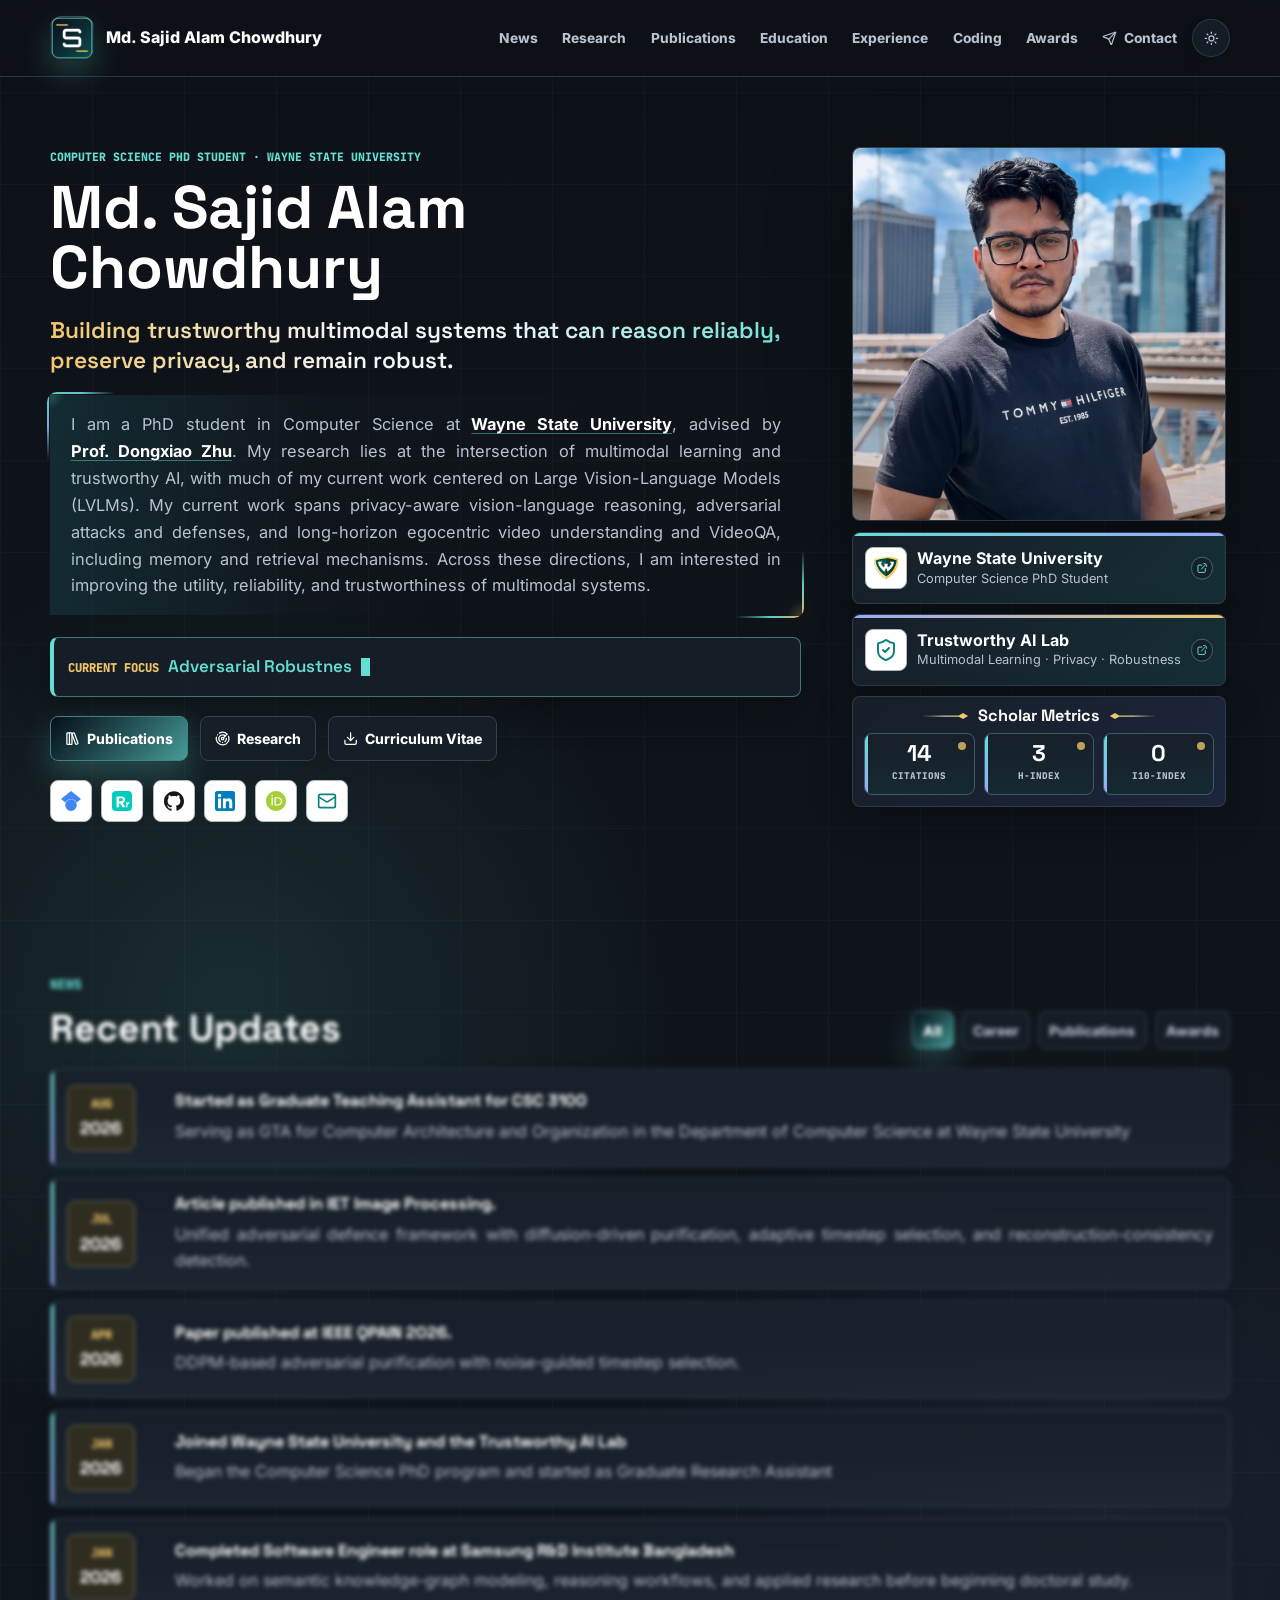
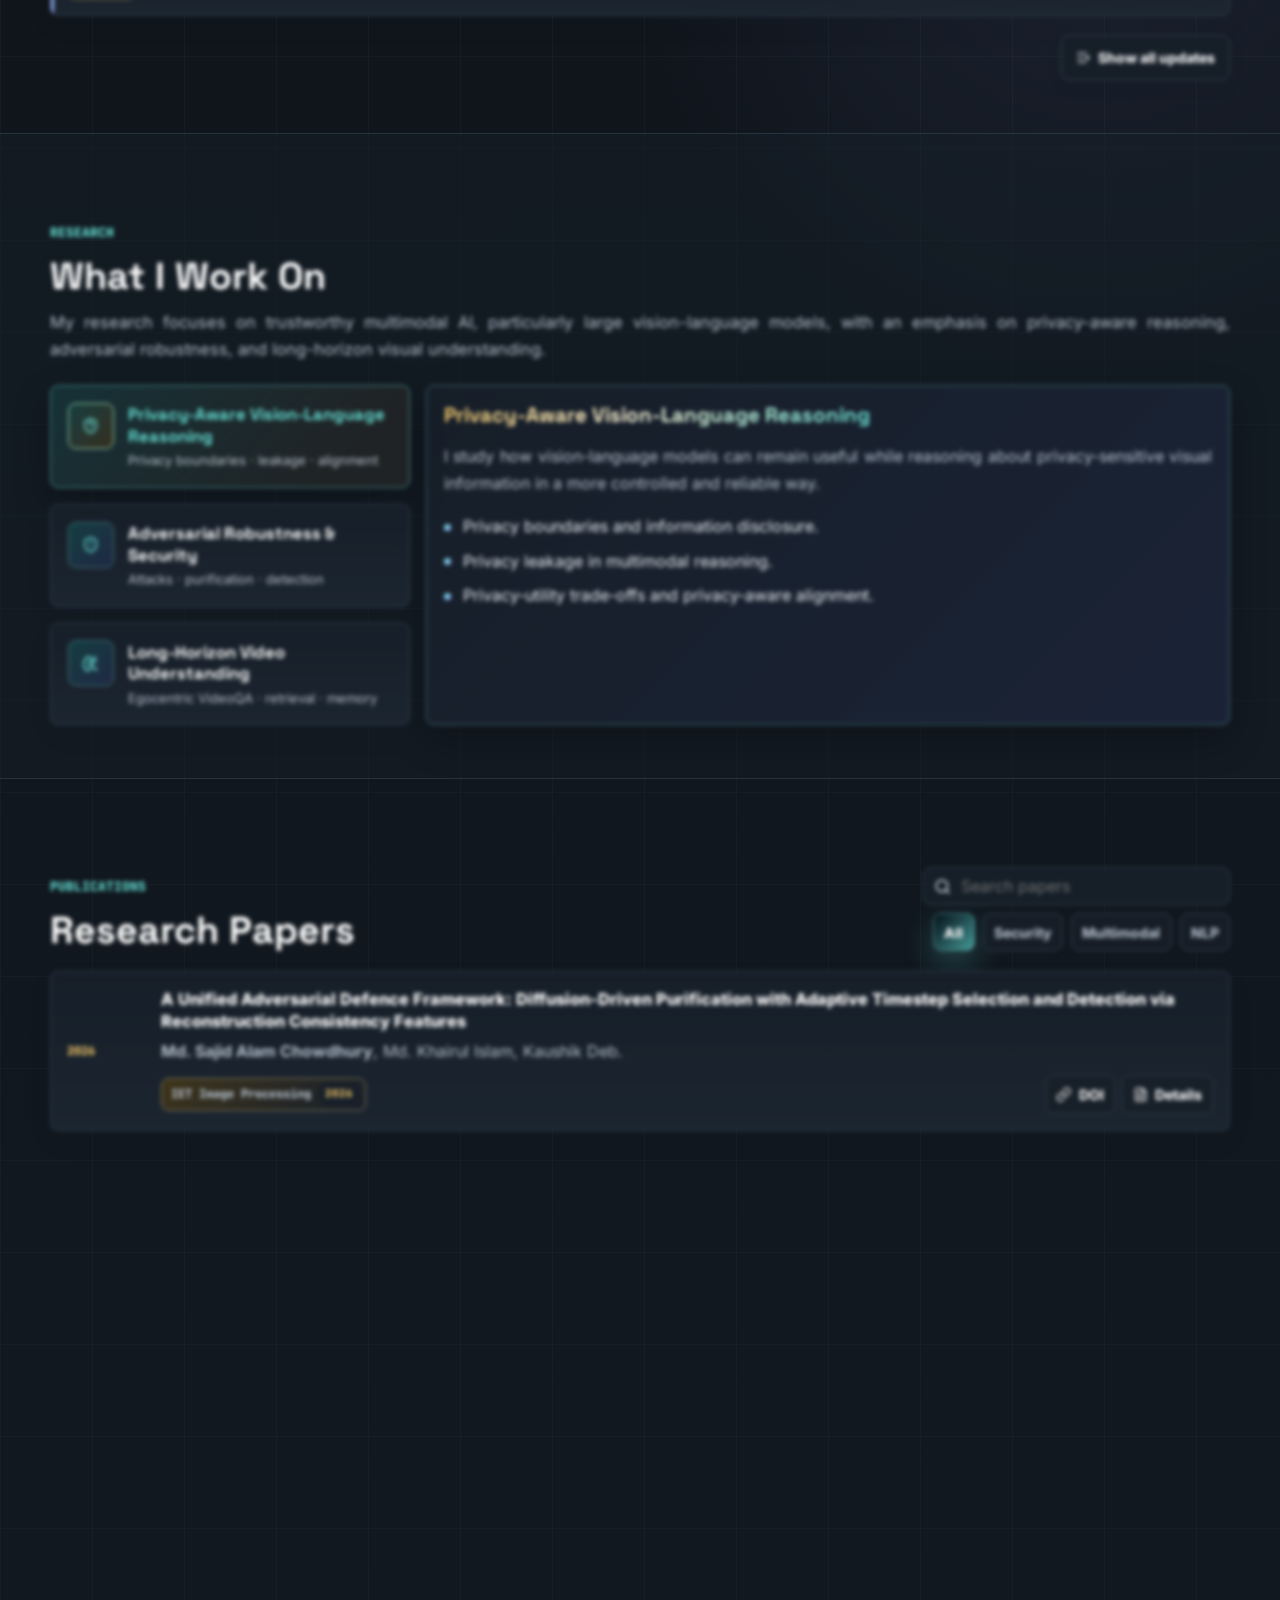
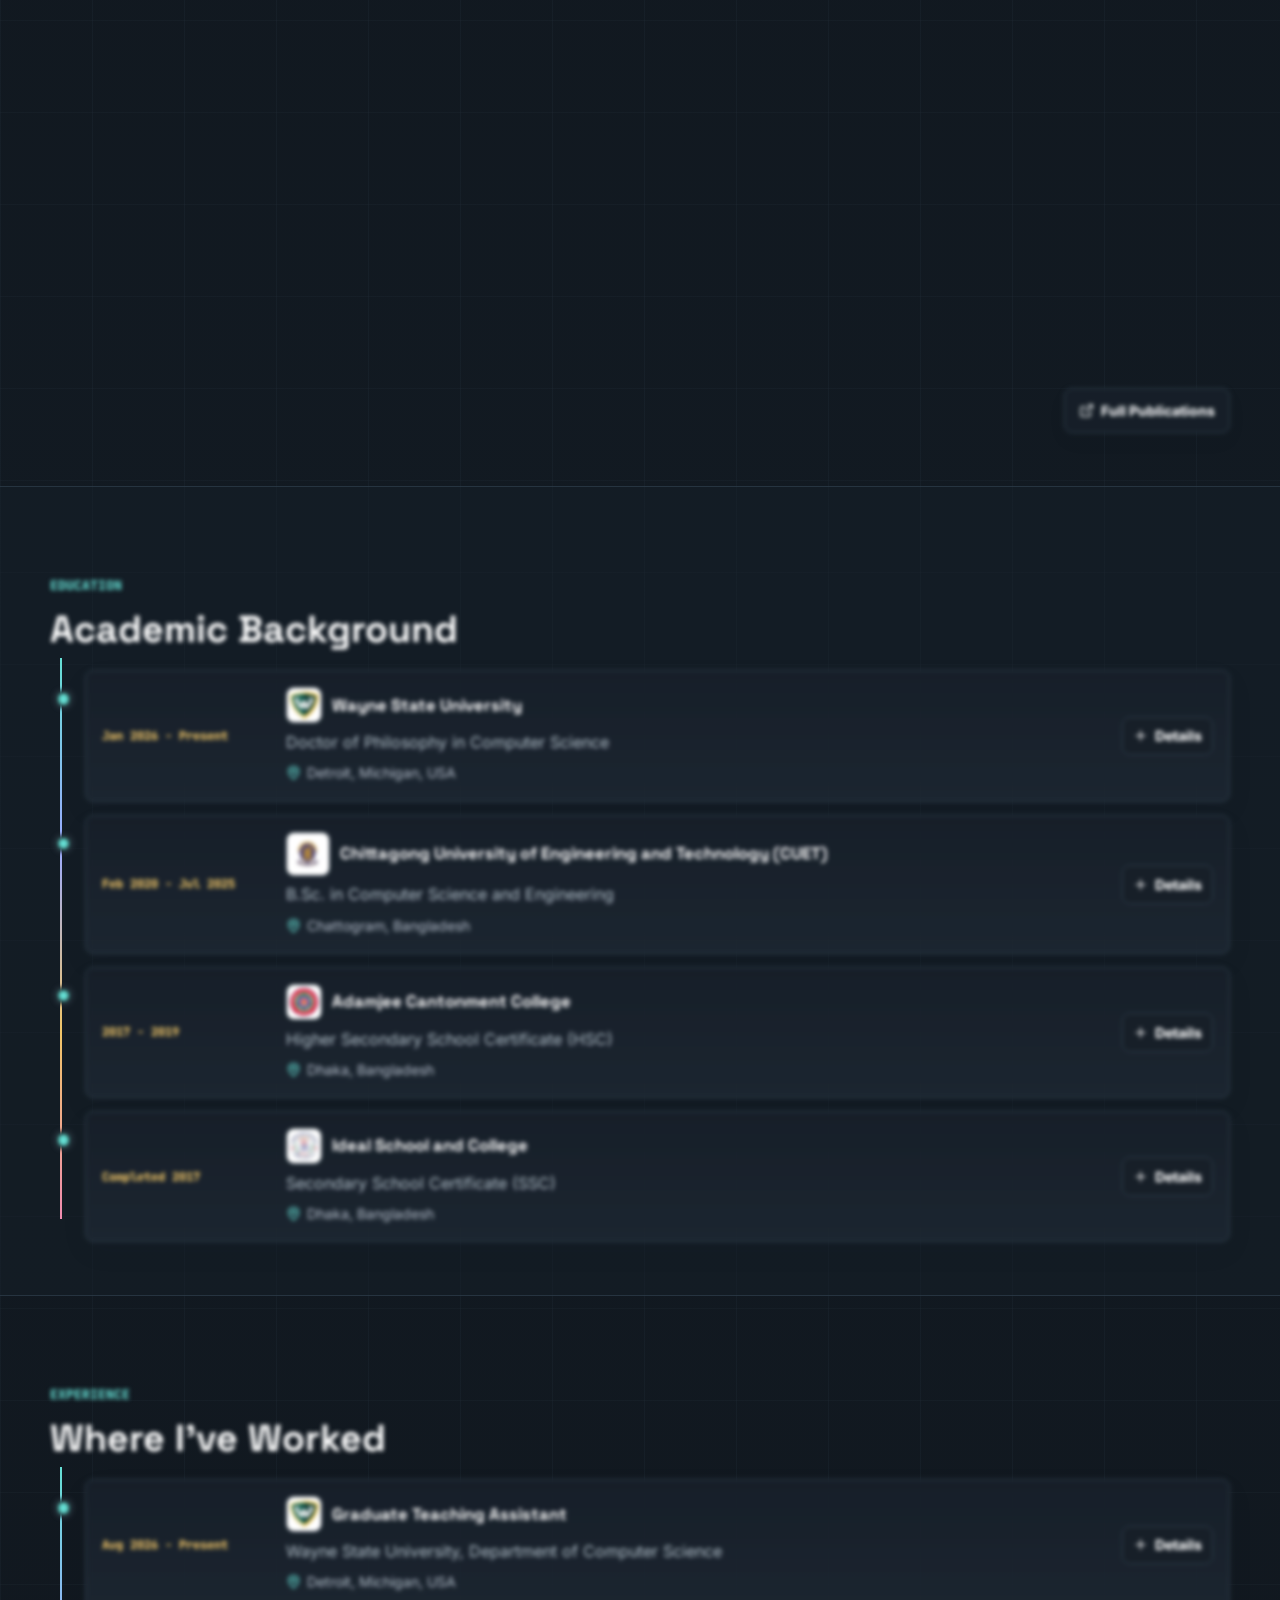
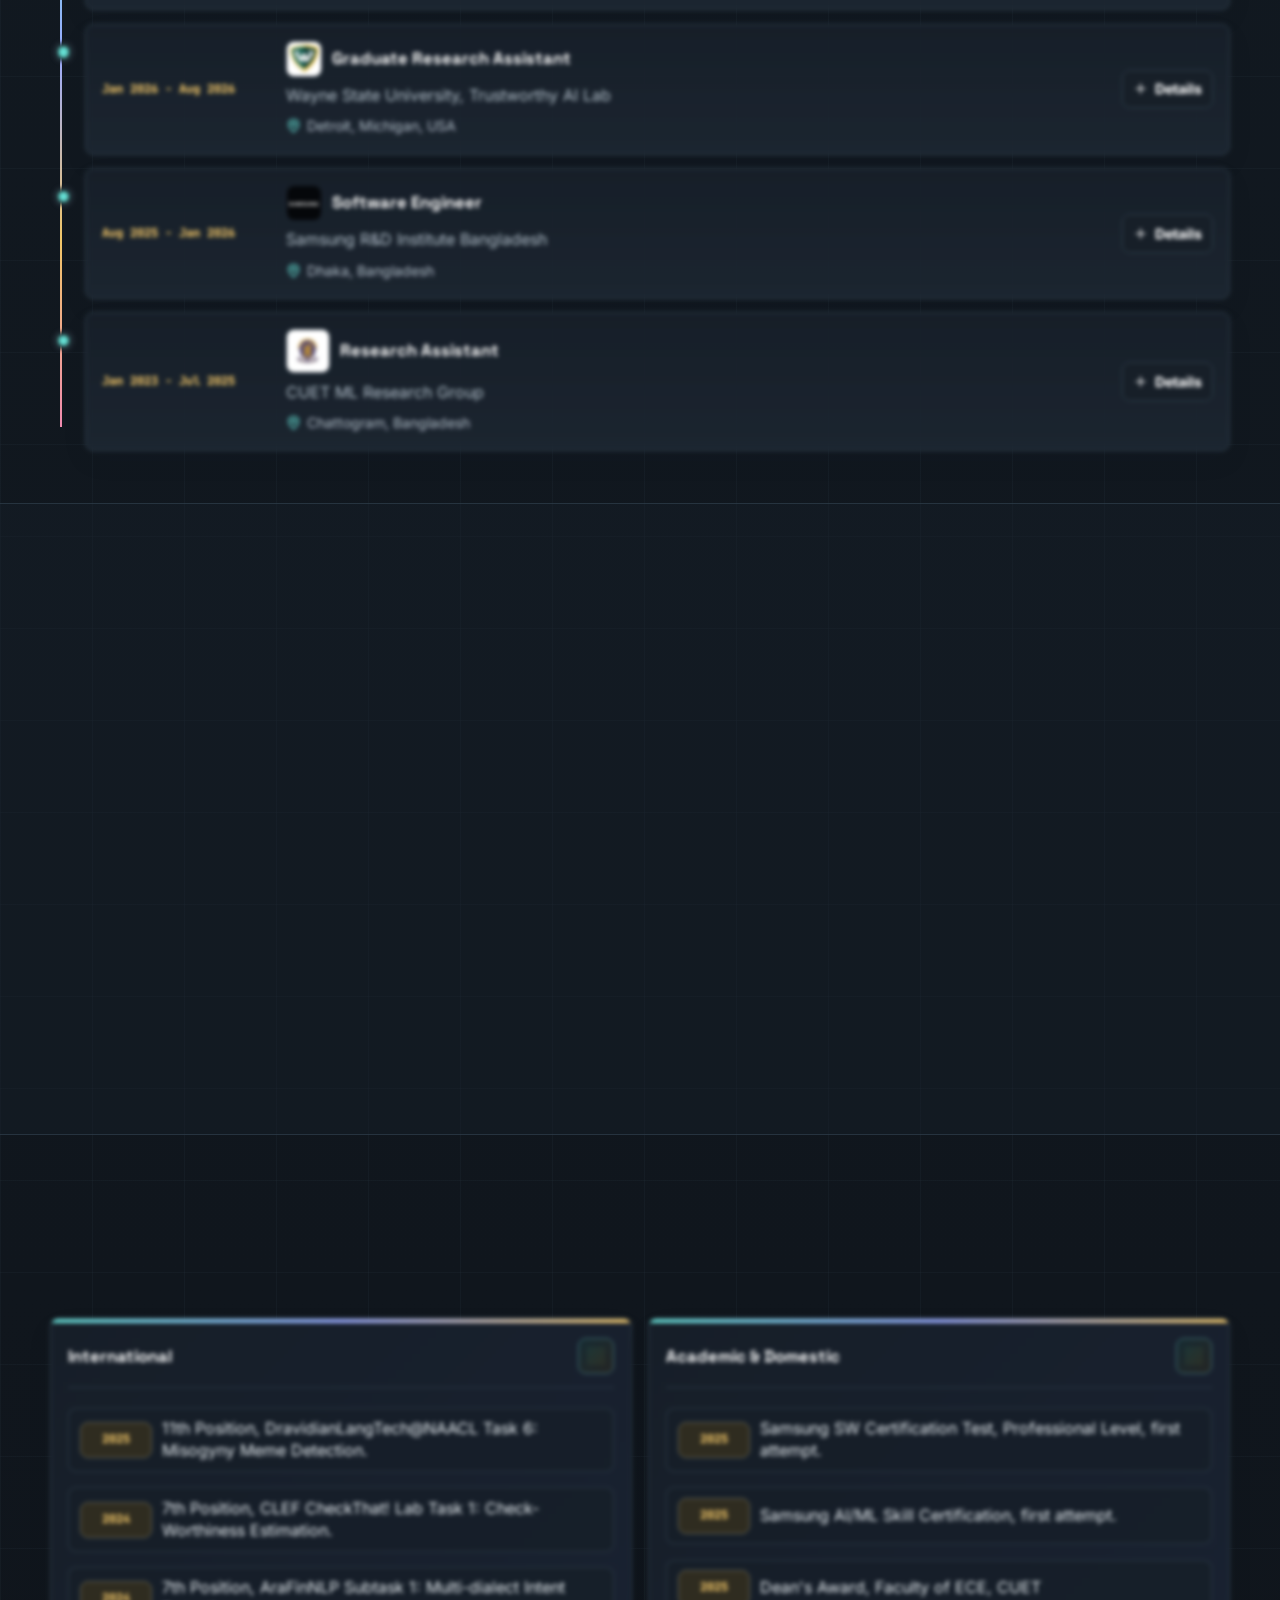
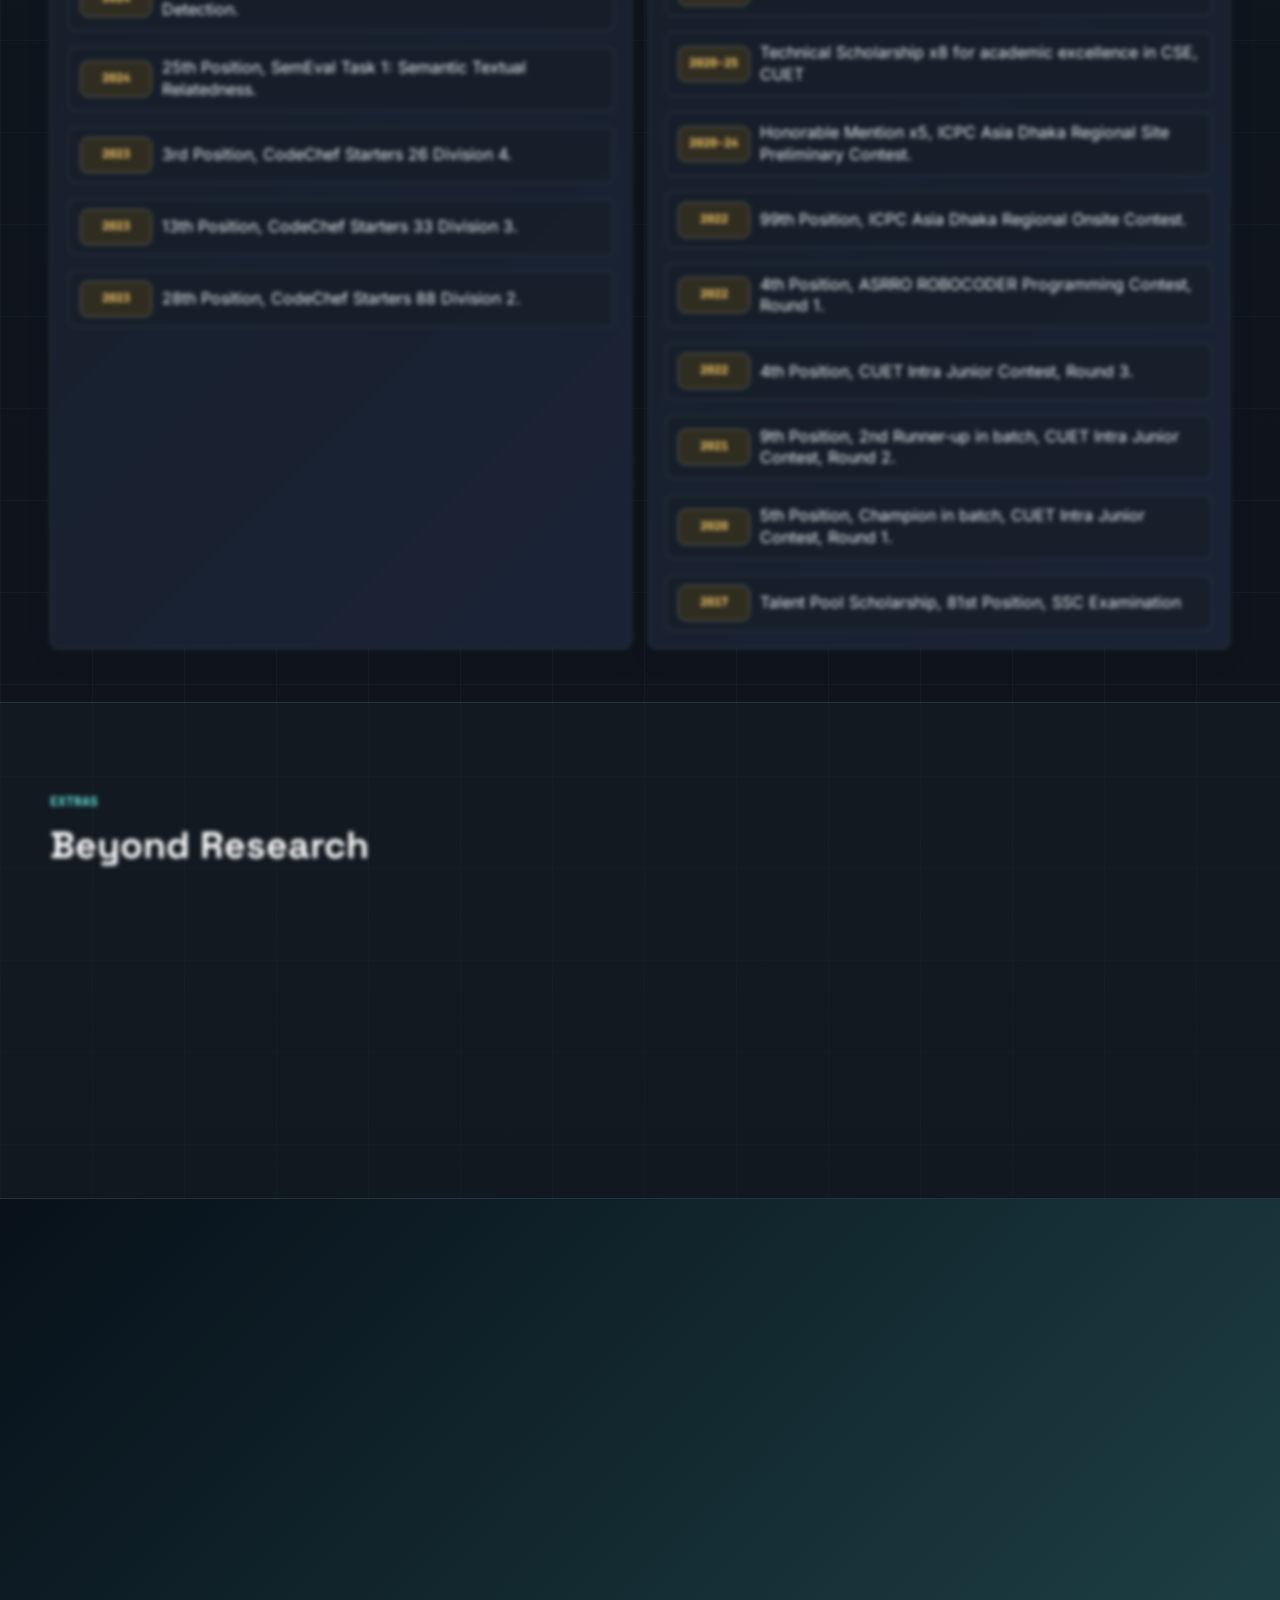
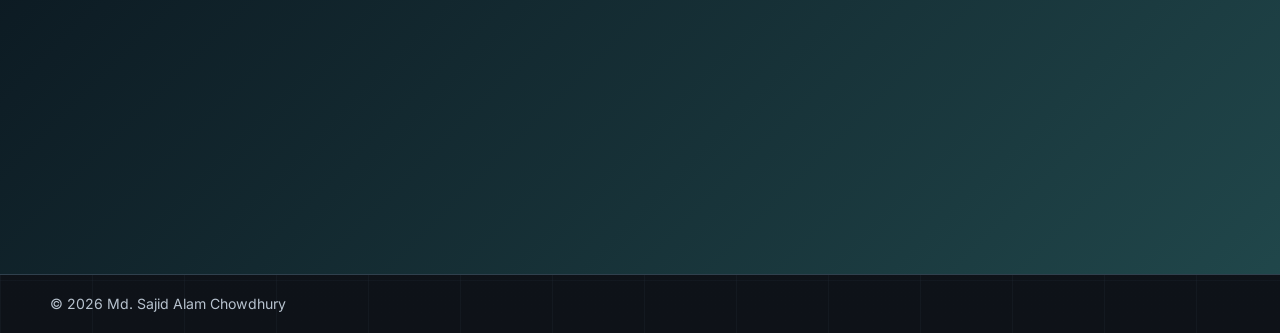
==== index.html @ b627d575 "Revert "Smooth typography across responsive widths" This reverts commit 6a3a3a2cae180ee21452a5c44faa" ====
<!doctype html>
<html lang="en">
<head>
  <meta charset="utf-8">
  <meta name="viewport" content="width=device-width, initial-scale=1">
  <script>(() => { const entry = performance.getEntriesByType?.("navigation")[0]; const reload = entry ? entry.type === "reload" : performance.navigation?.type === 1; if (reload) { if ("scrollRestoration" in history) history.scrollRestoration = "manual"; if (location.hash) history.replaceState(null, "", location.pathname + location.search); const reset = () => window.scrollTo(0, 0); reset(); document.addEventListener("DOMContentLoaded", reset, { once: true }); window.addEventListener("pageshow", () => requestAnimationFrame(reset), { once: true }); } })(); document.documentElement.dataset.theme = localStorage.getItem("sajid-site-theme-v2") || "dark";</script>
  <link rel="preload" href="/assets/fonts/inter-latin.woff2" as="font" type="font/woff2" crossorigin>
  <link rel="preload" href="/assets/fonts/space-grotesk-latin.woff2" as="font" type="font/woff2" crossorigin>
  <link rel="preload" href="/assets/fonts/jetbrains-mono-latin.woff2" as="font" type="font/woff2" crossorigin>
  <link rel="preload" as="image" href="assets/img/mypic_cropped.jpg" fetchpriority="high">
  <link rel="icon" href="/favicon.ico?v=20260928-current2" sizes="16x16 32x32 64x64">
  <link rel="shortcut icon" href="/favicon.ico?v=20260928-current2">
  <link rel="icon" type="image/svg+xml" href="/assets/favicon.svg?v=20260928-current2" sizes="any">
  <link rel="icon" type="image/png" sizes="32x32" href="/assets/favicon-32.png?v=20260928-current2">
  <link rel="icon" type="image/png" sizes="16x16" href="/assets/favicon-16.png?v=20260928-current2">
  <link rel="icon" type="image/png" sizes="192x192" href="/favicon.png?v=20260928-current2">
  <link rel="apple-touch-icon" sizes="180x180" href="/assets/apple-touch-icon.png?v=20260928-current2">
  <title>Md. Sajid Alam Chowdhury | PhD Researcher | Wayne State University</title>
  <meta name="description" content="Md. Sajid Alam Chowdhury is a PhD researcher and Computer Science doctoral student at Wayne State University working on trustworthy multimodal AI, privacy-aware reasoning, and adversarial robustness.">
  <link rel="canonical" href="https://sajid-alam-chowdhury.github.io/">
  <meta property="og:type" content="website">
  <meta property="og:url" content="https://sajid-alam-chowdhury.github.io/">
  <meta property="og:title" content="Md. Sajid Alam Chowdhury | PhD Researcher | Wayne State University">
  <meta property="og:description" content="PhD researcher and Computer Science doctoral student at Wayne State University working on trustworthy multimodal AI.">
  <meta property="og:image" content="https://sajid-alam-chowdhury.github.io/assets/img/mypic_cropped.jpg">
  <meta name="twitter:card" content="summary">
  <meta name="twitter:title" content="Md. Sajid Alam Chowdhury | PhD Researcher | Wayne State University">
  <meta name="twitter:description" content="PhD researcher and Computer Science doctoral student at Wayne State University working on trustworthy multimodal AI.">
  <script type="application/ld+json">
    {
      "@context": "https://schema.org",
      "@graph": [
        {
          "@type": "WebSite",
          "@id": "https://sajid-alam-chowdhury.github.io/#website",
          "url": "https://sajid-alam-chowdhury.github.io/",
          "name": "Md. Sajid Alam Chowdhury",
          "alternateName": "Sajid Alam Chowdhury"
        },
        {
          "@type": "Person",
          "@id": "https://sajid-alam-chowdhury.github.io/#person",
          "name": "Md. Sajid Alam Chowdhury",
          "url": "https://sajid-alam-chowdhury.github.io/",
          "image": "https://sajid-alam-chowdhury.github.io/assets/img/mypic_cropped.jpg",
          "jobTitle": "PhD Researcher",
          "affiliation": {
            "@type": "CollegeOrUniversity",
            "name": "Wayne State University"
          },
          "sameAs": [
            "https://scholar.google.com/citations?hl=en&user=HwhiMM8AAAAJ",
            "https://www.researchgate.net/profile/Md-Sajid-Alam-Chowdhury",
            "https://github.com/sajid-alam-chowdhury",
            "https://www.linkedin.com/in/md-sajid-alam-chowdhury/",
            "https://orcid.org/0009-0003-1631-5859"
          ]
        }
      ]
    }
  </script>
  <link rel="stylesheet" href="assets/site.css?v=20260928-responsive-final18">
  <script src="assets/lucide.min.js?v=20260913-polish70" defer></script>
  <script src="assets/site.js?v=20260928-tagline3" defer></script>
</head>
<body>
  <div class="scroll-progress" aria-hidden="true"></div>
  <a class="skip-link" href="#main">Skip to content</a>

  <header class="site-header">
    <div class="site-shell nav">
      <a class="brand" href="#top" aria-label="Home">
        <span class="brand-logo" aria-hidden="true"></span>
        <span class="brand-name">Md. Sajid Alam Chowdhury</span>
      </a>
      <button class="icon-button menu-toggle" type="button" aria-label="Open navigation" aria-expanded="false" data-menu-toggle>
        <i data-lucide="menu"></i>
      </button>
      <nav class="nav-links" aria-label="Primary navigation" data-nav-links>
        <a href="#news">News</a>
        <a href="#research">Research</a>
        <a href="#publications">Publications</a>
        <a href="#education">Education</a>
        <a href="#experience">Experience</a>
        <a href="#coding">Coding</a>
        <a href="#achievements">Awards</a>
        <a class="nav-cta" href="#contact"><i data-lucide="send"></i> Contact</a>
        <button class="icon-button" type="button" aria-label="Toggle color theme" data-theme-toggle>
          <i data-lucide="sun"></i>
        </button>
      </nav>
    </div>
  </header>

  <main id="main">
    <section class="hero" id="top">
      <div class="site-shell hero-grid">
        <div class="hero-copy">
          <p class="eyebrow">Computer Science PhD Student &middot; Wayne State University</p>
          <h1>Md. Sajid Alam Chowdhury</h1>
          <p class="hero-line"><span>Building trustworthy multimodal systems that can</span> <span>reason reliably, preserve privacy, and remain robust.</span></p>
          <p class="hero-bio">
            I am a PhD student in Computer Science at <a href="https://engineering.wayne.edu/" target="_blank" rel="noreferrer">Wayne State University</a>, advised by <a class="keep-together" href="https://dongxiaozhu.github.io/" target="_blank" rel="noreferrer">Prof. Dongxiao Zhu</a>. My research lies at the intersection of multimodal learning and trustworthy AI, with much of my current work centered on Large Vision-Language Models (LVLMs). My current work spans privacy-aware vision-language reasoning, adversarial attacks and defenses, and long-horizon egocentric video understanding and VideoQA, including memory and retrieval mechanisms. Across these directions, I am interested in improving the utility, reliability, and trustworthiness of multimodal systems.
          </p>

          <div class="focus-console" aria-label="Current research focus">
            <span>Current focus</span>
            <strong data-typewriter data-phrases="Privacy-Aware Reasoning|Adversarial Robustness &amp; Security|Long-Horizon Egocentric Video Understanding">Privacy-Aware Reasoning</strong>
            <span class="cursor" aria-hidden="true"></span>
          </div>

          <div class="hero-actions">
            <a class="button primary" href="#publications"><i data-lucide="library-big"></i> Publications</a>
            <a class="button" href="#research"><i data-lucide="radar"></i> Research</a>
            <a class="button" href="assets/Md-Sajid-Alam-Chowdhury-CV.pdf" target="_blank" rel="noreferrer"><i data-lucide="download"></i> Curriculum Vitae</a>
          </div>

          <div class="social-dock" aria-label="Profile links">
            <a href="https://scholar.google.com/citations?hl=en&amp;user=HwhiMM8AAAAJ" target="_blank" rel="noreferrer" aria-label="Google Scholar"><img src="assets/logos/google-scholar.svg" alt=""></a>
            <a href="https://www.researchgate.net/profile/Md-Sajid-Alam-Chowdhury" target="_blank" rel="noreferrer" aria-label="ResearchGate"><img src="assets/logos/researchgate.svg" alt=""></a>
            <a href="https://github.com/sajid-alam-chowdhury" target="_blank" rel="noreferrer" aria-label="GitHub"><img src="assets/logos/github.svg" alt=""></a>
            <a href="https://www.linkedin.com/in/md-sajid-alam-chowdhury/" target="_blank" rel="noreferrer" aria-label="LinkedIn"><img src="assets/logos/linkedin.svg" alt=""></a>
            <a href="https://orcid.org/0009-0003-1631-5859" target="_blank" rel="noreferrer" aria-label="ORCID"><img src="assets/logos/orcid.svg" alt=""></a>
            <a href="mailto:sajidalam@wayne.edu" aria-label="Email"><i data-lucide="mail"></i></a>
          </div>
        </div>

        <aside class="hero-visual" aria-label="Profile image and research profile">
          <figure class="portrait-panel">
            <img src="assets/img/mypic_cropped.jpg" width="960" height="911" fetchpriority="high" alt="Portrait of Md. Sajid Alam Chowdhury">
          </figure>
          <div class="affiliation-grid">
            <a class="affiliation-card" href="https://engineering.wayne.edu/" target="_blank" rel="noreferrer">
              <span class="affiliation-icon"><img src="assets/logos/wayne-favicon.ico" alt=""></span>
              <span><strong>Wayne State University</strong><small>Computer Science PhD Student</small></span>
              <i data-lucide="external-link"></i>
            </a>
            <a class="affiliation-card lab" href="https://sites.google.com/view/mlpa/mainpage?authuser=0" target="_blank" rel="noreferrer">
              <span class="affiliation-icon"><i data-lucide="shield-check"></i></span>
              <span><strong>Trustworthy AI Lab</strong><small>Multimodal Learning &middot; Privacy &middot; Robustness</small></span>
              <i data-lucide="external-link"></i>
            </a>
          </div>
          <a class="scholar-card" href="https://scholar.google.com/citations?hl=en&amp;user=HwhiMM8AAAAJ" target="_blank" rel="noreferrer">
            <span class="scholar-label"><strong>Scholar Metrics</strong></span>
            <span class="scholar-stat-grid">
              <span class="scholar-stat"><strong>14</strong><small>Citations</small></span>
              <span class="scholar-stat"><strong>3</strong><small>h-index</small></span>
              <span class="scholar-stat"><strong>0</strong><small>i10-index</small></span>
            </span>
          </a>
        </aside>
      </div>
    </section>

    <section class="section" id="news">
      <div class="site-shell">
        <div class="section-head reveal">
          <div>
            <p class="section-kicker">News</p>
            <h2>Recent Updates</h2>
          </div>
          <div class="filter-group" aria-label="Recent update filters">
            <button class="filter-button active" type="button" data-news-filter="all">All</button>
            <button class="filter-button" type="button" data-news-filter="career">Career</button>
            <button class="filter-button" type="button" data-news-filter="publication">Publications</button>
            <button class="filter-button" type="button" data-news-filter="award">Awards</button>
          </div>
        </div>

        <ol class="news-timeline">
          <li class="news-entry reveal" data-news-kind="career teaching"><time datetime="2026-08"><span>Aug</span><strong>2026</strong></time><div><p class="news-kind">Teaching</p><h3>Started as Graduate Teaching Assistant for CSC 3100</h3><p>Serving as GTA for Computer Architecture and Organization in the Department of Computer Science at Wayne State University</p></div></li>
          <li class="news-entry reveal" data-news-kind="publication"><time datetime="2026-07"><span>Jul</span><strong>2026</strong></time><div><p class="news-kind">Publication</p><h3>Article published in IET Image Processing.</h3><p>Unified adversarial defence framework with diffusion-driven purification, adaptive timestep selection, and reconstruction-consistency detection.</p></div></li>
          <li class="news-entry reveal" data-news-kind="publication"><time datetime="2026-04"><span>Apr</span><strong>2026</strong></time><div><p class="news-kind">Publication</p><h3>Paper published at IEEE QPAIN 2026.</h3><p>DDPM-based adversarial purification with noise-guided timestep selection.</p></div></li>
          <li class="news-entry reveal" data-news-kind="career"><time datetime="2026-01"><span>Jan</span><strong>2026</strong></time><div><p class="news-kind">Doctoral Study</p><h3>Joined Wayne State University and the Trustworthy AI Lab</h3><p>Began the Computer Science PhD program and started as Graduate Research Assistant</p></div></li>
          <li class="news-entry reveal" data-news-kind="career"><time datetime="2026-01"><span>Jan</span><strong>2026</strong></time><div><p class="news-kind">Industry</p><h3>Completed Software Engineer role at Samsung R&amp;D Institute Bangladesh</h3><p>Worked on semantic knowledge-graph modeling, reasoning workflows, and applied research before beginning doctoral study.</p></div></li>
        </ol>

        <div class="button-row reveal">
          <a class="button" href="updates.html"><i data-lucide="list-plus"></i> Show all updates</a>
        </div>
      </div>
    </section>

    <section class="section alt" id="research">
      <div class="site-shell">
        <div class="section-head research-head reveal">
          <div><p class="section-kicker">Research</p><h2>What I Work On</h2></div>
          <p>My research focuses on trustworthy multimodal AI, particularly large vision-language models, with an emphasis on privacy-aware reasoning, adversarial robustness, and long-horizon visual understanding.</p>
        </div>

        <div class="research-switcher reveal">
          <div class="research-grid" role="tablist" aria-label="Research directions">
          <article class="research-card active" role="tab" tabindex="0" aria-selected="true" data-research-card="privacy">
            <div class="research-icon"><i data-lucide="shield-question"></i></div>
            <h3>Privacy-Aware Vision-Language Reasoning</h3>
            <small>Privacy boundaries · leakage · alignment</small>
          </article>
          <article class="research-card" role="tab" tabindex="0" aria-selected="false" data-research-card="security">
            <div class="research-icon"><i data-lucide="shield-alert"></i></div>
            <h3>Adversarial Robustness &amp; Security</h3>
            <small>Attacks · purification · detection</small>
          </article>
          <article class="research-card" role="tab" tabindex="0" aria-selected="false" data-research-card="video">
            <div class="research-icon"><i data-lucide="brain-circuit"></i></div>
            <h3>Long-Horizon Video Understanding</h3>
            <small>Egocentric VideoQA · retrieval · memory</small>
          </article>
          </div>

          <div class="research-detail-panel">
            <article class="research-detail active" data-research-detail="privacy">
              <div><h3>Privacy-Aware Vision-Language Reasoning</h3></div>
              <p>I study how vision-language models can remain useful while reasoning about privacy-sensitive visual information in a more controlled and reliable way.</p>
              <ul class="check-list"><li>Privacy boundaries and information disclosure.</li><li>Privacy leakage in multimodal reasoning.</li><li>Privacy-utility trade-offs and privacy-aware alignment.</li></ul>
            </article>
            <article class="research-detail" data-research-detail="security">
              <div><h3>Adversarial Robustness &amp; Security</h3></div>
              <p>I study both adversarial attacks and defenses for vision and vision-language models, with a focus on understanding model vulnerabilities and improving robustness.</p>
              <ul class="check-list"><li>Transferable attacks across models and vision encoders.</li><li>Adversarial purification and detection.</li><li>Robustness and generalization under adversarial perturbations.</li></ul>
            </article>
            <article class="research-detail" data-research-detail="video">
              <div><h3>Long-Horizon Video Understanding</h3></div>
              <p>I study how multimodal systems can understand and reason over extended egocentric video histories while maintaining useful and privacy-aware behavior.</p>
              <ul class="check-list"><li>Long-horizon and egocentric VideoQA.</li><li>Retrieval and reasoning over extended visual context.</li><li>Utility and privacy in long-form visual understanding.</li></ul>
            </article>
          </div>
        </div>
      </div>
    </section>

    <section class="section" id="publications">
      <div class="site-shell">
        <div class="section-head reveal">
          <div><p class="section-kicker">Publications</p><h2>Research Papers</h2></div>
          <div class="pub-controls">
            <label class="search-box"><i data-lucide="search"></i><input data-pub-search type="search" placeholder="Search papers"></label>
            <div class="filter-group" aria-label="Publication filters"><button class="filter-button active" type="button" data-filter="all">All</button><button class="filter-button" type="button" data-filter="security">Security</button><button class="filter-button" type="button" data-filter="multimodal">Multimodal</button><button class="filter-button" type="button" data-filter="nlp">NLP</button></div>
          </div>
        </div>

        <div class="publication-stack">
          <article class="pub-card reveal" data-pub-type="security"><time>2026</time><div><a class="paper-title" href="publications/unified-adversarial-defence-2026.html">A Unified Adversarial Defence Framework: Diffusion-Driven Purification with Adaptive Timestep Selection and Detection via Reconstruction Consistency Features</a><p><strong>Md. Sajid Alam Chowdhury</strong>, Md. Khairul Islam, Kaushik Deb.</p><div class="paper-venue-row"><p class="paper-venue"><span>IET Image Processing</span><time>2026</time></p><div class="paper-links"><a class="mini-link" href="https://doi.org/10.1049/ipr2.70432" target="_blank" rel="noreferrer"><i data-lucide="link"></i> DOI</a><a class="mini-link" href="publications/unified-adversarial-defence-2026.html"><i data-lucide="file-text"></i> Details</a></div></div></div></article>
          <article class="pub-card reveal" data-pub-type="security"><time>2026</time><div><a class="paper-title" href="publications/ddpm-adversarial-purification-2026.html">Towards Developing a DDPM-Based Adversarial Purification Method with Noise-Guided Timestep Selection</a><p><strong>Md. Sajid Alam Chowdhury</strong>, Md. Khairul Islam, Kaushik Deb.</p><div class="paper-venue-row"><p class="paper-venue"><span>IEEE QPAIN</span><time>2026</time></p><div class="paper-links"><a class="mini-link" href="https://doi.org/10.1109/QPAIN69676.2026.11545720" target="_blank" rel="noreferrer"><i data-lucide="link"></i> DOI</a><a class="mini-link" href="publications/ddpm-adversarial-purification-2026.html"><i data-lucide="file-text"></i> Details</a></div></div></div></article>
          <article class="pub-card reveal" data-pub-type="multimodal nlp"><time>2025</time><div><a class="paper-title" href="publications/dravidianlangtech-2025.html">Fired_from_NLP@DravidianLangTech 2025: A Multimodal Approach for Detecting Misogynistic Content in Tamil and Malayalam Memes</a><p><strong>Md. Sajid Alam Chowdhury</strong>, Mostak Mahmud Chowdhury, Anik Mahmud Shanto, Jidan Al Abrar, Hasan Murad.</p><div class="paper-venue-row"><p class="paper-venue"><span>DravidianLangTech 2025 · NAACL Workshop</span></p><div class="paper-links"><a class="mini-link" href="https://doi.org/10.18653/v1/2025.dravidianlangtech-1.81" target="_blank" rel="noreferrer"><i data-lucide="link"></i> DOI</a><a class="mini-link" href="publications/dravidianlangtech-2025.html"><i data-lucide="file-text"></i> Details</a></div></div></div></article>
          <article class="pub-card reveal" data-pub-type="nlp"><time>2024</time><div><a class="paper-title" href="publications/arafinnlp-2024.html">Fired_from_NLP at AraFinNLP 2024: Dual-Phase-BERT - A Fine-Tuned Transformer-Based Model for Multi-Dialect Intent Detection in the Financial Domain for the Arabic Language</a><p><strong>Md. Sajid Alam Chowdhury</strong>, Mostak Mahmud Chowdhury, Anik Mahmud Shanto, Hasan Murad, Udoy Das.</p><div class="paper-venue-row"><p class="paper-venue"><span>ArabicNLP 2024 · Co-located with ACL</span></p><div class="paper-links"><a class="mini-link" href="https://doi.org/10.18653/v1/2024.arabicnlp-1.36" target="_blank" rel="noreferrer"><i data-lucide="link"></i> DOI</a><a class="mini-link" href="publications/arafinnlp-2024.html"><i data-lucide="file-text"></i> Details</a></div></div></div></article>
          <article class="pub-card reveal" data-pub-type="nlp"><time>2024</time><div><a class="paper-title" href="publications/checkthat-2024.html">Fired_from_NLP at CheckThat! 2024: Estimating the Check-Worthiness of Tweets Using a Fine-tuned Transformer-based Approach</a><p><strong>Md. Sajid Alam Chowdhury</strong>, Anik Mahmud Shanto, Mostak Mahmud Chowdhury, Hasan Murad, Udoy Das.</p><div class="paper-venue-row"><p class="paper-venue"><span>CheckThat! 2024 · CLEF Lab</span></p><div class="paper-links"><span class="mini-link disabled" aria-disabled="true"><i data-lucide="link"></i> DOI unavailable</span><a class="mini-link" href="publications/checkthat-2024.html"><i data-lucide="file-text"></i> Details</a></div></div></div></article>
          <article class="pub-card reveal" data-pub-type="nlp"><time>2024</time><div><a class="paper-title" href="publications/semeval-2024.html">Fired_from_NLP at SemEval-2024 Task 1: Towards Developing Semantic Textual Relatedness Predictor - A Transformer-based Approach</a><p>Anik Mahmud Shanto, <strong>Md. Sajid Alam Chowdhury</strong>, Mostak Mahmud Chowdhury, Udoy Das, Hasan Murad.</p><div class="paper-venue-row"><p class="paper-venue"><span>SemEval 2024 · NAACL Workshop</span></p><div class="paper-links"><a class="mini-link" href="https://doi.org/10.18653/v1/2024.semeval-1.123" target="_blank" rel="noreferrer"><i data-lucide="link"></i> DOI</a><a class="mini-link" href="publications/semeval-2024.html"><i data-lucide="file-text"></i> Details</a></div></div></div></article>
        </div>
        <div class="button-row reveal"><a class="button" href="publications.html"><i data-lucide="external-link"></i> Full Publications</a></div>
      </div>
    </section>

    <section class="section alt" id="education">
      <div class="site-shell">
        <div class="section-head reveal"><div><p class="section-kicker">Education</p><h2>Academic Background</h2></div></div>
        <div class="timeline">
          <article class="timeline-item reveal"><time>Jan 2026 - Present</time><div><h3 class="title-with-logo"><img class="logo" src="assets/logos/wayne-favicon.ico" alt=""> Wayne State University</h3><p>Doctor of Philosophy in Computer Science</p><p class="timeline-location"><i data-lucide="map-pin"></i> Detroit, Michigan, USA</p></div><button class="mini-link" type="button" aria-expanded="false" data-expand><i data-lucide="plus"></i> Details</button><div class="timeline-detail"><ul><li>Advisor: Prof. Dongxiao Zhu</li><li>Member of the Trustworthy AI Lab</li></ul></div></article>
          <article class="timeline-item reveal"><time>Feb 2020 - Jul 2025</time><div><h3 class="title-with-logo"><img class="logo logo-cuet" src="assets/logos/cuet-logo.png" alt=""> Chittagong University of Engineering and Technology (CUET)</h3><p>B.Sc. in Computer Science and Engineering</p><p class="timeline-location"><i data-lucide="map-pin"></i> Chattogram, Bangladesh</p></div><button class="mini-link" type="button" aria-expanded="false" data-expand><i data-lucide="plus"></i> Details</button><div class="timeline-detail"><ul><li>CGPA: 3.92 / 4.00.</li><li>Merit Position: 4th out of 127 students, Top 3%.</li><li>Dean's Award, Faculty of Electrical and Computer Engineering.</li><li>Advisor: Dr. Kaushik Deb</li></ul></div></article>
          <article class="timeline-item reveal"><time>2017 - 2019</time><div><h3 class="title-with-logo"><img class="logo" src="assets/logos/adamjee-logo.svg" alt=""> Adamjee Cantonment College</h3><p>Higher Secondary School Certificate (HSC)</p><p class="timeline-location"><i data-lucide="map-pin"></i> Dhaka, Bangladesh</p></div><button class="mini-link" type="button" aria-expanded="false" data-expand><i data-lucide="plus"></i> Details</button><div class="timeline-detail"><ul><li>GPA: 5.00 / 5.00.</li><li>Served as a Prefect from 2017 to 2019.</li></ul></div></article>
          <article class="timeline-item reveal"><time>Completed 2017</time><div><h3 class="title-with-logo"><img class="logo" src="assets/logos/ideal-logo.jpg" alt=""> Ideal School and College</h3><p>Secondary School Certificate (SSC)</p><p class="timeline-location"><i data-lucide="map-pin"></i> Dhaka, Bangladesh</p></div><button class="mini-link" type="button" aria-expanded="false" data-expand><i data-lucide="plus"></i> Details</button><div class="timeline-detail"><ul><li>GPA: 5.00 / 5.00.</li><li>Talent Pool Scholarship, 81st position in the SSC examination.</li></ul></div></article>
        </div>
      </div>
    </section>

    <section class="section" id="experience">
      <div class="site-shell">
        <div class="section-head reveal"><div><p class="section-kicker">Experience</p><h2>Where I've Worked</h2></div></div>
        <div class="timeline">
          <article class="timeline-item reveal"><time>Aug 2026 - Present</time><div><h3 class="title-with-logo"><img class="logo" src="assets/logos/wayne-favicon.ico" alt=""> Graduate Teaching Assistant</h3><p>Wayne State University, Department of Computer Science</p><p class="timeline-location"><i data-lucide="map-pin"></i> Detroit, Michigan, USA</p></div><button class="mini-link" type="button" aria-expanded="false" data-expand><i data-lucide="plus"></i> Details</button><div class="timeline-detail"><ul><li>Graduate Teaching Assistant for Computer Architecture and Organization (CSC 3100)</li><li>Supporting instruction, course logistics, student questions, and assessment workflows.</li></ul></div></article>
          <article class="timeline-item reveal"><time>Jan 2026 - Aug 2026</time><div><h3 class="title-with-logo"><img class="logo" src="assets/logos/wayne-favicon.ico" alt=""> Graduate Research Assistant</h3><p>Wayne State University, Trustworthy AI Lab</p><p class="timeline-location"><i data-lucide="map-pin"></i> Detroit, Michigan, USA</p></div><button class="mini-link" type="button" aria-expanded="false" data-expand><i data-lucide="plus"></i> Details</button><div class="timeline-detail"><ul><li>Conducted research in trustworthy multimodal AI and large vision-language models.</li><li>Worked under the supervision of Prof. Dongxiao Zhu</li></ul></div></article>
          <article class="timeline-item reveal"><time>Aug 2025 - Jan 2026</time><div><h3 class="title-with-logo"><img class="logo" src="assets/logos/samsung-square.svg" alt=""> Software Engineer</h3><p>Samsung R&amp;D Institute Bangladesh</p><p class="timeline-location"><i data-lucide="map-pin"></i> Dhaka, Bangladesh</p></div><button class="mini-link" type="button" aria-expanded="false" data-expand><i data-lucide="plus"></i> Details</button><div class="timeline-detail"><ul><li>Contributed to Mantix, a Semantic Knowledge Graph Modeling Tool developed in collaboration with Oxford Semantic Technologies.</li><li>Built a real-time persistent graph canvas with drag-and-drop support for ontology modeling.</li><li>Developed a rule-authoring interface for advanced reasoning workflows.</li><li>Introduced KCP Explorer, a query builder for Samsung's Enterprise Knowledge Cognitive Platform (E-KCP).</li><li>Contributed to research on real-time adaptive vision correction for VR/AR headsets.</li></ul></div></article>
          <article class="timeline-item reveal"><time>Jan 2023 - Jul 2025</time><div><h3 class="title-with-logo"><img class="logo logo-cuet" src="assets/logos/cuet-logo.png" alt=""> Research Assistant</h3><p>CUET ML Research Group</p><p class="timeline-location"><i data-lucide="map-pin"></i> Chattogram, Bangladesh</p></div><button class="mini-link" type="button" aria-expanded="false" data-expand><i data-lucide="plus"></i> Details</button><div class="timeline-detail"><ul><li>Conducted research on semantic textual relatedness, multi-dialect Arabic banking intent detection, check-worthiness estimation, multimodal misogynistic meme classification, and offensive language classification.</li><li>Collaborated with faculty and lab members to design, implement, evaluate, and write machine learning and deep learning research submissions.</li></ul></div></article>
        </div>
      </div>
    </section>

    <section class="section alt" id="coding">
      <div class="site-shell">
        <div class="section-head copy-under reveal"><div><p class="section-kicker">Coding</p><h2>Programming Profile</h2></div><p>Solved more than 2000 problems across online judges, with strong competitive programming and software engineering foundations.</p></div>
        <div class="code-grid">
          <a class="code-card reveal" href="https://codeforces.com/profile/Sajid064" target="_blank" rel="noreferrer">
            <span class="code-card-head"><span class="judge-logo"><img src="assets/logos/codeforces.svg" alt="Codeforces logo"></span><i data-lucide="arrow-up-right"></i></span>
            <span class="judge-name">Codeforces</span><strong>1607</strong><small>Expert &middot; 1000+ solves &middot; Sajid064</small>
          </a>
          <a class="code-card reveal" href="https://www.codechef.com/users/sajid_064" target="_blank" rel="noreferrer">
            <span class="code-card-head"><span class="judge-logo"><img src="assets/logos/codechef.svg" alt="CodeChef logo"></span><i data-lucide="arrow-up-right"></i></span>
            <span class="judge-name">CodeChef</span><strong>2039</strong><small>5-Star &middot; 100+ solves &middot; sajid_064</small>
          </a>
          <a class="code-card reveal" href="https://atcoder.jp/users/Sajid064" target="_blank" rel="noreferrer">
            <span class="code-card-head"><span class="judge-logo"><img src="assets/logos/atcoder.ico" alt="AtCoder logo"></span><i data-lucide="arrow-up-right"></i></span>
            <span class="judge-name">AtCoder</span><strong>926</strong><small>6-Kyu &middot; 300+ solves &middot; Sajid064</small>
          </a>
          <a class="code-card reveal" href="https://lightoj.com/user/sajid064" target="_blank" rel="noreferrer">
            <span class="code-card-head"><span class="judge-logo"><img src="assets/logos/lightoj.svg" alt="LightOJ logo"></span><i data-lucide="arrow-up-right"></i></span>
            <span class="judge-name">LightOJ</span><strong>50+</strong><small>Accepted solves &middot; sajid064</small>
          </a>
        </div>
        <div class="skill-matrix">
          <article class="skill-block reveal"><div class="skill-title"><i data-lucide="braces"></i><h3>Programming</h3></div><div class="skill-tags"><span>C</span><span>C++</span><span>Java</span><span>Python</span><span>HTML</span><span>CSS</span><span>SQL</span><span>JavaScript</span><span>Spring Boot</span><span>React</span><span>Node.js</span><span>Next.js</span><span>Zustand</span><span>SPARQL</span><span>Flutter</span></div></article>
          <article class="skill-block reveal"><div class="skill-title"><i data-lucide="cpu"></i><h3>ML &amp; Tools</h3></div><div class="skill-tags"><span>PyTorch</span><span>TensorFlow</span><span>Keras</span><span>scikit-learn</span><span>OpenCV</span><span>Jupyter</span><span>Git</span><span>LaTeX</span><span>VS Code</span><span>RDFox</span></div></article>
        </div>
      </div>
    </section>

    <section class="section" id="achievements">
      <div class="site-shell">
        <div class="section-head reveal"><div><p class="section-kicker">Awards</p><h2>Honors &amp; Achievements</h2></div></div>
        <div class="achievement-grid">
          <article class="achievement-card reveal"><h3>International</h3><div class="achievement-list"><p><time>2025</time><span>11th Position, DravidianLangTech@NAACL Task 6: Misogyny Meme Detection.</span></p><p><time>2024</time><span>7th Position, CLEF CheckThat! Lab Task 1: Check-Worthiness Estimation.</span></p><p><time>2024</time><span>7th Position, AraFinNLP Subtask 1: Multi-dialect Intent Detection.</span></p><p><time>2024</time><span>25th Position, SemEval Task 1: Semantic Textual Relatedness.</span></p><p><time>2023</time><span>3rd Position, CodeChef Starters 26 Division 4.</span></p><p><time>2023</time><span>13th Position, CodeChef Starters 33 Division 3.</span></p><p><time>2023</time><span>28th Position, CodeChef Starters 88 Division 2.</span></p></div></article>
          <article class="achievement-card reveal"><h3>Academic &amp; Domestic</h3><div class="achievement-list"><p><time>2025</time><span>Samsung SW Certification Test, Professional Level, first attempt.</span></p><p><time>2025</time><span>Samsung AI/ML Skill Certification, first attempt.</span></p><p><time>2025</time><span>Dean's Award, Faculty of ECE, CUET</span></p><p><time>2020-25</time><span>Technical Scholarship x8 for academic excellence in CSE, CUET</span></p><p><time>2020-24</time><span>Honorable Mention x5, ICPC Asia Dhaka Regional Site Preliminary Contest.</span></p><p><time>2022</time><span>99th Position, ICPC Asia Dhaka Regional Onsite Contest.</span></p><p><time>2022</time><span>4th Position, ASRRO ROBOCODER Programming Contest, Round 1.</span></p><p><time>2022</time><span>4th Position, CUET Intra Junior Contest, Round 3.</span></p><p><time>2021</time><span>9th Position, 2nd Runner-up in batch, CUET Intra Junior Contest, Round 2.</span></p><p><time>2020</time><span>5th Position, Champion in batch, CUET Intra Junior Contest, Round 1.</span></p><p><time>2017</time><span>Talent Pool Scholarship, 81st Position, SSC Examination</span></p></div></article>
        </div>
      </div>
    </section>

    <section class="section alt" id="beyond">
      <div class="site-shell">
        <div class="section-head reveal"><div><p class="section-kicker">Extras</p><h2>Beyond Research</h2></div></div>
        <div class="beyond-grid">
          <article class="card reveal"><div class="card-icon"><i data-lucide="users-round"></i></div><h3>Executive Member, CUET Computer Club</h3><ul class="card-bullets"><li>Gained competitive programming experience through regular practice and contests.</li><li>Participated in onsite programming competitions.</li><li>Helped organize university-level programming contests and club activities.</li></ul></article>
          <article class="card reveal"><div class="card-icon"><i data-lucide="school"></i></div><h3>Prefect, Adamjee Cantonment College</h3><ul class="card-bullets"><li>Served as a bridge between students and administration.</li><li>Coordinated assemblies, ceremonies, and institutional events.</li><li>Supported discipline, communication, and student-facing responsibilities.</li></ul></article>
        </div>
      </div>
    </section>

    <section class="section contact-section" id="contact">
      <div class="site-shell contact-layout">
        <div class="contact-copy reveal">
          <p class="section-kicker">Contact</p>
          <h2>Get in touch</h2>
          <p>For research collaboration, academic questions, or teaching-related communication, email is the best way to reach me.</p>
        </div>
        <div class="contact-list reveal">
          <a class="contact-line" href="mailto:sajidalam@wayne.edu"><i data-lucide="mail"></i><span><strong>sajidalam@wayne.edu</strong><small>Primary academic email</small></span></a>
          <a class="contact-line" href="mailto:sajid.chowdhury009@gmail.com"><i data-lucide="mail-plus"></i><span><strong>sajid.chowdhury009@gmail.com</strong><small>Secondary email</small></span></a>
          <a class="contact-line" href="https://x.com/SajidDijaS" target="_blank" rel="noreferrer"><img src="assets/logos/x-twitter.svg" alt=""><span><strong>@SajidDijaS</strong><small>Twitter / X</small></span></a>
          <a class="contact-line" href="https://github.com/sajid-alam-chowdhury" target="_blank" rel="noreferrer"><img src="assets/logos/github.svg" alt=""><span><strong>GitHub</strong><small>@sajid-alam-chowdhury</small></span></a>
          <a class="contact-line" href="https://www.linkedin.com/in/md-sajid-alam-chowdhury/" target="_blank" rel="noreferrer"><img src="assets/logos/linkedin.svg" alt=""><span><strong>LinkedIn</strong><small>Professional profile</small></span></a>
        </div>
        <form class="contact-form reveal" action="mailto:sajidalam@wayne.edu" method="post" enctype="text/plain" data-contact-form>
          <div class="field-grid"><label>Name<input name="name" autocomplete="name" placeholder="Your name"></label><label>Email<input name="email" type="email" autocomplete="email" placeholder="your@email.com"></label></div>
          <label>Subject<input name="subject" placeholder="Research collaboration, question, meeting request..."></label>
          <label>Message<textarea name="message" placeholder="Write your message here."></textarea></label>
          <button class="button primary" type="submit"><i data-lucide="send"></i> Compose Email</button>
        </form>
      </div>
    </section>
  </main>

  <footer class="footer">
    <div class="site-shell">
      <span>© 2026 Md. Sajid Alam Chowdhury</span>
    </div>
  </footer>
</body>
</html>
---- assets/site.css ----
@font-face {
  font-family: "Inter";
  src: url("fonts/inter-latin.woff2") format("woff2");
  font-style: normal;
  font-weight: 100 900;
  font-display: swap;
}

@font-face {
  font-family: "Space Grotesk";
  src: url("fonts/space-grotesk-latin.woff2") format("woff2");
  font-style: normal;
  font-weight: 300 700;
  font-display: swap;
}

@font-face {
  font-family: "JetBrains Mono";
  src: url("fonts/jetbrains-mono-latin.woff2") format("woff2");
  font-style: normal;
  font-weight: 400 800;
  font-display: swap;
}

:root {
  color-scheme: light;
  --bg: #f5f7fb;
  --bg-2: #edf3f4;
  --surface: #ffffff;
  --surface-2: #f9fbfc;
  --ink: #121722;
  --ink-strong: #050914;
  --muted: #5a6678;
  --muted-2: #7d8999;
  --line: #d8e2ea;
  --line-strong: #b7c6d2;
  --teal: #0a7c76;
  --cyan: #2db7c4;
  --blue: #3757d6;
  --amber: #9b6508;
  --rose: #c04372;
  --teal-soft: #e2f6f4;
  --blue-soft: #e7ebff;
  --amber-soft: #fff1d3;
  --shadow: 0 26px 70px rgba(7, 15, 28, 0.14);
  --shadow-soft: 0 14px 34px rgba(7, 15, 28, 0.08);
  --max: 1180px;
  --radius: 8px;
  --ease-interactive: cubic-bezier(0.25, 0.1, 0.25, 1);
  --motion-control: 340ms;
  --motion-card: 440ms;
}

[data-theme="dark"] {
  color-scheme: dark;
  --bg: #0e1218;
  --bg-2: #121a22;
  --surface: #171f29;
  --surface-2: #1d2732;
  --ink: #edf3f7;
  --ink-strong: #ffffff;
  --muted: #b7c2ce;
  --muted-2: #94a2b0;
  --line: #30404d;
  --line-strong: #465866;
  --teal: #65dfd4;
  --cyan: #70d7e4;
  --blue: #9aaaff;
  --amber: #f1c668;
  --rose: #f08bb0;
  --teal-soft: #133d40;
  --blue-soft: #25305d;
  --amber-soft: #463817;
  --shadow: 0 28px 80px rgba(0, 0, 0, 0.42);
  --shadow-soft: 0 14px 36px rgba(0, 0, 0, 0.26);
}

* {
  box-sizing: border-box;
}

html {
  scroll-behavior: auto;
  scroll-padding-top: 92px;
}

html.page-ready {
  scroll-behavior: smooth;
}

main > section[id]:not(#top) {
  scroll-margin-top: -4rem;
}

body {
  min-height: 100vh;
  margin: 0;
  color: var(--ink);
  background:
    radial-gradient(circle at 18% 12%, color-mix(in srgb, var(--teal) 12%, transparent), transparent 28rem),
    radial-gradient(circle at 86% 18%, color-mix(in srgb, var(--blue) 9%, transparent), transparent 30rem),
    linear-gradient(90deg, color-mix(in srgb, var(--line) 16%, transparent) 1px, transparent 1px),
    linear-gradient(color-mix(in srgb, var(--line) 14%, transparent) 1px, transparent 1px),
    linear-gradient(180deg, var(--bg), var(--bg-2) 46%, var(--bg));
  background-size: auto, auto, 92px 92px, 92px 92px, auto;
  font-family: Inter, ui-sans-serif, system-ui, -apple-system, BlinkMacSystemFont, "Segoe UI", sans-serif;
  font-size: 16px;
  line-height: 1.65;
  text-rendering: optimizeLegibility;
  -webkit-font-smoothing: antialiased;
}

a {
  color: inherit;
  text-decoration: none;
}

a:hover {
  color: var(--teal);
}

img {
  display: block;
  max-width: 100%;
}

button,
input,
textarea {
  font: inherit;
}

button {
  color: inherit;
}

svg {
  width: 1.08em;
  height: 1.08em;
}

::selection {
  background: var(--teal-soft);
  color: var(--ink-strong);
}

.scroll-progress {
  position: fixed;
  top: 0;
  left: 0;
  z-index: 120;
  width: var(--scroll-progress, 0%);
  height: 3px;
  background: linear-gradient(90deg, var(--teal), var(--blue), var(--amber), var(--rose));
}

.skip-link {
  position: absolute;
  top: -4rem;
  left: 1rem;
  z-index: 1000;
  border-radius: var(--radius);
  background: var(--ink-strong);
  color: var(--surface);
  padding: 0.65rem 0.85rem;
  font-weight: 800;
}

.skip-link:focus {
  top: 1rem;
}

.site-shell,
.container,
.wrap {
  width: min(var(--max), calc(100% - 48px));
  margin-inline: auto;
}

.site-header {
  position: sticky;
  top: 0;
  z-index: 95;
  border-bottom: 1px solid color-mix(in srgb, var(--line) 78%, transparent);
  background: color-mix(in srgb, var(--surface) 88%, transparent);
  backdrop-filter: blur(18px);
  box-shadow: 0 10px 32px rgba(7, 15, 28, 0.06);
}

[data-theme="dark"] .site-header {
  background: color-mix(in srgb, var(--bg) 82%, transparent);
}

.nav-open body::before {
  content: "";
  position: fixed;
  inset: 0;
  z-index: 90;
  background: color-mix(in srgb, var(--bg) 56%, transparent);
  backdrop-filter: blur(8px);
}

.nav {
  min-height: 76px;
  display: flex;
  align-items: center;
  justify-content: space-between;
  gap: 1rem;
}

.brand {
  min-width: 0;
  display: inline-flex;
  align-items: center;
  gap: 0.72rem;
}

.brand-logo {
  position: relative;
  isolation: isolate;
  overflow: hidden;
  width: 44px;
  height: 44px;
  display: grid;
  place-items: center;
  flex: 0 0 auto;
  border: 0;
  border-radius: 12px;
  background: url("favicon-192.png?v=20260928-current2") center / contain no-repeat;
  box-shadow:
    inset 0 0 0 1px rgba(255, 255, 255, 0.08),
    inset 0 1px 0 rgba(255, 255, 255, 0.18),
    inset 0 -1px 0 rgba(0, 0, 0, 0.36),
    0 14px 28px color-mix(in srgb, var(--teal) 20%, transparent);
  font-size: 0;
  font-family: "Space Grotesk", Inter, ui-sans-serif, sans-serif;
  font-weight: 700;
  letter-spacing: 0;
  transition: transform var(--motion-control) var(--ease-interactive), filter var(--motion-control) ease, box-shadow var(--motion-control) var(--ease-interactive);
}

.brand-logo::before {
  content: none;
}

[data-theme="dark"] .brand-logo {
  filter: saturate(1.05) brightness(1.04);
}

.brand-logo::after {
  content: none;
}

.brand:hover .brand-logo {
  transform: translateY(-1px) scale(1.025);
  filter: saturate(1.1) brightness(1.09);
  box-shadow:
    inset 0 0 0 1px rgba(255, 255, 255, 0.1),
    inset 0 1px 0 rgba(255, 255, 255, 0.2),
    0 16px 30px color-mix(in srgb, var(--teal) 28%, transparent);
}

.brand:active .brand-logo {
  transform: translateY(0) scale(0.99);
}

.brand-name {
  overflow: hidden;
  color: var(--ink-strong);
  font-weight: 800;
  line-height: 1.1;
  text-overflow: ellipsis;
  white-space: nowrap;
}

.nav-links {
  display: flex;
  align-items: center;
  gap: 0.32rem;
}

.nav-links a,
.nav-links button,
.button,
.mini-link,
.filter-button,
.icon-button {
  min-height: 38px;
  display: inline-flex;
  align-items: center;
  justify-content: center;
  gap: 0.44rem;
  border: 1px solid transparent;
  border-radius: var(--radius);
  background: transparent;
  color: var(--muted);
  cursor: pointer;
  font-size: 0.88rem;
  font-weight: 750;
  transition: transform var(--motion-control) var(--ease-interactive), border-color var(--motion-control) ease, background var(--motion-control) ease, box-shadow var(--motion-control) var(--ease-interactive), color var(--motion-control) ease;
}

.nav-links a,
.nav-links button {
  padding: 0 0.54rem;
  font-size: 0.86rem;
}

.nav-links .icon-button,
.icon-button {
  width: 38px;
  padding: 0;
}

.nav-links a:not(.nav-cta) {
  position: relative;
  overflow: hidden;
}

.nav-links a:not(.nav-cta)::after {
  content: "";
  position: absolute;
  right: 0.58rem;
  bottom: 0.34rem;
  left: 0.58rem;
  height: 2px;
  border-radius: 999px;
  background: linear-gradient(90deg, var(--teal), var(--amber), var(--cyan), var(--amber), var(--teal));
  background-size: 220% 100%;
  transform: scaleX(0);
  transform-origin: left;
  transition: transform var(--motion-control) var(--ease-interactive);
}

.nav-links a:not(.nav-cta):hover::after,
.nav-links a:not(.nav-cta).active::after,
.nav-links a:not(.nav-cta)[aria-current="page"]::after {
  transform: scaleX(1);
}

.nav-links a:not(.nav-cta):hover::after {
  animation: navLoad 900ms linear infinite;
}

.nav-links a:not(.nav-cta):hover {
  border-color: transparent;
  background: transparent;
  color: var(--ink-strong);
}

.nav-links button:hover,
.icon-button:hover,
.button:hover,
.mini-link:hover,
.filter-button:hover {
  transform: translateY(-1px) scale(1.012);
  border-color: color-mix(in srgb, var(--teal) 30%, var(--line));
  background: color-mix(in srgb, var(--teal-soft) 78%, transparent);
  color: var(--ink-strong);
}

.nav-links a:not(.nav-cta).active,
.nav-links a:not(.nav-cta)[aria-current="page"] {
  border-color: color-mix(in srgb, var(--teal) 46%, #06111a);
  background: linear-gradient(135deg, #06111a, color-mix(in srgb, var(--teal) 68%, #06111a));
  color: #ffffff;
  box-shadow: 0 10px 24px color-mix(in srgb, var(--teal) 20%, transparent);
}

.nav-links a:not(.nav-cta).active::after,
.nav-links a:not(.nav-cta)[aria-current="page"]::after {
  right: 0.72rem;
  left: 0.72rem;
  background: rgba(255, 255, 255, 0.82);
  animation: none;
}

.nav-links a:not(.nav-cta).active:hover,
.nav-links a:not(.nav-cta)[aria-current="page"]:hover {
  color: #ffffff;
}

.button.primary,
.filter-button.active {
  border-color: color-mix(in srgb, var(--teal) 40%, var(--line));
  background: linear-gradient(135deg, #06111a, color-mix(in srgb, var(--teal) 68%, #06111a));
  color: #ffffff;
  box-shadow: 0 14px 32px color-mix(in srgb, var(--teal) 24%, transparent);
}

.nav-cta {
  border-color: color-mix(in srgb, var(--line) 88%, transparent);
  background: color-mix(in srgb, var(--surface) 84%, transparent);
  color: var(--muted);
  box-shadow: 0 7px 18px rgba(7, 15, 28, 0.055);
  transition: transform var(--motion-control) var(--ease-interactive), border-color var(--motion-control) ease, background var(--motion-control) ease, box-shadow var(--motion-control) var(--ease-interactive), color var(--motion-control) ease;
}

.nav-cta svg {
  transition: color var(--motion-control) ease, transform var(--motion-control) var(--ease-interactive);
}

.nav-links .nav-cta.active,
.nav-links .nav-cta[aria-current="page"] {
  border-color: color-mix(in srgb, var(--teal) 46%, #06111a);
  background: linear-gradient(135deg, #06111a, color-mix(in srgb, var(--teal) 68%, #06111a)) !important;
  color: #ffffff !important;
  box-shadow: 0 10px 24px color-mix(in srgb, var(--teal) 20%, transparent);
}

.button.primary:hover,
.filter-button.active:hover {
  background: linear-gradient(135deg, #06111a, color-mix(in srgb, var(--teal) 68%, #06111a));
  color: #ffffff;
}

.nav-cta:not(.active):not([aria-current="page"]):hover {
  transform: translateY(-1px) scale(1.01);
  border-color: color-mix(in srgb, var(--amber) 28%, var(--teal));
  background: linear-gradient(135deg, color-mix(in srgb, var(--surface) 96%, transparent), color-mix(in srgb, var(--teal-soft) 52%, var(--surface)));
  color: var(--ink-strong);
  box-shadow: 0 11px 24px color-mix(in srgb, var(--teal) 14%, transparent);
}

.nav-cta:not(.active):not([aria-current="page"]):hover svg {
  color: var(--amber);
  transform: translateX(1px) rotate(-5deg);
}

.nav-links .nav-cta.active:hover,
.nav-links .nav-cta[aria-current="page"]:hover {
  transform: translateY(-1px) scale(1.006);
  color: #ffffff;
  box-shadow: 0 12px 27px color-mix(in srgb, var(--teal) 24%, transparent);
}

.nav-cta:active {
  transform: translateY(0) scale(0.985);
}

.nav-cta:focus-visible {
  outline: 2px solid color-mix(in srgb, var(--amber) 62%, var(--teal));
  outline-offset: 3px;
}

.nav-links [data-theme-toggle] {
  width: 38px;
  height: 38px;
  min-height: 38px;
  padding: 0;
  border: 1px solid color-mix(in srgb, var(--line) 88%, transparent);
  border-radius: 50%;
  background: color-mix(in srgb, var(--surface) 84%, transparent);
  color: var(--muted);
  box-shadow: 0 7px 18px rgba(7, 15, 28, 0.055);
  transition: transform var(--motion-control) var(--ease-interactive), border-color var(--motion-control) ease, background var(--motion-control) ease, box-shadow var(--motion-control) var(--ease-interactive), color var(--motion-control) ease;
}

.nav-links [data-theme-toggle]:hover {
  transform: translateY(-1px) scale(1.015);
  border-color: color-mix(in srgb, var(--amber) 38%, var(--teal));
  border-radius: 50%;
  background: linear-gradient(135deg, color-mix(in srgb, var(--surface) 96%, transparent), color-mix(in srgb, var(--teal-soft) 52%, var(--surface)));
  color: var(--amber);
  box-shadow: 0 11px 24px color-mix(in srgb, var(--teal) 14%, transparent);
}

.nav-links [data-theme-toggle]:active {
  transform: translateY(0) scale(0.975);
}

.nav-links [data-theme-toggle]:focus-visible {
  outline: 2px solid color-mix(in srgb, var(--amber) 62%, var(--teal));
  outline-offset: 3px;
}

.button:active,
.mini-link:active,
.filter-button:active,
.social-dock a:active,
.code-card:active,
.research-card:active,
.pub-card:active,
.paper-card:active,
.timeline-item:active,
.achievement-card:active,
.card:active,
.skill-block:active,
.contact-line:active,
.news-entry:active {
  transform: translateY(-1px) scale(0.996);
}

.menu-toggle {
  display: none;
}

.hero {
  padding: 4.4rem 0 4rem;
}

.hero-grid {
  display: grid;
  grid-template-columns: minmax(0, 1fr) minmax(330px, 382px);
  gap: clamp(1.55rem, 3.7vw, 3.5rem);
  align-items: start;
}

.hero-copy {
  max-width: 780px;
}

.eyebrow,
.section-kicker,
.kicker,
.news-kind,
.panel-label {
  margin: 0 0 0.72rem;
  color: var(--teal);
  font-family: "JetBrains Mono", ui-monospace, monospace;
  font-size: 0.72rem;
  font-weight: 800;
  letter-spacing: 0;
  text-transform: uppercase;
}

.section-kicker {
  font-size: 0.82rem;
}

h1,
h2,
h3 {
  margin: 0;
  color: var(--ink-strong);
  letter-spacing: 0;
}

h1 {
  max-width: 760px;
  font-family: "Space Grotesk", Inter, ui-sans-serif, sans-serif;
  font-size: clamp(2.44rem, 5vw, 4.18rem);
  font-weight: 700;
  line-height: 1;
}

.hero-copy > h1 {
  font-size: clamp(2.34rem, 4.7vw, 3.95rem);
}

h2 {
  font-family: "Space Grotesk", Inter, ui-sans-serif, sans-serif;
  font-size: clamp(1.65rem, 3vw, 2.35rem);
  font-weight: 700;
  line-height: 1.12;
}

h3 {
  font-family: "Space Grotesk", Inter, ui-sans-serif, sans-serif;
  font-size: 1.04rem;
  font-weight: 700;
  line-height: 1.28;
}

.hero-line {
  max-width: 760px;
  margin: 1.1rem 0 0;
  color: var(--ink-strong);
  font-family: "Space Grotesk", Inter, ui-sans-serif, sans-serif;
  font-size: clamp(1.12rem, 2.1vw, 1.42rem);
  font-weight: 600;
  line-height: 1.35;
}

@supports ((background-clip: text) or (-webkit-background-clip: text)) {
  .hero-line {
    background-image: linear-gradient(96deg, #9b6508 0%, #27313f 39%, #27313f 59%, #08766f 100%);
    background-clip: text;
    -webkit-background-clip: text;
    -webkit-text-fill-color: transparent;
  }

  [data-theme="dark"] .hero-line {
    background-image: linear-gradient(96deg, #f1c668 0%, #f4f7f8 40%, #f4f7f8 58%, #65dfd4 100%);
  }
}

@media (forced-colors: active) {
  .hero-line {
    background: none;
    color: CanvasText;
    -webkit-text-fill-color: currentColor;
  }
}

.section-head > p,
.contact-copy > p:not(.section-kicker),
.page-hero p:not(.kicker) {
  max-width: none;
  color: var(--muted);
  font-size: 1.02rem;
}

.hero-bio,
.section-head > p,
.contact-copy > p:not(.section-kicker),
.page-hero p:not(.kicker),
.research-detail p,
.news-entry p:not(.news-kind),
.pub-card p,
.paper-card p,
.timeline-item p,
.card p,
.achievement-card p,
.paper-main p,
.skill-block p {
  text-align: justify;
  text-align-last: left;
  text-justify: inter-word;
  text-wrap: wrap;
  hyphens: auto;
  -webkit-hyphens: auto;
  hyphenate-limit-chars: 12 5 5;
  -webkit-hyphenate-limit-before: 5;
  -webkit-hyphenate-limit-after: 5;
  -webkit-hyphenate-limit-lines: 2;
  overflow-wrap: break-word;
  word-spacing: normal;
}

.hero-bio {
  max-width: 760px;
  color: var(--muted);
  font-size: 1.02rem;
  text-align: justify;
  text-align-last: left;
  text-justify: inter-word;
  text-wrap: wrap;
  hyphens: auto;
  -webkit-hyphens: auto;
  hyphenate-limit-chars: 12 5 5;
  -webkit-hyphenate-limit-before: 5;
  -webkit-hyphenate-limit-after: 5;
  -webkit-hyphenate-limit-lines: 2;
  position: relative;
  margin: 1.12rem 0 0;
  isolation: isolate;
  border: 0;
  border-radius: 0;
  background:
    linear-gradient(90deg, color-mix(in srgb, var(--teal-soft) 52%, transparent), transparent 34%),
    linear-gradient(135deg, color-mix(in srgb, var(--surface) 50%, transparent), transparent 62%);
  box-shadow: none;
  padding: 1rem 1.24rem 1rem 1.3rem;
}

.hero-bio::before,
.hero-bio::after {
  content: "";
  position: absolute;
  z-index: -1;
  width: 68px;
  height: 68px;
  pointer-events: none;
  opacity: 0.9;
  filter: drop-shadow(0 10px 18px color-mix(in srgb, var(--teal) 18%, transparent));
}

.hero-bio::before {
  top: -0.18rem;
  left: -0.18rem;
  border-radius: 10px 0 0 0;
  background:
    radial-gradient(circle at 0 0, color-mix(in srgb, var(--teal) 34%, transparent), transparent 18px),
    linear-gradient(90deg, var(--teal), var(--cyan), transparent) top left / 68px 2px no-repeat,
    linear-gradient(180deg, var(--teal), color-mix(in srgb, var(--blue) 68%, var(--teal)), transparent) top left / 2px 68px no-repeat;
}

.hero-bio::after {
  right: -0.18rem;
  bottom: -0.18rem;
  border-radius: 0 0 10px 0;
  background:
    radial-gradient(circle at 100% 100%, color-mix(in srgb, var(--amber) 30%, transparent), transparent 18px),
    linear-gradient(270deg, var(--amber), var(--teal), transparent) bottom right / 68px 2px no-repeat,
    linear-gradient(0deg, var(--amber), color-mix(in srgb, var(--teal) 72%, var(--cyan)), transparent) bottom right / 2px 68px no-repeat;
}

.hero-bio a {
  color: var(--ink-strong);
  font-weight: 700;
  text-decoration: underline;
  text-decoration-color: color-mix(in srgb, var(--teal) 45%, transparent);
  text-underline-offset: 0.18em;
}

.keep-together {
  white-space: nowrap;
}

.bio-accent {
  color: inherit;
  font-weight: inherit;
  text-decoration: none;
}

.focus-console {
  width: min(100%, 760px);
  min-height: 60px;
  display: flex;
  align-items: baseline;
  align-content: center;
  flex-wrap: wrap;
  gap: 0.55rem;
  margin-top: 1.35rem;
  border: 1px solid color-mix(in srgb, var(--teal) 32%, var(--line));
  border-left: 4px solid var(--teal);
  border-radius: var(--radius);
  background: color-mix(in srgb, var(--surface) 86%, transparent);
  padding: 0.66rem 0.9rem;
  box-shadow: var(--shadow-soft);
}

.focus-console > span:first-child {
  color: var(--amber);
  font-family: "JetBrains Mono", ui-monospace, monospace;
  font-size: 0.76rem;
  font-weight: 800;
  line-height: 1.28rem;
  text-transform: uppercase;
  white-space: nowrap;
}

.focus-console strong {
  color: var(--teal);
  font-family: "Space Grotesk", Inter, ui-sans-serif, sans-serif;
  font-size: 1.06rem;
  font-weight: 600;
  line-height: 1.28rem;
}

.cursor {
  align-self: center;
  width: 0.58rem;
  height: 1.1rem;
  background: var(--teal);
  animation: blink 1s steps(2, start) infinite;
}

.hero-actions,
.button-row,
.paper-links {
  display: flex;
  flex-wrap: wrap;
  gap: 0.72rem;
  margin-top: 1.2rem;
}

.button {
  border-color: var(--line);
  background: color-mix(in srgb, var(--surface) 94%, transparent);
  color: var(--ink-strong);
  padding: 0.62rem 0.88rem;
  box-shadow: 0 8px 20px rgba(7, 15, 28, 0.045);
}

.button-logo {
  width: 18px;
  height: 18px;
  object-fit: contain;
  flex: 0 0 auto;
}

.social-dock {
  display: flex;
  flex-wrap: wrap;
  gap: 0.58rem;
  margin-top: 1.15rem;
}

.social-dock a {
  width: 42px;
  height: 42px;
  display: grid;
  place-items: center;
  border: 1px solid var(--line);
  border-radius: var(--radius);
  background: color-mix(in srgb, var(--surface) 94%, transparent);
  color: var(--teal);
  transition: transform var(--motion-control) var(--ease-interactive), border-color var(--motion-control) ease, box-shadow var(--motion-control) var(--ease-interactive);
}

.social-dock a:hover {
  transform: translateY(-2px) scale(1.025);
  border-color: color-mix(in srgb, var(--teal) 42%, var(--line));
  box-shadow: 0 12px 28px rgba(7, 15, 28, 0.11);
}

.code-card:hover,
.research-card:hover,
.timeline-item:hover,
.achievement-card:hover,
.card:hover,
.skill-block:hover,
.contact-line:hover {
  transform: translateY(-4px) scale(1.01);
  border-color: color-mix(in srgb, var(--teal) 42%, var(--line));
  box-shadow: 0 18px 40px rgba(7, 15, 28, 0.12);
}

.contact-line:hover {
  transform: translateY(-2px) scale(1.004);
  box-shadow: 0 12px 28px rgba(7, 15, 28, 0.09);
}

.social-dock img,
.social-dock svg {
  width: 20px;
  height: 20px;
}

.hero-visual {
  position: relative;
  width: min(100%, 374px);
  justify-self: center;
}

.portrait-panel {
  position: relative;
  overflow: hidden;
  margin: 0 auto;
  width: 100%;
  max-width: 374px;
  border: 1px solid color-mix(in srgb, var(--line) 80%, transparent);
  border-radius: var(--radius);
  background: linear-gradient(135deg, #0b1220, color-mix(in srgb, var(--teal) 50%, #0b1220));
  box-shadow: var(--shadow);
  aspect-ratio: 1 / 1;
}

.portrait-panel::before {
  content: "";
  position: absolute;
  inset: 0;
  z-index: 1;
  background: linear-gradient(180deg, transparent 58%, rgba(5, 9, 20, 0.18));
  pointer-events: none;
}

.portrait-panel img {
  width: 100%;
  height: 100%;
  object-fit: cover;
  object-position: center center;
}

.hero-card,
.scholar-card {
  border: 1px solid color-mix(in srgb, var(--line) 86%, transparent);
  border-radius: var(--radius);
  background: color-mix(in srgb, var(--surface) 92%, transparent);
  box-shadow: var(--shadow-soft);
  backdrop-filter: blur(16px);
}

.lab-card {
  display: grid;
  gap: 0.65rem;
  margin-top: 0.8rem;
  padding: 0.82rem;
}

.affiliation-grid {
  display: grid;
  grid-template-columns: 1fr;
  gap: 0.6rem;
  margin-top: 0.68rem;
}

.affiliation-card {
  position: relative;
  min-height: 72px;
  display: grid;
  grid-template-columns: 42px minmax(0, 1fr);
  gap: 0.64rem;
  align-items: center;
  align-content: center;
  overflow: hidden;
  border: 1px solid color-mix(in srgb, var(--line) 86%, transparent);
  border-radius: var(--radius);
  background:
    linear-gradient(135deg, color-mix(in srgb, var(--surface) 98%, transparent), color-mix(in srgb, var(--teal-soft) 52%, var(--surface)));
  padding: 0.72rem 2.56rem 0.72rem 0.72rem;
  box-shadow: var(--shadow-soft);
  transition: transform var(--motion-card) var(--ease-interactive), border-color var(--motion-card) ease, box-shadow var(--motion-card) var(--ease-interactive);
}

.affiliation-card::before {
  content: "";
  position: absolute;
  inset: 0 0 auto;
  height: 3px;
  background: linear-gradient(90deg, var(--teal), var(--blue));
}

.affiliation-card.lab::before {
  background: linear-gradient(90deg, var(--blue), var(--amber));
}

.affiliation-card:hover {
  transform: translateY(-3px) scale(1.008);
  border-color: color-mix(in srgb, var(--teal) 42%, var(--line));
  box-shadow: 0 18px 42px rgba(7, 15, 28, 0.12);
}

.affiliation-icon {
  width: 42px;
  height: 42px;
  display: grid;
  place-items: center;
  border: 1px solid var(--line);
  border-radius: var(--radius);
  background: var(--surface);
  color: var(--teal);
}

.affiliation-icon img,
.affiliation-icon svg {
  width: 24px;
  height: 24px;
  object-fit: contain;
}

.affiliation-card > svg {
  position: absolute;
  top: 50%;
  right: 0.72rem;
  width: 1.42rem;
  height: 1.42rem;
  border: 1px solid color-mix(in srgb, var(--teal) 26%, var(--line));
  border-radius: 999px;
  background: color-mix(in srgb, var(--surface) 88%, transparent);
  color: var(--teal);
  padding: 0.28rem;
  transform: translateY(-50%);
  transition: transform var(--motion-control) var(--ease-interactive), border-color var(--motion-control) ease, background var(--motion-control) ease, color var(--motion-control) ease;
}

.affiliation-card:hover > svg {
  border-color: color-mix(in srgb, var(--amber) 42%, var(--teal));
  background: color-mix(in srgb, var(--amber-soft) 70%, var(--surface));
  color: color-mix(in srgb, var(--teal) 72%, #06111a);
  transform: translateY(-50%) scale(1.025);
}

.affiliation-card strong {
  display: block;
  color: var(--ink-strong);
  line-height: 1.18;
}

.affiliation-card > span:not(.affiliation-icon),
.contact-line > span,
.affiliation-line > span,
.news-entry > div {
  min-width: 0;
  display: grid;
  align-content: center;
}

.affiliation-card small {
  display: block;
  margin-top: 0.16rem;
  color: var(--muted);
  font-size: 0.8rem;
  line-height: 1.3;
}

.affiliation-card.lab small {
  white-space: normal;
}

.affiliation-line,
.contact-line {
  display: grid;
  grid-template-columns: 38px minmax(0, 1fr);
  gap: 0.72rem;
  align-items: center;
}

.affiliation-line img,
.affiliation-line svg,
.contact-line img,
.contact-line svg {
  width: 38px;
  height: 38px;
  border: 1px solid var(--line);
  border-radius: var(--radius);
  background: var(--surface);
  padding: 0.48rem;
  color: var(--teal);
  object-fit: contain;
}

.affiliation-line strong,
.contact-line strong {
  display: block;
  color: var(--ink-strong);
  line-height: 1.2;
}

.affiliation-line small,
.contact-line small {
  display: block;
  color: var(--muted);
  line-height: 1.35;
}

[data-theme="dark"] .social-dock a,
[data-theme="dark"] .affiliation-icon,
[data-theme="dark"] .judge-logo,
[data-theme="dark"] .affiliation-line img,
[data-theme="dark"] .affiliation-line svg,
[data-theme="dark"] .contact-line img,
[data-theme="dark"] .contact-line svg,
[data-theme="dark"] .skill-title svg {
  border-color: color-mix(in srgb, #ffffff 62%, var(--line));
  background: #ffffff;
  color: #0b827c;
}

[data-theme="dark"] .social-dock img,
[data-theme="dark"] .social-dock svg,
[data-theme="dark"] .affiliation-icon img,
[data-theme="dark"] .affiliation-icon svg,
[data-theme="dark"] .judge-logo img,
[data-theme="dark"] .affiliation-line img,
[data-theme="dark"] .affiliation-line svg,
[data-theme="dark"] .contact-line img,
[data-theme="dark"] .contact-line svg {
  filter: none;
}

.scholar-card {
  display: grid;
  gap: 0.54rem;
  margin-top: 0.62rem;
  overflow: hidden;
  padding: 0.7rem;
  background:
    linear-gradient(135deg, color-mix(in srgb, var(--surface) 98%, transparent), color-mix(in srgb, var(--blue-soft) 36%, var(--surface)));
}

.scholar-label {
  display: flex;
  align-items: center;
  justify-content: center;
  gap: 0.62rem;
  color: var(--ink-strong);
  font-weight: 800;
  padding: 0;
}

.scholar-label::before,
.scholar-label::after {
  content: "";
  width: clamp(26px, 13%, 46px);
  height: 6px;
  flex: 0 1 46px;
  background: linear-gradient(90deg, transparent, color-mix(in srgb, var(--amber) 72%, var(--teal)), var(--amber));
  clip-path: polygon(0 38%, 80% 38%, 89% 0, 100% 50%, 89% 100%, 80% 62%, 0 62%);
}

.scholar-label::after {
  background: linear-gradient(90deg, var(--amber), color-mix(in srgb, var(--amber) 72%, var(--teal)), transparent);
  clip-path: polygon(100% 38%, 20% 38%, 11% 0, 0 50%, 11% 100%, 20% 62%, 100% 62%);
}

.scholar-stat-grid {
  display: grid;
  grid-template-columns: repeat(3, minmax(0, 1fr));
  gap: 0.56rem;
}

.scholar-stat {
  position: relative;
  display: grid;
  align-content: center;
  justify-items: center;
  align-items: center;
  gap: 0.2rem;
  text-align: center;
  min-height: 54px;
  overflow: hidden;
  border: 1px solid color-mix(in srgb, var(--teal) 18%, var(--line));
  border-radius: var(--radius);
  background:
    linear-gradient(180deg, color-mix(in srgb, var(--surface) 98%, transparent), color-mix(in srgb, var(--teal-soft) 35%, var(--surface)));
  padding: 0.58rem 0.56rem;
  transition: transform var(--motion-control) var(--ease-interactive), border-color var(--motion-control) ease, background var(--motion-control) ease, box-shadow var(--motion-control) var(--ease-interactive);
}

.scholar-stat::before {
  content: "";
  position: absolute;
  inset: 0 auto 0 0;
  width: 3px;
  background: linear-gradient(180deg, var(--teal), var(--blue));
}

.scholar-stat::after {
  content: "";
  position: absolute;
  top: 0.5rem;
  right: 0.5rem;
  width: 8px;
  height: 8px;
  border-radius: 50%;
  background: var(--amber);
  opacity: 0.78;
}

.scholar-stat:hover {
  transform: translateY(-2px) scale(1.012);
  border-color: color-mix(in srgb, var(--teal) 34%, var(--line));
  box-shadow: 0 12px 26px rgba(7, 15, 28, 0.12);
}

.scholar-label strong {
  color: color-mix(in srgb, var(--ink-strong) 94%, var(--amber));
  font-family: "Space Grotesk", Inter, ui-sans-serif, sans-serif;
  font-size: 1.02rem;
  line-height: 1;
}

.scholar-stat strong {
  color: var(--ink-strong);
  font-family: "Space Grotesk", Inter, ui-sans-serif, sans-serif;
  font-size: 1.42rem;
  line-height: 1;
}

.scholar-stat small {
  color: var(--muted);
  font-family: "JetBrains Mono", ui-monospace, monospace;
  font-size: 0.58rem;
  font-weight: 800;
  text-transform: uppercase;
  text-align: center;
}

.section {
  padding: 4.4rem 0;
}

.section.alt,
.soft {
  border-block: 1px solid color-mix(in srgb, var(--line) 68%, transparent);
  background: color-mix(in srgb, var(--surface) 42%, transparent);
}

.section-head {
  display: grid;
  grid-template-columns: minmax(0, 1fr) minmax(280px, 520px);
  gap: 1.4rem;
  align-items: end;
  margin-bottom: 1.25rem;
}

.section-head > p {
  margin: 0;
}

.section-head.copy-under {
  grid-template-columns: 1fr;
  gap: 0.72rem;
  align-items: start;
  margin-bottom: 1.35rem;
}

.research-head {
  grid-template-columns: 1fr;
  gap: 0.72rem;
  align-items: start;
  margin-bottom: 1.4rem;
}

.research-head > p {
  max-width: none;
}

.filter-group,
.pub-controls {
  display: flex;
  flex-wrap: wrap;
  gap: 0.5rem;
  align-items: center;
}

.section-head > .filter-group,
.section-head > .pub-controls {
  justify-self: end;
  justify-content: flex-end;
}

.site-shell > .button-row {
  justify-content: flex-end;
}

.filter-button {
  min-height: 34px;
  border-color: var(--line);
  background: color-mix(in srgb, var(--surface) 92%, transparent);
  padding: 0.4rem 0.64rem;
}

.news-timeline {
  display: grid;
  gap: 0.72rem;
  margin: 0;
  padding: 0;
  list-style: none;
  border: 0;
  background: transparent;
  box-shadow: none;
}

.news-entry {
  position: relative;
  display: grid;
  grid-template-columns: 92px minmax(0, 1fr);
  gap: 1rem;
  align-items: center;
  border: 1px solid var(--line);
  border-radius: var(--radius);
  background:
    linear-gradient(180deg, color-mix(in srgb, var(--surface) 98%, transparent), color-mix(in srgb, var(--surface-2) 88%, transparent));
  padding: 0.92rem 1rem;
  box-shadow: 0 10px 26px rgba(7, 15, 28, 0.05);
  transition: transform var(--motion-card) var(--ease-interactive), border-color var(--motion-card) ease, box-shadow var(--motion-card) var(--ease-interactive), background var(--motion-card) ease;
}

.news-entry > div,
.news-entry time {
  align-self: center;
}

.news-entry::before {
  content: "";
  position: absolute;
  inset: 0 auto 0 0;
  width: 3px;
  border-radius: var(--radius) 0 0 var(--radius);
  background: linear-gradient(var(--teal), var(--blue));
}

.news-entry:hover {
  transform: translateY(-3px) scale(1.006);
  border-color: color-mix(in srgb, var(--teal) 34%, var(--line));
  background:
    linear-gradient(180deg, color-mix(in srgb, var(--teal-soft) 45%, var(--surface)), color-mix(in srgb, var(--surface) 94%, transparent));
  box-shadow: 0 18px 44px rgba(7, 15, 28, 0.12);
}

.news-entry[hidden],
[hidden] {
  display: none !important;
}

.news-entry time,
.pub-card > time,
.paper-meta span,
.timeline-item > time,
.achievement-list time {
  color: var(--amber);
  font-family: "JetBrains Mono", ui-monospace, monospace;
  font-size: 0.76rem;
  font-weight: 800;
}

.news-entry time {
  width: 68px;
  min-height: 66px;
  display: grid;
  place-items: center;
  align-content: center;
  gap: 0.02rem;
  border: 1px solid color-mix(in srgb, var(--amber) 34%, var(--line));
  border-radius: var(--radius);
  background: color-mix(in srgb, var(--amber-soft) 52%, var(--surface));
  text-transform: uppercase;
}

.news-entry time strong {
  color: var(--ink-strong);
  font-family: "Space Grotesk", Inter, ui-sans-serif, sans-serif;
  font-size: 1.08rem;
}

.news-entry p:not(.news-kind),
.pub-card p,
.paper-card p,
.timeline-item p,
.card p,
.achievement-card p,
.paper-main p,
.skill-block p {
  margin: 0.36rem 0 0;
  color: var(--muted);
}

.news-entry h3 {
  font-size: 1.02rem;
}

.news-kind {
  display: none;
}

.research-grid,
.code-grid,
.achievement-grid,
.beyond-grid,
.contact-layout,
.grid-2,
.grid-3,
.grid-4,
.skill-matrix {
  display: grid;
  gap: 1rem;
}

.research-grid,
.grid-3 {
  grid-template-columns: repeat(3, minmax(0, 1fr));
}

.code-grid,
.grid-4 {
  grid-template-columns: repeat(4, minmax(0, 1fr));
}

.achievement-grid,
.beyond-grid,
.contact-layout,
.grid-2,
.skill-matrix {
  grid-template-columns: repeat(2, minmax(0, 1fr));
}

.research-card,
.pub-card,
.paper-card,
.timeline-item,
.achievement-card,
.card,
.code-card,
.skill-block,
.news-entry,
.contact-line,
.paper-main,
.paper-side,
.contact-form,
.paper-toolbar,
.tab-panel {
  border: 1px solid var(--line);
  border-radius: var(--radius);
  background: linear-gradient(180deg, color-mix(in srgb, var(--surface) 98%, transparent), color-mix(in srgb, var(--surface-2) 90%, transparent));
  box-shadow: 0 10px 28px rgba(7, 15, 28, 0.055);
}

.research-card,
.pub-card,
.paper-card,
.timeline-item,
.achievement-card,
.card,
.code-card,
.skill-block,
.news-entry,
.contact-line {
  position: relative;
  overflow: hidden;
  transition: transform var(--motion-card) var(--ease-interactive), border-color var(--motion-card) ease, box-shadow var(--motion-card) var(--ease-interactive), background var(--motion-card) ease;
}

.research-card::after,
.pub-card::after,
.paper-card::after,
.timeline-item::after,
.achievement-card::after,
.card::after,
.code-card::after,
.skill-block::after,
.news-entry::after,
.contact-line::after {
  content: "";
  position: absolute;
  inset: 0;
  z-index: 0;
  border-radius: inherit;
  background:
    linear-gradient(120deg, transparent 8%, color-mix(in srgb, var(--teal) 8%, transparent) 38%, color-mix(in srgb, var(--blue) 7%, transparent) 56%, transparent 78%);
  opacity: 0;
  transform: translateX(-12%);
  transition: opacity var(--motion-control) ease, transform var(--motion-card) var(--ease-interactive);
  pointer-events: none;
}

.research-card:hover::after,
.pub-card:hover::after,
.paper-card:hover::after,
.timeline-item:hover::after,
.achievement-card:hover::after,
.card:hover::after,
.code-card:hover::after,
.skill-block:hover::after,
.news-entry:hover::after,
.contact-line:hover::after {
  opacity: 1;
  transform: translateX(0);
}

.research-card > *,
.pub-card > *,
.paper-card > *,
.timeline-item > *,
.achievement-card > *,
.card > *,
.code-card > *,
.skill-block > *,
.news-entry > *,
.contact-line > * {
  position: relative;
  z-index: 1;
}

.research-switcher {
  display: grid;
  grid-template-columns: minmax(280px, 360px) minmax(0, 1fr);
  gap: 1rem;
  align-items: stretch;
}

.research-switcher .research-grid {
  grid-template-columns: 1fr;
  align-content: stretch;
  height: 100%;
}

.research-card {
  min-height: 0;
  display: grid;
  grid-template-columns: 48px minmax(0, 1fr);
  column-gap: 0.78rem;
  align-items: center;
  padding: 1.05rem;
  cursor: pointer;
  text-align: left;
  transition: transform var(--motion-card) var(--ease-interactive), border-color var(--motion-card) ease, box-shadow var(--motion-card) var(--ease-interactive), background var(--motion-card) ease;
}

.timeline-item {
  overflow: visible;
}

.research-card.active {
  border-color: color-mix(in srgb, var(--teal) 48%, var(--line));
  background:
    linear-gradient(135deg, color-mix(in srgb, var(--teal-soft) 62%, var(--surface)), color-mix(in srgb, var(--amber-soft) 18%, var(--surface)) 78%);
  box-shadow: var(--shadow-soft);
}

.research-card.active h3 {
  color: var(--teal);
}

.research-card.active .research-icon {
  border-color: color-mix(in srgb, var(--amber) 38%, var(--teal));
  background: linear-gradient(135deg, var(--teal-soft), color-mix(in srgb, var(--amber-soft) 60%, var(--surface)));
}

.research-card h3 {
  grid-column: 2;
}

.research-card small {
  display: block;
  grid-column: 2;
  margin-top: 0.22rem;
  color: var(--muted);
  font-size: 0.82rem;
  line-height: 1.35;
}

.research-card:focus-visible {
  outline: 3px solid color-mix(in srgb, var(--teal) 34%, transparent);
  outline-offset: 3px;
}

.research-icon,
.card-icon {
  width: 46px;
  height: 46px;
  display: grid;
  place-items: center;
  border: 1px solid color-mix(in srgb, var(--teal) 32%, var(--line));
  border-radius: var(--radius);
  background: linear-gradient(135deg, var(--teal-soft), color-mix(in srgb, var(--blue-soft) 52%, var(--surface)));
  color: var(--teal);
  margin-bottom: 0.9rem;
}

.research-switcher .research-icon {
  margin-bottom: 0;
}

.research-card p {
  color: var(--muted);
}

.research-detail-panel {
  min-height: 100%;
  border: 1px solid color-mix(in srgb, var(--teal) 26%, var(--line));
  border-radius: var(--radius);
  background:
    linear-gradient(135deg, color-mix(in srgb, var(--surface) 98%, transparent), color-mix(in srgb, var(--blue-soft) 26%, var(--surface)));
  box-shadow: var(--shadow-soft);
  overflow: hidden;
}

.research-detail {
  display: none;
  grid-template-columns: 1fr;
  gap: 0.9rem;
  align-items: start;
  align-content: start;
  min-height: 100%;
  padding: 1.05rem;
}

.research-detail.active {
  display: grid;
  animation: fadePanel 200ms ease;
}

.research-detail h3 {
  display: inline-block;
  color: var(--ink-strong);
  background: linear-gradient(105deg, var(--amber), var(--ink-strong) 42%, var(--teal) 100%);
  background-clip: text;
  -webkit-background-clip: text;
  font-size: clamp(1.28rem, 1.6vw, 1.56rem);
  line-height: 1.18;
  -webkit-text-fill-color: transparent;
}

[data-theme="dark"] .research-detail h3 {
  background: linear-gradient(105deg, var(--amber), #fff6d8 42%, var(--teal) 100%);
  background-clip: text;
  -webkit-background-clip: text;
}

.research-detail p {
  margin: 0;
  color: var(--muted);
}

.research-detail .check-list {
  margin-top: 0.16rem;
}

.check-list {
  display: grid;
  gap: 0.5rem;
  margin: 1rem 0 0;
  padding: 0;
  list-style: none;
}

.check-list li {
  position: relative;
  padding-left: 1.22rem;
  color: var(--ink);
}

.check-list li::before {
  content: "";
  position: absolute;
  left: 0;
  top: 0.66em;
  width: 0.46rem;
  height: 0.46rem;
  border-radius: 50%;
  background: linear-gradient(135deg, var(--teal), var(--blue));
}

.search-box {
  min-height: 38px;
  display: flex;
  align-items: center;
  gap: 0.45rem;
  border: 1px solid var(--line);
  border-radius: var(--radius);
  background: color-mix(in srgb, var(--surface) 94%, transparent);
  padding: 0 0.64rem;
}

.search-box input {
  width: min(42vw, 260px);
  border: 0;
  outline: 0;
  background: transparent;
  color: var(--ink);
}

.publication-stack,
.paper-list {
  display: grid;
  gap: 0.8rem;
}

.pub-card,
.paper-card {
  display: grid;
  grid-template-columns: 78px minmax(0, 1fr);
  gap: 1rem;
  align-items: center;
  padding: 1rem;
  transform-origin: center;
  transition: transform var(--motion-card) var(--ease-interactive), border-color var(--motion-card) ease, box-shadow var(--motion-card) var(--ease-interactive), background var(--motion-card) ease;
}

.pub-card:hover,
.paper-card:hover {
  transform: translateY(-4px) scale(1.008);
  border-color: color-mix(in srgb, var(--teal) 48%, var(--line));
  background:
    linear-gradient(180deg, color-mix(in srgb, var(--teal-soft) 34%, var(--surface)), color-mix(in srgb, var(--surface) 94%, transparent));
  box-shadow: 0 20px 46px rgba(7, 15, 28, 0.13);
}

.paper-title {
  display: block;
  color: var(--ink-strong);
  font-size: 1.02rem;
  font-weight: 800;
  line-height: 1.36;
}

.paper-title:hover {
  color: var(--teal);
}

.pub-card:hover .paper-title,
.paper-card:hover .paper-title,
.news-entry:hover h3,
.timeline-item:hover h3,
.code-card:hover .judge-name,
.card:hover h3 {
  color: var(--teal);
}

.pub-card:hover .paper-venue,
.paper-card:hover .paper-venue,
.pub-card:hover .mini-link,
.paper-card:hover .mini-link {
  border-color: color-mix(in srgb, var(--teal) 34%, var(--line));
}

.paper-venue {
  width: fit-content;
  display: inline-flex;
  align-items: center;
  gap: 0.52rem;
  border: 1px solid color-mix(in srgb, var(--amber) 42%, var(--line));
  border-radius: var(--radius);
  background: linear-gradient(135deg, color-mix(in srgb, var(--amber-soft) 84%, var(--surface)), color-mix(in srgb, var(--surface) 94%, transparent));
  color: var(--ink-strong);
  padding: 0.28rem 0.42rem 0.28rem 0.58rem;
  font-family: "JetBrains Mono", ui-monospace, monospace;
  font-size: 0.76rem;
  font-weight: 800;
}

.paper-venue-row {
  display: flex;
  align-items: center;
  justify-content: space-between;
  flex-wrap: wrap;
  gap: 0.62rem;
  margin-top: 0.64rem;
}

.paper-venue-row .paper-venue,
.paper-venue-row .paper-links {
  margin: 0;
}

.paper-venue-row .paper-links {
  justify-content: flex-end;
  gap: 0.46rem;
}

.paper-venue time {
  border-radius: 6px;
  background: var(--surface);
  color: var(--amber);
  padding: 0.12rem 0.34rem;
  font-size: 0.68rem;
}

.mini-link {
  min-height: 34px;
  border-color: var(--line);
  background: color-mix(in srgb, var(--surface) 92%, transparent);
  color: var(--ink-strong);
  padding: 0.42rem 0.62rem;
}

.mini-link.disabled,
.mini-link[aria-disabled="true"] {
  pointer-events: none;
  opacity: 0.62;
  cursor: not-allowed;
  box-shadow: none;
}

.timeline {
  position: relative;
  display: grid;
  gap: 0.82rem;
  margin-left: 0.64rem;
  padding-left: 1.52rem;
}

.timeline::before {
  content: "";
  position: absolute;
  left: 0;
  top: 0.35rem;
  bottom: 0.35rem;
  width: 2px;
  background: linear-gradient(var(--teal), var(--blue), var(--amber), var(--rose));
}

.timeline-item {
  position: relative;
  display: grid;
  grid-template-columns: 170px minmax(0, 1fr) auto;
  gap: 0.9rem;
  align-items: center;
  padding: 1rem;
  transition: transform var(--motion-card) var(--ease-interactive), border-color var(--motion-card) ease, box-shadow var(--motion-card) var(--ease-interactive);
}

.timeline-item::before {
  content: "";
  position: absolute;
  left: -1.92rem;
  top: 1.18rem;
  width: 0.72rem;
  height: 0.72rem;
  border: 3px solid var(--bg);
  border-radius: 50%;
  background: var(--teal);
  box-shadow: 0 0 0 1px var(--line-strong);
}

.timeline-detail {
  display: none;
  grid-column: 2 / -1;
  margin-top: -0.05rem;
  border-top: 1px solid var(--line);
  padding-top: 0.84rem;
}

.timeline-item.open .timeline-detail {
  display: block;
  animation: fadePanel 180ms ease;
}

.timeline-detail ul {
  display: grid;
  gap: 0.48rem;
  margin: 0;
  padding-left: 1.1rem;
}

.timeline-detail li {
  color: var(--muted);
}

.timeline-detail li::marker {
  color: var(--teal);
}

.title-with-logo {
  display: flex;
  align-items: center;
  gap: 0.66rem;
}

.logo,
.title-with-logo .logo {
  width: 36px;
  height: 36px;
  border: 1px solid color-mix(in srgb, var(--line) 82%, transparent);
  border-radius: var(--radius);
  background: #ffffff;
  object-fit: contain;
  padding: 0.18rem;
  flex: 0 0 auto;
}

.title-with-logo .logo-cuet {
  width: 44px;
  height: 44px;
}

.title-with-logo img[src$="samsung-square.svg"] {
  border-color: transparent;
  background: transparent;
  padding: 0;
}

.timeline-location {
  display: flex;
  align-items: center;
  gap: 0.35rem;
  margin-top: 0.26rem;
  color: var(--muted);
  font-size: 0.88rem;
}

.timeline-location svg {
  width: 0.95rem;
  height: 0.95rem;
  color: var(--teal);
}

.code-card {
  min-height: 170px;
  position: relative;
  display: grid;
  align-content: center;
  gap: 0.56rem;
  overflow: hidden;
  padding: 1rem;
  transition: transform var(--motion-card) var(--ease-interactive), border-color var(--motion-card) ease, box-shadow var(--motion-card) var(--ease-interactive), background var(--motion-card) ease;
}

.code-card::before {
  content: "";
  position: absolute;
  inset: 0 0 auto;
  height: 3px;
  background: linear-gradient(90deg, var(--blue), var(--teal));
}

.code-card:nth-child(2)::before {
  background: linear-gradient(90deg, #6b4e3d, var(--amber));
}

.code-card:nth-child(3)::before {
  background: linear-gradient(90deg, #30343b, var(--blue));
}

.code-card:nth-child(4)::before {
  background: linear-gradient(90deg, #158f73, var(--teal));
}

.code-card-head {
  display: flex;
  align-items: center;
  justify-content: space-between;
}

.judge-logo {
  width: 52px;
  height: 52px;
  display: grid;
  place-items: center;
  border: 1px solid var(--line);
  border-radius: var(--radius);
  background: color-mix(in srgb, var(--surface) 92%, transparent);
}

.judge-logo img {
  width: 34px;
  height: 34px;
  object-fit: contain;
}

.code-card-head > svg {
  width: 1rem;
  height: 1rem;
  color: var(--muted-2);
}

.judge-name {
  color: var(--muted);
  font-size: 0.9rem;
  font-weight: 800;
}

.code-card strong {
  color: var(--ink-strong);
  font-family: "Space Grotesk", Inter, ui-sans-serif, sans-serif;
  font-size: 1.68rem;
  line-height: 1;
}

.code-card small {
  color: var(--muted);
  line-height: 1.45;
}

.skill-matrix {
  margin-top: 1rem;
}

.skill-block,
.achievement-card,
.card {
  padding: 1rem;
}

.skill-block {
  position: relative;
  overflow: hidden;
  background:
    linear-gradient(135deg, color-mix(in srgb, var(--surface) 98%, transparent), color-mix(in srgb, var(--teal-soft) 34%, var(--surface)));
}

.skill-block::before {
  content: "";
  position: absolute;
  inset: 0 0 auto;
  height: 3px;
  background: linear-gradient(90deg, var(--teal), var(--blue), var(--amber));
}

.skill-title {
  display: flex;
  align-items: center;
  gap: 0.62rem;
}

.skill-title svg {
  width: 2.1rem;
  height: 2.1rem;
  border: 1px solid color-mix(in srgb, var(--teal) 30%, var(--line));
  border-radius: var(--radius);
  background: var(--teal-soft);
  color: var(--teal);
  padding: 0.48rem;
}

.skill-tags {
  display: flex;
  flex-wrap: wrap;
  gap: 0.46rem;
  margin-top: 0.78rem;
}

.skill-tags span,
.metric,
.tag {
  border: 1px solid var(--line);
  border-radius: 999px;
  background: color-mix(in srgb, var(--surface) 94%, transparent);
  color: var(--ink);
  padding: 0.34rem 0.62rem;
  font-size: 0.78rem;
  font-weight: 750;
  box-shadow: 0 8px 18px rgba(7, 15, 28, 0.035);
}

.card-bullets {
  display: grid;
  gap: 0.46rem;
  margin: 0.78rem 0 0;
  padding: 0;
  list-style: none;
}

.card-bullets li {
  position: relative;
  padding-left: 1.12rem;
  color: var(--muted);
  line-height: 1.45;
  text-wrap: pretty;
}

.card-bullets li::before {
  content: "";
  position: absolute;
  left: 0;
  top: 0.64em;
  width: 0.42rem;
  height: 0.42rem;
  border-radius: 50%;
  background: linear-gradient(135deg, var(--teal), var(--amber));
  box-shadow: 0 0 0 3px color-mix(in srgb, var(--teal-soft) 62%, transparent);
}

.achievement-card {
  position: relative;
  overflow: hidden;
  padding: 1.08rem;
  background:
    linear-gradient(135deg, color-mix(in srgb, var(--surface) 98%, transparent), color-mix(in srgb, var(--blue-soft) 26%, var(--surface)));
}

.achievement-card::before {
  content: "";
  position: absolute;
  inset: 0 0 auto;
  height: 4px;
  background: linear-gradient(90deg, var(--teal), var(--blue), var(--amber));
}

.achievement-card h3 {
  display: flex;
  align-items: center;
  justify-content: space-between;
  gap: 0.8rem;
  border-bottom: 1px solid color-mix(in srgb, var(--line) 78%, transparent);
  padding: 0.1rem 0 0.78rem;
}

.achievement-card h3::after {
  content: "";
  width: 34px;
  height: 34px;
  flex: 0 0 auto;
  border: 1px solid color-mix(in srgb, var(--teal) 28%, var(--line));
  border-radius: var(--radius);
  background:
    linear-gradient(135deg, color-mix(in srgb, var(--teal-soft) 82%, var(--surface)), color-mix(in srgb, var(--amber-soft) 50%, var(--surface)));
  box-shadow: inset 0 0 0 8px color-mix(in srgb, var(--surface) 48%, transparent);
}

.achievement-list {
  display: grid;
  gap: 0.62rem;
  margin-top: 0.9rem;
}

.achievement-list p {
  display: grid;
  grid-template-columns: 72px minmax(0, 1fr);
  gap: 0.68rem;
  align-items: center;
  border: 1px solid color-mix(in srgb, var(--line) 78%, transparent);
  border-radius: var(--radius);
  background: color-mix(in srgb, var(--surface) 82%, transparent);
  padding: 0.58rem 0.64rem;
  transition: transform 340ms var(--ease-interactive), border-color 340ms ease, background 340ms ease;
}

.achievement-list p:hover {
  transform: translateX(2px) scale(1.004);
  border-color: color-mix(in srgb, var(--teal) 34%, var(--line));
  background: color-mix(in srgb, var(--teal-soft) 44%, var(--surface));
}

.achievement-list time {
  min-height: 36px;
  display: grid;
  place-items: center;
  border: 1px solid color-mix(in srgb, var(--amber) 28%, var(--line));
  border-radius: var(--radius);
  background: color-mix(in srgb, var(--amber-soft) 50%, var(--surface));
  text-align: center;
  line-height: 1.15;
}

.achievement-list span {
  color: var(--ink);
  line-height: 1.36;
  text-align: left;
  text-align-last: auto;
  text-justify: auto;
  hyphens: none;
  -webkit-hyphens: none;
  overflow-wrap: break-word;
}

.contact-section {
  background: linear-gradient(135deg, #08111a, color-mix(in srgb, var(--teal) 26%, #08111a));
  color: #eff8f8;
}

.contact-section h2,
.contact-section .section-kicker,
.contact-section strong {
  color: #ffffff;
}

.contact-section h2 {
  font-family: "Space Grotesk", Inter, ui-sans-serif, sans-serif;
  font-size: clamp(1.65rem, 3vw, 2.35rem);
  font-weight: 700;
  line-height: 1.12;
}

.contact-section p,
.contact-section small {
  color: #bfd0d5;
}

.contact-list {
  display: grid;
  gap: 0.8rem;
  margin-top: 0;
}

.contact-line {
  border: 1px solid rgba(255, 255, 255, 0.13);
  border-radius: var(--radius);
  background: rgba(255, 255, 255, 0.06);
  padding: 0.78rem;
  transition: transform var(--motion-card) var(--ease-interactive), border-color var(--motion-card) ease, box-shadow var(--motion-card) var(--ease-interactive), background var(--motion-card) ease;
}

.contact-layout {
  align-items: stretch;
}

.contact-copy {
  grid-column: 1 / -1;
  max-width: none;
}

.contact-list,
.contact-form {
  align-self: stretch;
}

.contact-form {
  display: flex;
  flex-direction: column;
  padding: 0.9rem;
  background: rgba(255, 255, 255, 0.08);
  border-color: rgba(255, 255, 255, 0.13);
}

.field-grid {
  display: grid;
  grid-template-columns: repeat(2, minmax(0, 1fr));
  gap: 0.68rem;
}

.contact-form label {
  display: grid;
  gap: 0.3rem;
  margin-bottom: 0.64rem;
  color: #ffffff;
  font-size: 0.86rem;
  font-weight: 750;
}

.contact-form input,
.contact-form textarea {
  width: 100%;
  border: 1px solid rgba(255, 255, 255, 0.16);
  border-radius: var(--radius);
  outline: 0;
  background: rgba(255, 255, 255, 0.09);
  color: #ffffff;
  padding: 0.64rem 0.72rem;
  font-weight: 500;
}

.contact-form textarea {
  min-height: 104px;
  resize: vertical;
}

.contact-form input::placeholder,
.contact-form textarea::placeholder {
  color: rgba(255, 255, 255, 0.58);
  font-weight: 500;
}

.contact-form .button {
  align-self: flex-start;
  transition: transform var(--motion-control) var(--ease-interactive), border-color var(--motion-control) ease, box-shadow var(--motion-control) var(--ease-interactive), background var(--motion-control) ease, color var(--motion-control) ease;
}

.contact-form .button:hover {
  transform: translateY(-1px) scale(1.012);
  box-shadow: 0 10px 24px color-mix(in srgb, var(--teal) 18%, transparent);
}

.contact-form .button:active {
  transform: translateY(0) scale(0.996);
}

.footer {
  border-top: 1px solid var(--line);
  padding: 1.15rem 0;
  color: var(--muted);
  font-size: 0.88rem;
  line-height: 1.5;
}

.footer .site-shell {
  display: flex;
  flex-wrap: wrap;
  justify-content: space-between;
  gap: 0.8rem;
}

.page-hero {
  padding: 4.8rem 0 3rem;
}

.page-hero h1 {
  max-width: 1000px;
  font-size: clamp(2rem, 4.8vw, 4rem);
  line-height: 1.05;
}

.paper-hero {
  padding: 2.6rem 0 1.5rem;
}

.paper-hero h1 {
  max-width: 1040px;
  font-size: clamp(1.28rem, 2.05vw, 2.02rem);
  line-height: 1.18;
}

.paper-hero + .section {
  padding-top: 2.15rem;
}

.page-hero p:not(.kicker) {
  margin-top: 1rem;
}

.paper-page {
  display: grid;
  grid-template-columns: minmax(0, 1fr) 280px;
  gap: 1rem;
  align-items: start;
  min-width: 0;
}

.paper-main,
.paper-side {
  min-width: 0;
  padding: 1.1rem;
}

.paper-main p {
  max-width: 100%;
  overflow-wrap: anywhere;
}

.paper-main h2 {
  margin-top: 1.25rem;
  font-size: 1.42rem;
}

.paper-main h2:first-child {
  margin-top: 0;
}

.abstract {
  color: var(--ink);
}

pre {
  max-width: 100%;
  overflow-x: auto;
  border: 1px solid var(--line);
  border-radius: var(--radius);
  background: color-mix(in srgb, var(--bg) 74%, var(--surface));
  color: var(--ink);
  padding: 1rem;
  font-family: "JetBrains Mono", ui-monospace, monospace;
  font-size: 0.82rem;
  line-height: 1.55;
}

.paper-side {
  position: sticky;
  top: 96px;
  display: grid;
  gap: 0.62rem;
}

.paper-side .button {
  width: 100%;
}

.button.disabled,
.button[aria-disabled="true"] {
  pointer-events: none;
  opacity: 0.62;
  cursor: not-allowed;
  box-shadow: none;
}

.paper-toolbar {
  margin-bottom: 1rem;
  padding: 0.8rem;
}

.metric-strip {
  display: flex;
  flex-wrap: wrap;
  gap: 0.48rem;
  margin-top: 0.9rem;
}

.tab-list,
.research-tabs {
  display: grid;
  gap: 0.7rem;
}

.tab-button {
  min-height: 38px;
  display: inline-flex;
  align-items: center;
  gap: 0.44rem;
  justify-content: flex-start;
  border-color: var(--line);
  border-radius: var(--radius);
  background: var(--surface);
  color: var(--ink);
  padding: 0.74rem;
  font-size: 0.88rem;
  font-weight: 750;
  cursor: pointer;
}

.tab-button.active {
  display: inline-flex;
}

.tab-panel.active {
  display: block;
}

.tab-panel {
  display: none;
  padding: 1.1rem;
}

.reveal {
  opacity: 1;
  translate: 0 0;
}

.reveal-ready .reveal {
  opacity: 0;
  translate: 0 18px;
  filter: blur(2px);
  transition:
    opacity 760ms cubic-bezier(0.22, 1, 0.36, 1) var(--reveal-delay, 0ms),
    translate 760ms cubic-bezier(0.22, 1, 0.36, 1) var(--reveal-delay, 0ms),
    filter 520ms ease-out var(--reveal-delay, 0ms),
    transform var(--hover-duration, var(--motion-card)) var(--ease-interactive),
    border-color var(--hover-duration, var(--motion-card)) ease,
    box-shadow var(--hover-duration, var(--motion-card)) var(--ease-interactive),
    color var(--hover-duration, var(--motion-card)) ease;
}

.reveal-ready .reveal.in-view {
  opacity: 1;
  translate: 0 0;
  filter: blur(0);
}

.reveal-ready .reveal.reveal-reset {
  transition: none;
}

@keyframes blink {
  50% {
    opacity: 0;
  }
}

@keyframes navLoad {
  to {
    background-position: 220% 0;
  }
}

@keyframes fadePanel {
  from {
    opacity: 0;
    transform: translateY(4px);
  }
  to {
    opacity: 1;
    transform: translateY(0);
  }
}

@media (prefers-reduced-motion: reduce) {
  *,
  *::before,
  *::after {
    animation-duration: 0.01ms !important;
    animation-iteration-count: 1 !important;
    scroll-behavior: auto !important;
    transition-duration: 0.01ms !important;
  }

  .reveal-ready .reveal {
    opacity: 1;
    translate: none;
    filter: none;
  }
}

@media (max-width: 1120px) {
  .menu-toggle {
    display: inline-flex;
    border-color: color-mix(in srgb, var(--teal) 22%, var(--line));
    background: color-mix(in srgb, var(--surface) 92%, transparent);
    color: var(--ink-strong);
    box-shadow: 0 10px 24px rgba(7, 15, 28, 0.06);
  }

  .menu-toggle[aria-expanded="true"] {
    border-color: color-mix(in srgb, var(--teal) 44%, #06111a);
    background: linear-gradient(135deg, #06111a, color-mix(in srgb, var(--teal) 68%, #06111a));
    color: #ffffff;
    box-shadow: 0 16px 34px color-mix(in srgb, var(--teal) 24%, transparent);
  }

  .nav-links {
    position: fixed;
    top: 86px;
    left: 50%;
    z-index: 110;
    width: min(680px, calc(100% - 32px));
    display: grid;
    grid-template-columns: repeat(2, minmax(0, 1fr));
    align-items: stretch;
    gap: 0.56rem;
    border: 1px solid color-mix(in srgb, var(--line) 82%, transparent);
    border-radius: 14px;
    background:
      linear-gradient(135deg, color-mix(in srgb, var(--surface) 96%, transparent), color-mix(in srgb, var(--teal-soft) 32%, var(--surface))),
      color-mix(in srgb, var(--surface) 92%, transparent);
    padding: 0.82rem;
    box-shadow: 0 28px 80px rgba(7, 15, 28, 0.2);
    backdrop-filter: blur(18px);
    opacity: 0;
    visibility: hidden;
    pointer-events: none;
    transform: translateX(-50%) translateY(-10px) scale(0.98);
    transition: none;
  }

  .nav-links.open {
    opacity: 1;
    visibility: visible;
    pointer-events: auto;
    transform: translateX(-50%) translateY(0) scale(1);
    transition: opacity var(--motion-control) ease, transform var(--motion-control) var(--ease-interactive);
  }

  .nav-links.open.closing {
    opacity: 0;
    visibility: visible;
    pointer-events: none;
    transform: translateX(-50%) translateY(-10px) scale(0.98);
  }

  .nav-links a,
  .nav-links button {
    width: auto;
    min-height: 48px;
    justify-content: center;
    border-color: color-mix(in srgb, var(--line) 82%, transparent);
    background: color-mix(in srgb, var(--surface) 82%, transparent);
    padding: 0.66rem 0.72rem;
    box-shadow: 0 8px 18px rgba(7, 15, 28, 0.035);
  }

  .nav-links a:not(.nav-cta):hover {
    transform: translateY(-1px) scale(1.008);
    border-color: color-mix(in srgb, var(--teal) 34%, var(--line));
    background: color-mix(in srgb, var(--teal-soft) 52%, var(--surface));
  }

  .nav-links a:not(.nav-cta).active,
  .nav-links a:not(.nav-cta)[aria-current="page"] {
    transform: translateY(-1px) scale(1.004);
    border-color: color-mix(in srgb, var(--teal) 54%, #06111a);
  }

  .nav-links .nav-cta {
    background:
      linear-gradient(135deg, color-mix(in srgb, var(--surface) 96%, transparent), color-mix(in srgb, var(--blue-soft) 36%, var(--surface)));
    color: var(--ink-strong);
    box-shadow: 0 10px 22px rgba(7, 15, 28, 0.06);
  }

  .nav-links .nav-cta.active,
  .nav-links .nav-cta[aria-current="page"] {
    border-color: color-mix(in srgb, var(--teal) 44%, #06111a);
    background: linear-gradient(135deg, #06111a, color-mix(in srgb, var(--teal) 68%, #06111a));
    color: #ffffff;
    box-shadow: 0 14px 32px color-mix(in srgb, var(--teal) 24%, transparent);
  }

  .nav-links .nav-cta:hover {
    transform: translateY(-1px) scale(1.008);
    border-color: color-mix(in srgb, var(--teal) 38%, var(--line));
    background: color-mix(in srgb, var(--teal-soft) 58%, var(--surface));
    color: var(--ink-strong);
  }

  .nav-links .nav-cta.active:hover,
  .nav-links .nav-cta[aria-current="page"]:hover {
    background: linear-gradient(135deg, #06111a, color-mix(in srgb, var(--teal) 68%, #06111a));
    color: #ffffff;
  }

  .nav-links .icon-button[data-theme-toggle] {
    width: 44px;
    height: 44px;
    min-height: 44px;
    aspect-ratio: 1;
    grid-column: 1 / -1;
    justify-self: center;
    padding: 0;
    border-radius: 50%;
  }

  .section-head,
  .contact-layout,
  .paper-page,
  .research-switcher {
    grid-template-columns: 1fr;
  }

  .hero-grid {
    grid-template-columns: minmax(0, 1fr) minmax(286px, 348px);
    gap: clamp(1.2rem, 3vw, 2rem);
  }

  .hero-visual {
    width: min(100%, 336px);
  }

  .portrait-panel {
    max-width: 336px;
  }

  .research-grid,
  .code-grid,
  .achievement-grid,
  .beyond-grid,
  .grid-3,
  .grid-4,
  .skill-matrix {
    grid-template-columns: repeat(2, minmax(0, 1fr));
  }

  .research-detail {
    grid-template-columns: 1fr;
  }

  .hero-copy {
    max-width: none;
  }

  .paper-side {
    position: static;
  }
}

@media (min-width: 761px) and (max-width: 1120px) {
  .hero {
    padding: 2.6rem 0 3.4rem;
  }

  .hero-grid {
    grid-template-columns: 1fr;
    row-gap: 0.5rem;
  }

  .hero-copy {
    display: contents;
  }

  .hero-copy > .eyebrow {
    order: 1;
    margin-bottom: 0;
  }

  .hero-copy > h1 {
    order: 2;
  }

  .hero-copy > .hero-line {
    order: 3;
    margin-top: 0.55rem;
  }

  .hero-visual {
    order: 4;
    width: min(100%, 640px);
    display: grid;
    grid-template-columns: 140px minmax(0, 1fr);
    column-gap: 0.8rem;
    row-gap: 0.62rem;
    align-items: stretch;
    justify-self: start;
    margin: 1.35rem 0 1.35rem min(60px, max(0px, calc((100% - 640px) / 2)));
  }

  .portrait-panel {
    grid-row: 1 / span 2;
    align-self: stretch;
    width: 140px;
    max-width: 140px;
    height: auto;
    min-height: 100%;
    aspect-ratio: auto;
    margin: 0;
  }

  .hero-visual .affiliation-grid {
    margin-top: 0;
    grid-template-rows: repeat(2, minmax(0, 1fr));
    align-self: stretch;
    gap: 0.62rem;
  }

  .hero-visual .scholar-card {
    grid-column: 2;
    margin-top: 0;
  }

  .hero-copy > .hero-bio {
    order: 5;
    margin-top: 0;
  }

  .hero-copy > .focus-console {
    order: 6;
  }

  .hero-copy > .hero-actions {
    order: 7;
  }

  .hero-copy > .social-dock {
    order: 8;
  }
}

@media (min-width: 761px) and (max-width: 1120px) {
  .achievement-grid {
    grid-template-columns: repeat(auto-fit, minmax(min(100%, 500px), 1fr));
  }
}

@media (max-width: 760px) {
  html {
    scroll-padding-top: 74px;
  }

  main > section[id]:not(#top) {
    scroll-margin-top: -2.8rem;
  }

  .section {
    padding-block: 3.4rem;
  }

  main h1,
  main h2,
  main h3,
  main p,
  main li {
    text-wrap: wrap;
  }

  .news-entry h3,
  .pub-card h3,
  .paper-card h3,
  .timeline-item h3,
  .research-card h3,
  .achievement-card h3,
  .card h3,
  .skill-block h3 {
    hyphens: none;
    -webkit-hyphens: none;
    overflow-wrap: break-word;
  }

  .hero-bio {
    text-justify: inter-word;
    hyphenate-limit-chars: 8 3 3;
    -webkit-hyphenate-limit-before: 3;
    -webkit-hyphenate-limit-after: 3;
  }

  .section-head > p,
  .contact-copy > p:not(.section-kicker),
  .page-hero p:not(.kicker),
  .research-detail p,
  .paper-main p,
  .news-entry p:not(.news-kind),
  .pub-card p,
  .paper-card p,
  .timeline-item p,
  .card p,
  .achievement-card p,
  .skill-block p {
    text-align: justify;
    text-align-last: left;
    text-justify: inter-word;
    text-wrap: wrap;
    hyphens: auto;
    -webkit-hyphens: auto;
    hyphenate-limit-chars: 8 3 3;
    -webkit-hyphenate-limit-before: 3;
    -webkit-hyphenate-limit-after: 3;
    overflow-wrap: break-word;
  }

  .check-list li,
  .card-bullets li,
  .timeline-detail li {
    text-align: left;
    text-align-last: auto;
    text-justify: auto;
    text-wrap: wrap;
    hyphens: none;
    -webkit-hyphens: none;
    overflow-wrap: break-word;
  }

  .section-head > p,
  .contact-copy > p:not(.section-kicker),
  .page-hero p:not(.kicker) {
    font-size: 0.94rem;
    line-height: 1.58;
  }

  .research-card h3,
  .news-entry h3,
  .pub-card .paper-title,
  .paper-card .paper-title,
  .timeline-item h3,
  .skill-block h3,
  .achievement-card h3,
  .beyond-grid .card h3,
  .contact-line strong {
    font-size: 0.98rem;
    line-height: 1.32;
  }

  .research-detail h3 {
    font-size: 1.15rem;
  }

  .research-detail p,
  .check-list li,
  .news-entry p:not(.news-kind),
  .pub-card > div > p,
  .paper-card > div > p,
  .timeline-item > div > p,
  .achievement-list span,
  .card-bullets li,
  .timeline-detail li {
    font-size: 0.94rem;
    line-height: 1.55;
  }

  #research .section-head > p,
  #coding .section-head > p {
    text-align: justify;
    text-align-last: left;
    text-justify: inter-word;
    hyphens: auto;
    -webkit-hyphens: auto;
    hyphenate-limit-chars: 9 4 4;
    -webkit-hyphenate-limit-before: 4;
    -webkit-hyphenate-limit-after: 4;
  }

  .paper-main .abstract {
    font-size: 0.94rem;
    line-height: 1.68;
    text-align: justify;
    text-align-last: left;
    text-justify: inter-word;
    hyphens: auto;
    -webkit-hyphens: auto;
    hyphenate-limit-chars: 8 3 3;
    -webkit-hyphenate-limit-before: 3;
    -webkit-hyphenate-limit-after: 3;
    overflow-wrap: break-word;
  }

  .site-shell,
  .container,
  .wrap {
    width: min(100% - 28px, var(--max));
  }

  .brand-name {
    max-width: min(250px, calc(100vw - 136px));
    overflow: visible;
    white-space: normal;
    text-overflow: clip;
    font-size: clamp(0.82rem, 3.15vw, 0.98rem);
    line-height: 1.08;
  }

  .nav {
    min-height: 66px;
  }

  .nav-links {
    top: 74px;
    width: min(100% - 24px, 520px);
    gap: 0.48rem;
    padding: 0.7rem;
  }

  .hero {
    padding: 1.75rem 0 3rem;
  }

  .hero-grid {
    grid-template-columns: 1fr;
    column-gap: 1rem;
    row-gap: 0.42rem;
  }

  .hero-copy {
    display: contents;
  }

  .hero-copy > .eyebrow {
    order: 1;
    margin-bottom: 0;
  }

  .hero-copy > h1 {
    order: 2;
    font-size: clamp(2.05rem, 7.2vw, 2.3rem);
    line-height: 1.02;
  }

  .hero-copy > .hero-line {
    order: 3;
    margin-top: 0.45rem;
    font-size: 1.05rem;
    line-height: 1.4;
  }

  .hero-visual {
    order: 4;
    width: min(100%, 500px);
    display: grid;
    grid-template-columns: clamp(84px, 21vw, 100px) minmax(0, 1fr);
    column-gap: 0.66rem;
    row-gap: 0.5rem;
    align-items: stretch;
    justify-self: stretch;
    margin: 1.25rem 0;
  }

  .portrait-panel {
    grid-row: 1 / span 2;
    align-self: stretch;
    width: 100%;
    max-width: 100px;
    height: auto;
    min-height: 100%;
    aspect-ratio: auto;
    margin: 0;
  }

  .portrait-panel img {
    object-position: center center;
  }

  .hero-visual .affiliation-grid {
    margin-top: 0;
    grid-template-rows: repeat(2, minmax(0, 1fr));
    align-self: stretch;
    gap: 0.5rem;
  }

  .hero-visual .affiliation-card {
    min-height: 0;
    grid-template-columns: 34px minmax(0, 1fr);
    gap: 0.56rem;
    padding: 0.52rem 0.64rem;
  }

  .hero-visual .affiliation-icon {
    width: 34px;
    height: 34px;
  }

  .hero-visual .affiliation-icon img,
  .hero-visual .affiliation-icon svg {
    width: 21px;
    height: 21px;
  }

  .hero-visual .affiliation-card > svg {
    display: none;
  }

  .hero-visual .affiliation-card small {
    margin-top: 0.1rem;
    font-size: clamp(0.68rem, 2.3vw, 0.78rem);
    line-height: 1.22;
  }

  .hero-visual .affiliation-card strong {
    font-size: clamp(0.92rem, 3vw, 1rem);
    line-height: 1.08;
  }

  .hero-visual .affiliation-card.lab small {
    white-space: normal;
  }

  .hero-visual .scholar-card {
    grid-column: 2;
    margin-top: 0;
    padding: 0.62rem;
  }

  .hero-visual .scholar-label strong {
    font-size: 0.9rem;
  }

  .hero-visual .scholar-stat-grid {
    gap: 0.56rem;
  }

  .hero-visual .scholar-stat {
    min-height: 46px;
    padding: 0.44rem 0.36rem;
  }

  .hero-visual .scholar-stat strong {
    font-size: 1.2rem;
  }

  .hero-visual .scholar-stat small {
    font-size: 0.5rem;
  }

  .hero-copy > .hero-bio {
    order: 5;
  }

  .hero-copy > .focus-console {
    order: 6;
  }

  .hero-copy > .hero-actions {
    order: 7;
  }

  .hero-copy > .social-dock {
    order: 8;
  }

  .hero-bio {
    margin-top: 0;
    padding: 0.84rem 0.74rem;
    font-size: 0.94rem;
    line-height: 1.62;
    text-align: justify;
    text-align-last: left;
  }

  .focus-console {
    min-height: 64px;
    padding: 0.62rem 0.78rem;
  }

  .focus-console strong {
    font-size: 1rem;
  }

  .scholar-card,
  .news-entry,
  .pub-card,
  .paper-card,
  .timeline-item {
    grid-template-columns: 1fr;
  }

  .achievement-list p {
    grid-template-columns: 62px minmax(0, 1fr);
    gap: 0.52rem;
    padding: 0.5rem 0.54rem;
  }

  .achievement-list time {
    min-height: 40px;
    font-size: 0.74rem;
  }

  .scholar-metric {
    justify-items: start;
    border-left: 0;
    border-top: 1px solid var(--line);
    padding: 0.7rem 0.86rem;
  }

  .research-grid,
  .affiliation-grid,
  .achievement-grid,
  .beyond-grid,
  .grid-2,
  .grid-3,
  .grid-4,
  .skill-matrix,
  .field-grid {
    grid-template-columns: 1fr;
  }

  #beyond .card {
    width: 100%;
    padding: 0.9rem;
  }

  #beyond .card-bullets {
    width: 100%;
  }

  #beyond .card-bullets li {
    padding-left: 1rem;
    font-size: 0.92rem;
    line-height: 1.52;
  }

  .timeline {
    margin-left: 0.35rem;
    padding-left: 1.15rem;
  }

  .timeline-item::before {
    left: -1.46rem;
  }

  .timeline-detail {
    grid-column: 1;
  }

  .pub-controls,
  .filter-group {
    width: 100%;
    justify-self: stretch;
    justify-content: flex-start;
  }

  .paper-venue-row {
    align-items: flex-start;
  }

  .paper-venue-row .paper-links {
    width: 100%;
    justify-content: flex-start;
  }

  .search-box,
  .search-box input {
    width: 100%;
  }

  .code-grid {
    grid-template-columns: repeat(2, minmax(0, 1fr));
    gap: 0.68rem;
  }

  .code-card {
    min-height: 145px;
    padding: 0.82rem;
    gap: 0.42rem;
    align-content: center;
  }

  .judge-logo {
    width: 44px;
    height: 44px;
  }

  .judge-logo img {
    width: 29px;
    height: 29px;
  }

  .judge-name {
    font-size: 0.78rem;
  }

  .code-card strong {
    font-size: 1.32rem;
  }

  .code-card small {
    font-size: 0.68rem;
    line-height: 1.3;
    overflow-wrap: anywhere;
  }
}

@media (max-width: 480px) {
  main > section[id]:not(#top) {
    scroll-margin-top: -2.5rem;
  }

  .section {
    padding-block: 3rem;
  }

  .paper-hero h1 {
    font-size: clamp(1.28rem, 5.2vw, 1.55rem);
    line-height: 1.2;
  }

  .paper-main,
  .paper-side {
    padding: 0.9rem;
  }

  .paper-main h2 {
    font-size: 1.16rem;
  }

  .paper-main p,
  .paper-main .abstract {
    font-size: 0.9rem;
    line-height: 1.62;
  }

  .section-head > p,
  .page-hero p:not(.kicker) {
    font-size: 0.9rem;
    line-height: 1.52;
  }

  .footer {
    font-size: 0.82rem;
  }

  .hero-copy > h1 {
    font-size: clamp(1.95rem, 8.3vw, 2.18rem);
    line-height: 1.02;
  }

  .hero-line {
    font-size: 0.9rem;
    line-height: 1.4;
  }

  .hero-line > span {
    display: inline;
    white-space: normal;
  }

  .hero-bio {
    font-size: 0.9rem;
    line-height: 1.58;
  }

  .focus-console > span:first-child {
    font-size: 0.7rem;
  }

  .focus-console strong {
    font-size: 0.94rem;
  }

  .contact-copy > p:not(.section-kicker) {
    font-size: 0.9rem;
    line-height: 1.52;
  }

  .research-card h3,
  .pub-card .paper-title,
  .paper-card .paper-title,
  .timeline-item h3,
  .skill-block h3,
  .achievement-card h3,
  .beyond-grid .card h3,
  .contact-line strong {
    font-size: 0.94rem;
    line-height: 1.32;
  }

  .research-detail h3 {
    font-size: 1.1rem;
  }

  .research-detail p,
  .check-list li,
  .pub-card > div > p,
  .paper-card > div > p,
  .timeline-item > div > p,
  .achievement-list span,
  .card-bullets li {
    font-size: 0.9rem;
    line-height: 1.52;
  }

  .timeline-detail li {
    color: var(--muted);
    font-size: 0.9rem;
    line-height: 1.52;
  }

  .news-entry {
    gap: 0.72rem;
    padding: 0.78rem 0.82rem;
  }

  .news-entry h3 {
    font-size: 0.94rem;
    line-height: 1.32;
    text-wrap: wrap;
  }

  .news-entry p:not(.news-kind) {
    margin-top: 0.3rem;
    font-size: 0.9rem;
    line-height: 1.52;
  }

  .hero-bio {
    text-justify: inter-word;
    hyphenate-limit-chars: 7 3 3;
    -webkit-hyphenate-limit-before: 3;
    -webkit-hyphenate-limit-after: 3;
  }

  .hero-bio .keep-together {
    white-space: normal;
  }

  .brand-name {
    max-width: min(246px, calc(100vw - 126px));
    font-size: clamp(0.78rem, 3.35vw, 0.95rem);
  }

  .brand-logo {
    width: 44px;
    height: 44px;
  }

  .nav-links {
    grid-template-columns: repeat(2, minmax(0, 1fr));
  }

  .nav-links .icon-button[data-theme-toggle] {
    width: 44px;
    height: 44px;
    min-height: 44px;
    aspect-ratio: 1;
    grid-column: 1 / -1;
    justify-self: center;
    border-radius: 50%;
  }

  .hero-visual {
    width: 100%;
    grid-template-columns: 84px minmax(0, 1fr);
    column-gap: 0.62rem;
    row-gap: 0.5rem;
    justify-self: stretch;
  }

  .portrait-panel {
    width: 84px;
    max-width: 84px;
    height: auto;
    min-height: 100%;
    justify-self: start;
  }

  .hero-visual .affiliation-grid {
    width: 100%;
  }

  .hero-visual .affiliation-card {
    grid-template-columns: 30px minmax(0, 1fr);
    gap: 0.5rem;
    padding: 0.48rem 0.54rem;
  }

  .hero-visual .affiliation-icon {
    width: 30px;
    height: 30px;
  }

  .hero-visual .affiliation-card strong {
    font-size: 0.84rem;
  }

  .hero-visual .affiliation-card small {
    font-size: 0.64rem;
    line-height: 1.18;
  }

  .hero-visual .scholar-card {
    gap: 0.4rem;
    padding: 0.44rem 0.48rem;
  }

  .hero-visual .scholar-stat-grid {
    gap: 0.5rem;
  }

  .hero-visual .scholar-stat {
    min-height: 38px;
    padding: 0.32rem 0.26rem;
  }

  .hero-visual .scholar-stat::after {
    top: 0.34rem;
    right: 0.34rem;
    width: 6px;
    height: 6px;
  }

  .hero-visual .scholar-stat strong {
    font-size: 1rem;
  }

  .hero-visual .scholar-stat small {
    font-size: 0.4rem;
    line-height: 1.05;
  }

  .hero-bio {
    padding: 0.76rem 0.58rem;
  }

  #beyond .card {
    padding: 0.84rem;
  }

  #beyond .card-bullets li {
    padding-left: 0.96rem;
  }

  .hero-actions .button,
  .button-row .button,
  .button-row button {
    width: 100%;
  }

  .code-grid {
    gap: 0.58rem;
  }

  .code-card {
    min-height: 132px;
    padding: 0.72rem;
  }

  .judge-logo {
    width: 38px;
    height: 38px;
  }

  .judge-logo img {
    width: 25px;
    height: 25px;
  }

  .code-card-head > svg {
    width: 0.86rem;
    height: 0.86rem;
  }

  .code-card strong {
    font-size: 1.2rem;
  }

  .code-card small {
    font-size: 0.62rem;
  }

  .achievement-list p {
    grid-template-columns: 56px minmax(0, 1fr);
    gap: 0.46rem;
    padding: 0.46rem 0.48rem;
  }

  .achievement-list time {
    min-height: 38px;
    font-size: 0.68rem;
  }
}

@media (max-width: 380px) {
  .hero-bio {
    padding-inline: 0.5rem;
    font-size: 0.88rem;
  }

  .hero-visual {
    grid-template-columns: 78px minmax(0, 1fr);
  }

  .portrait-panel {
    width: 78px;
    max-width: 78px;
  }
}

@media (max-width: 420px) {
  .hero-line {
    font-size: 0.86rem;
  }
}
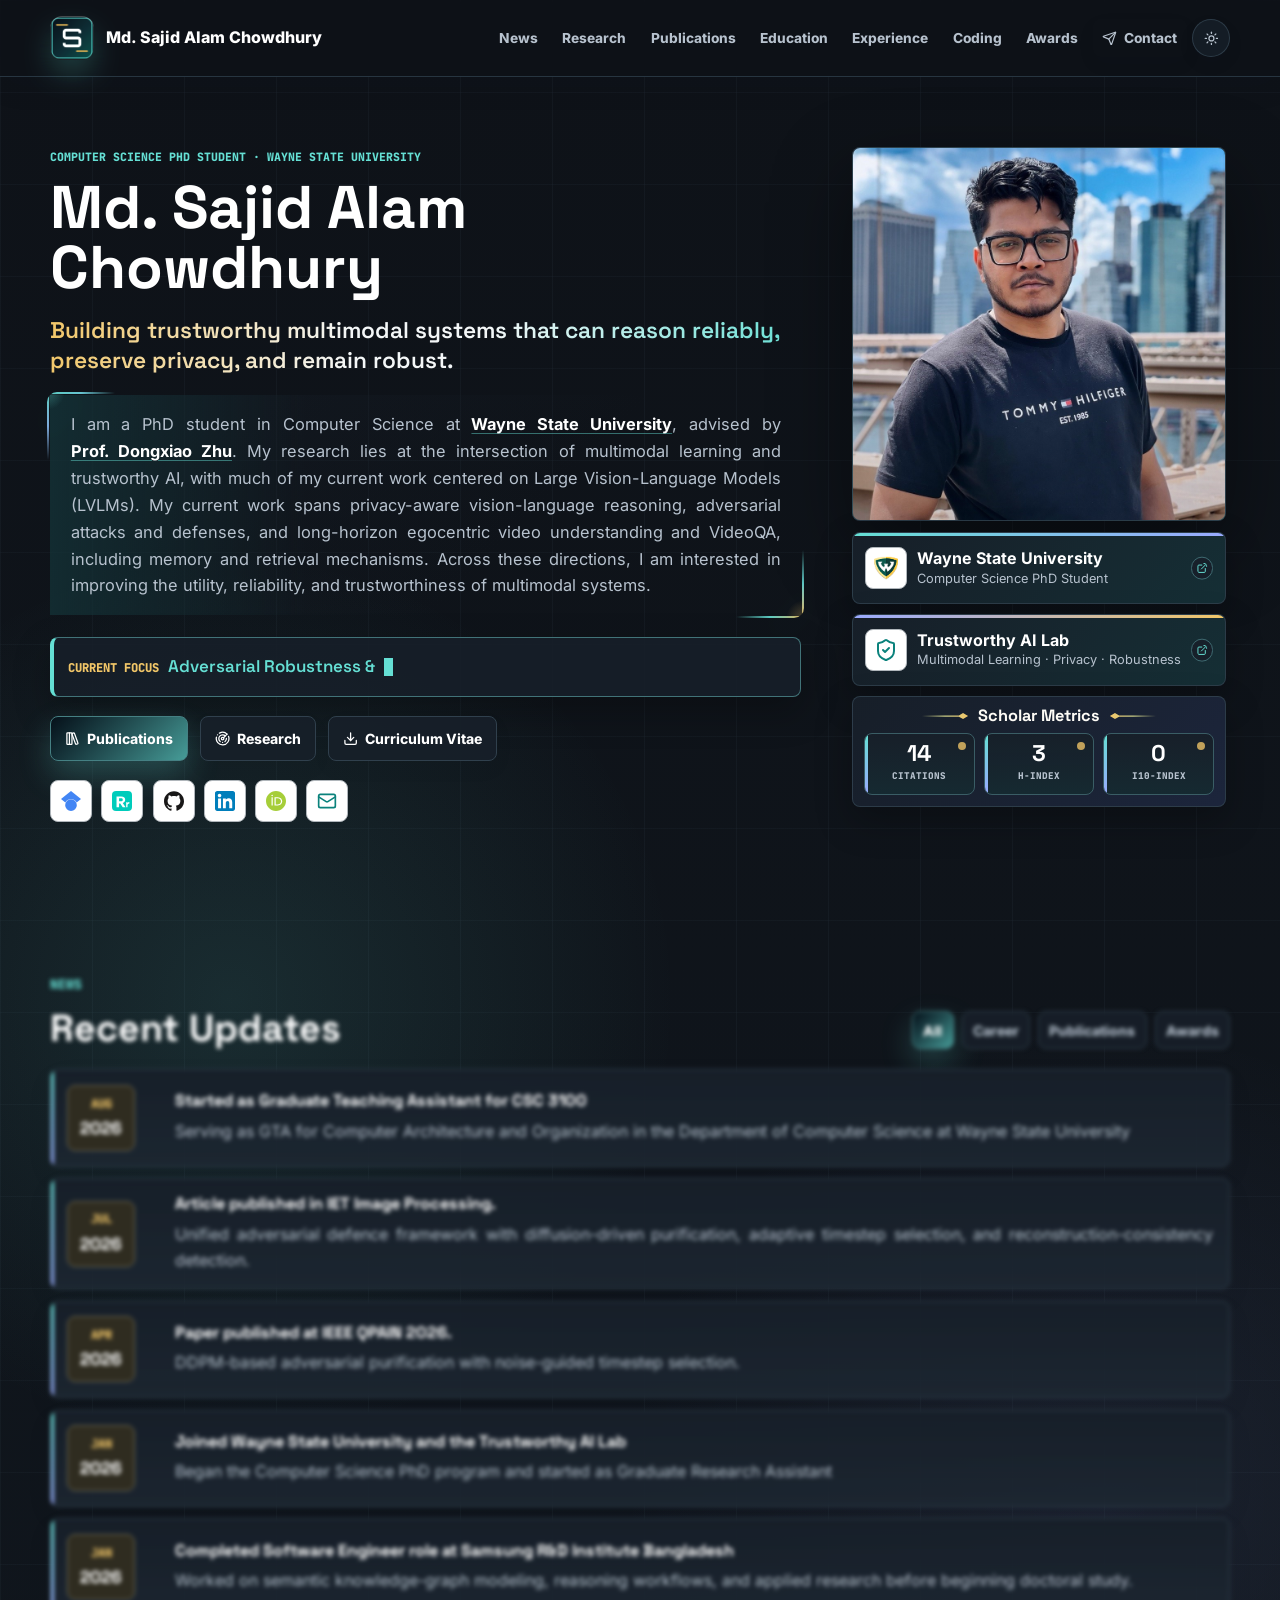
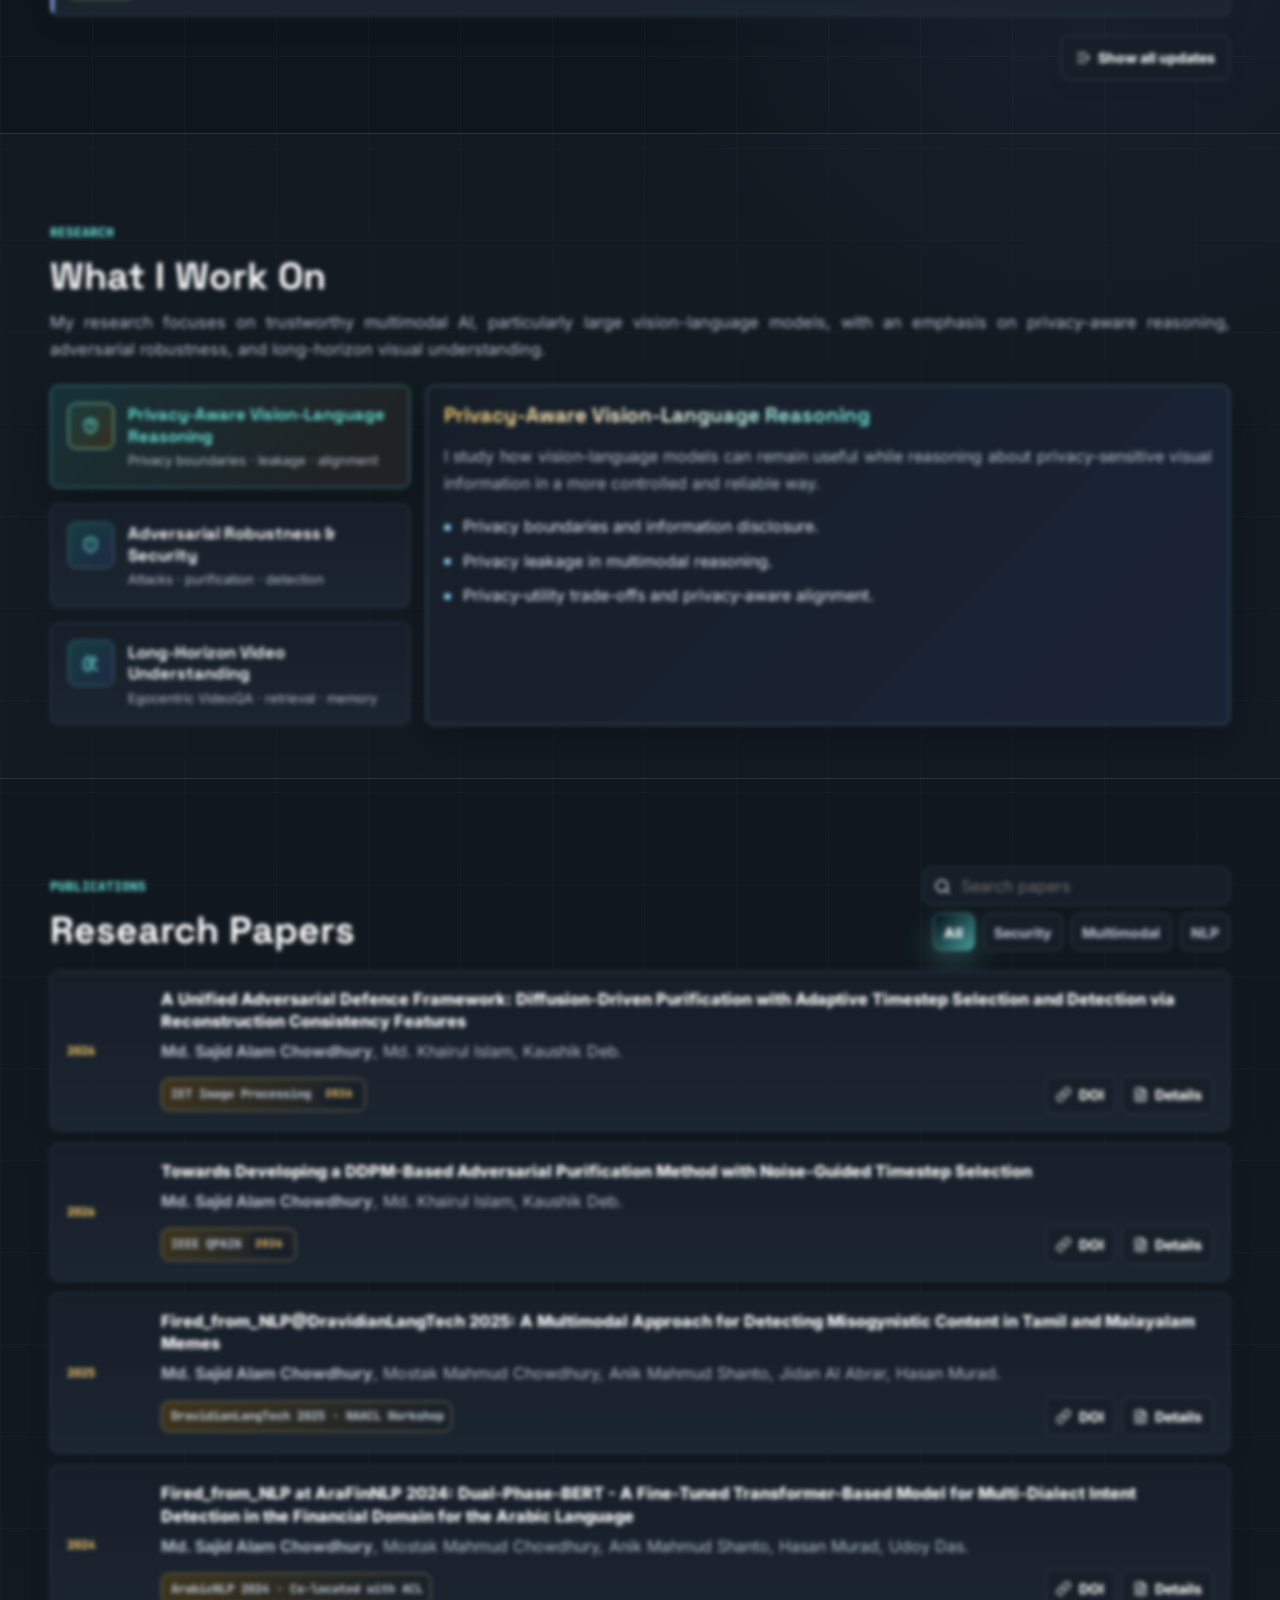
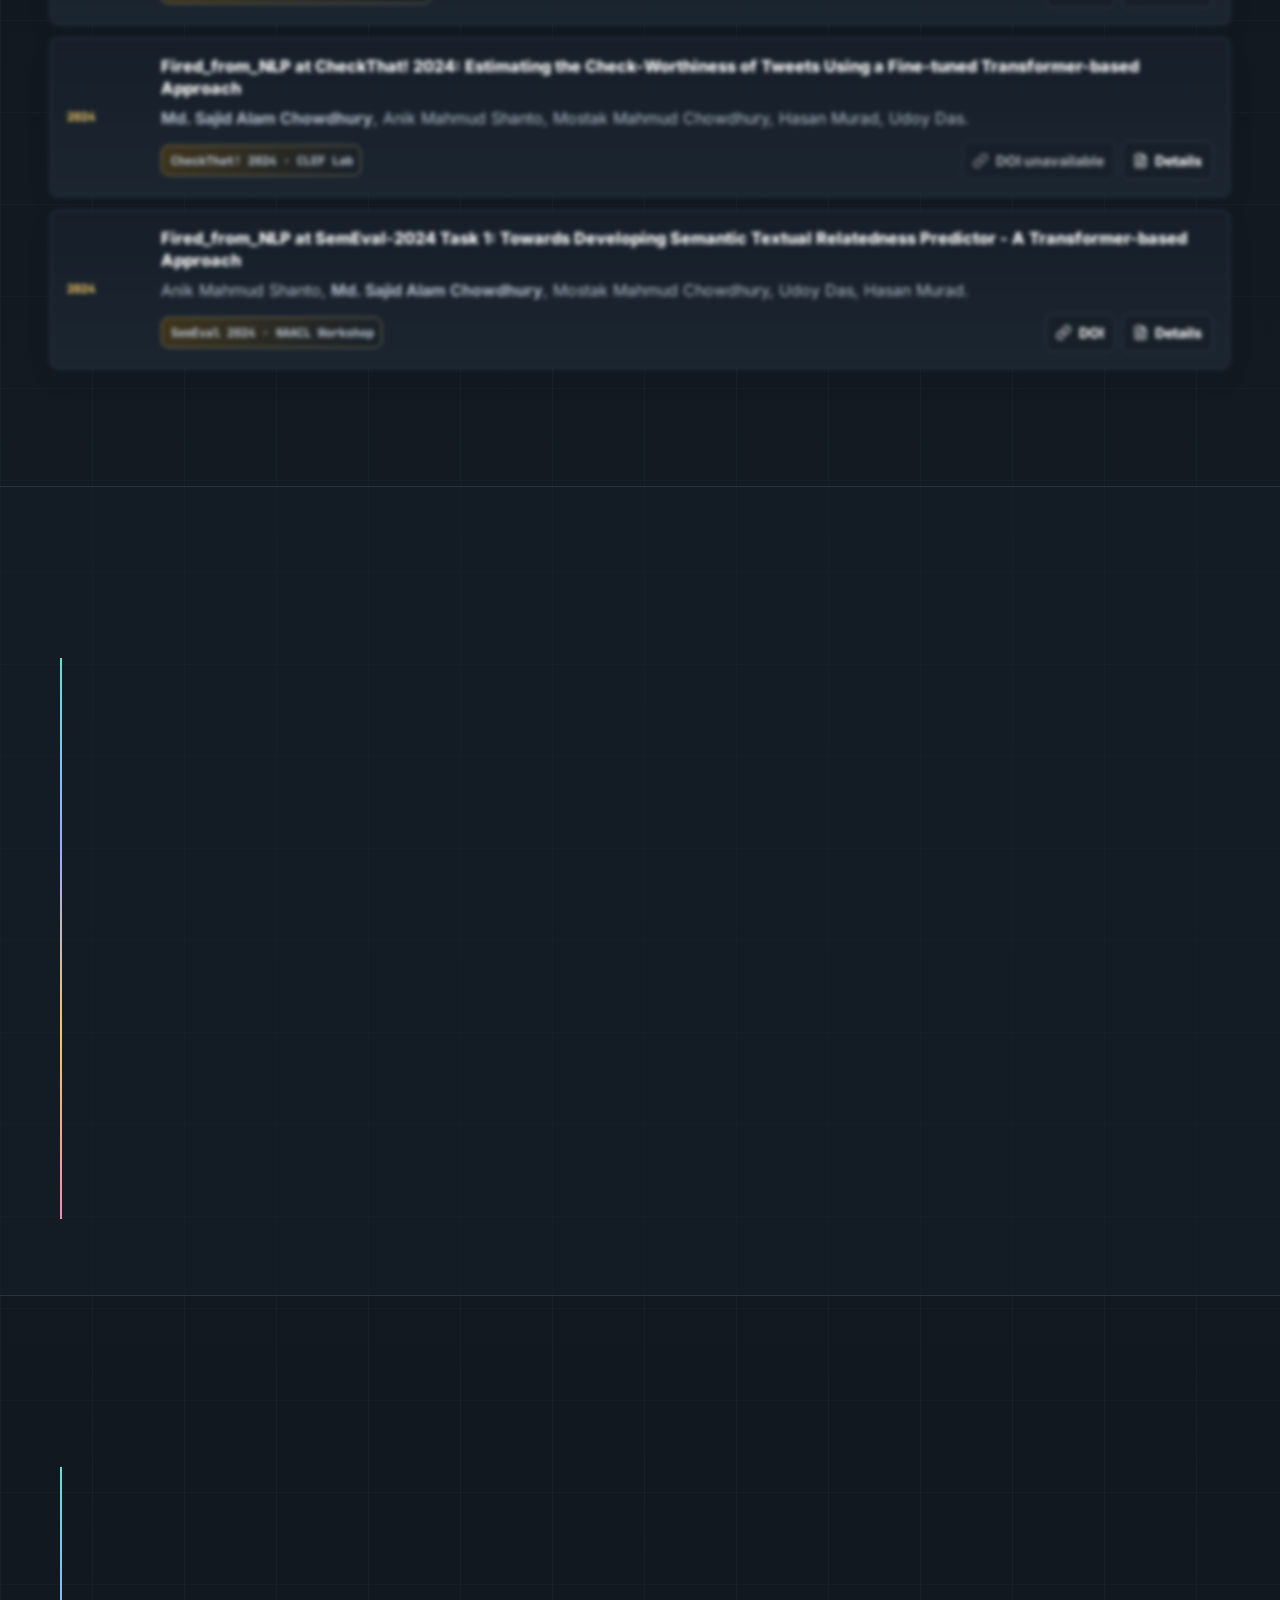
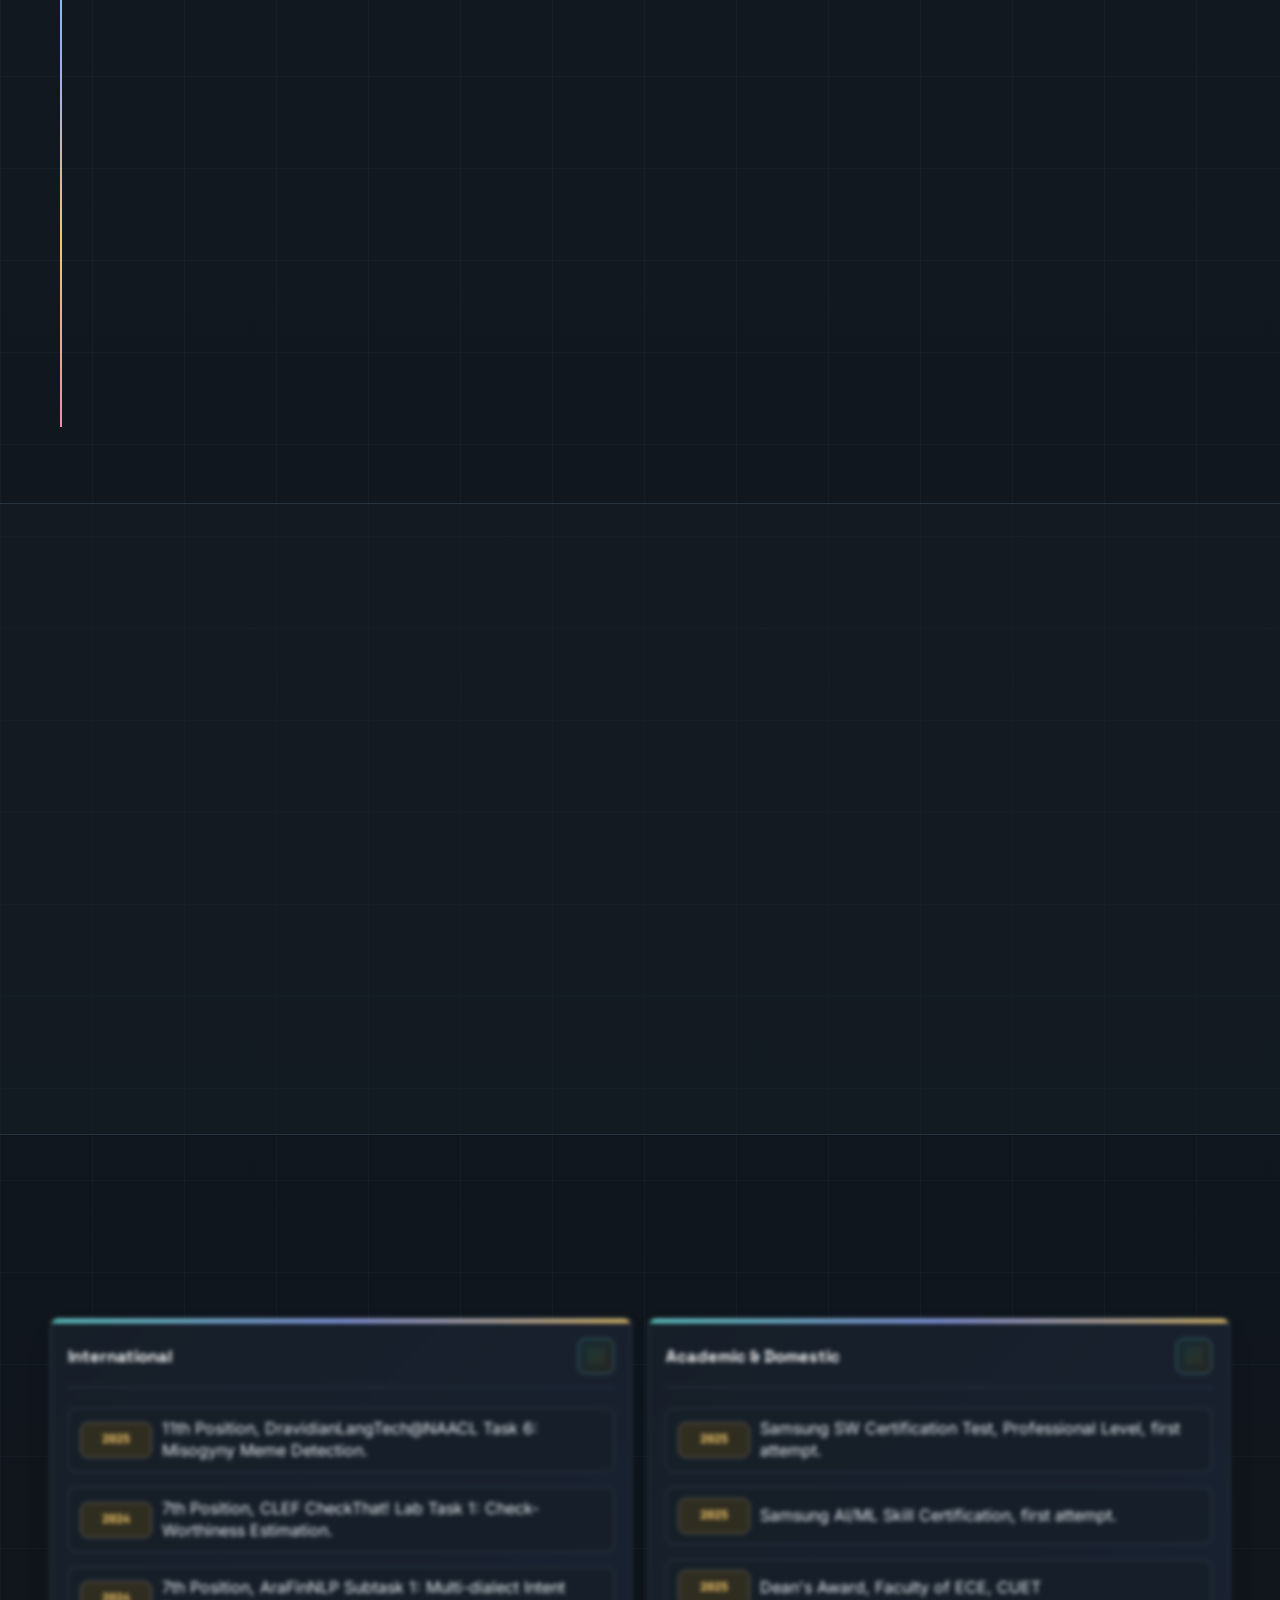
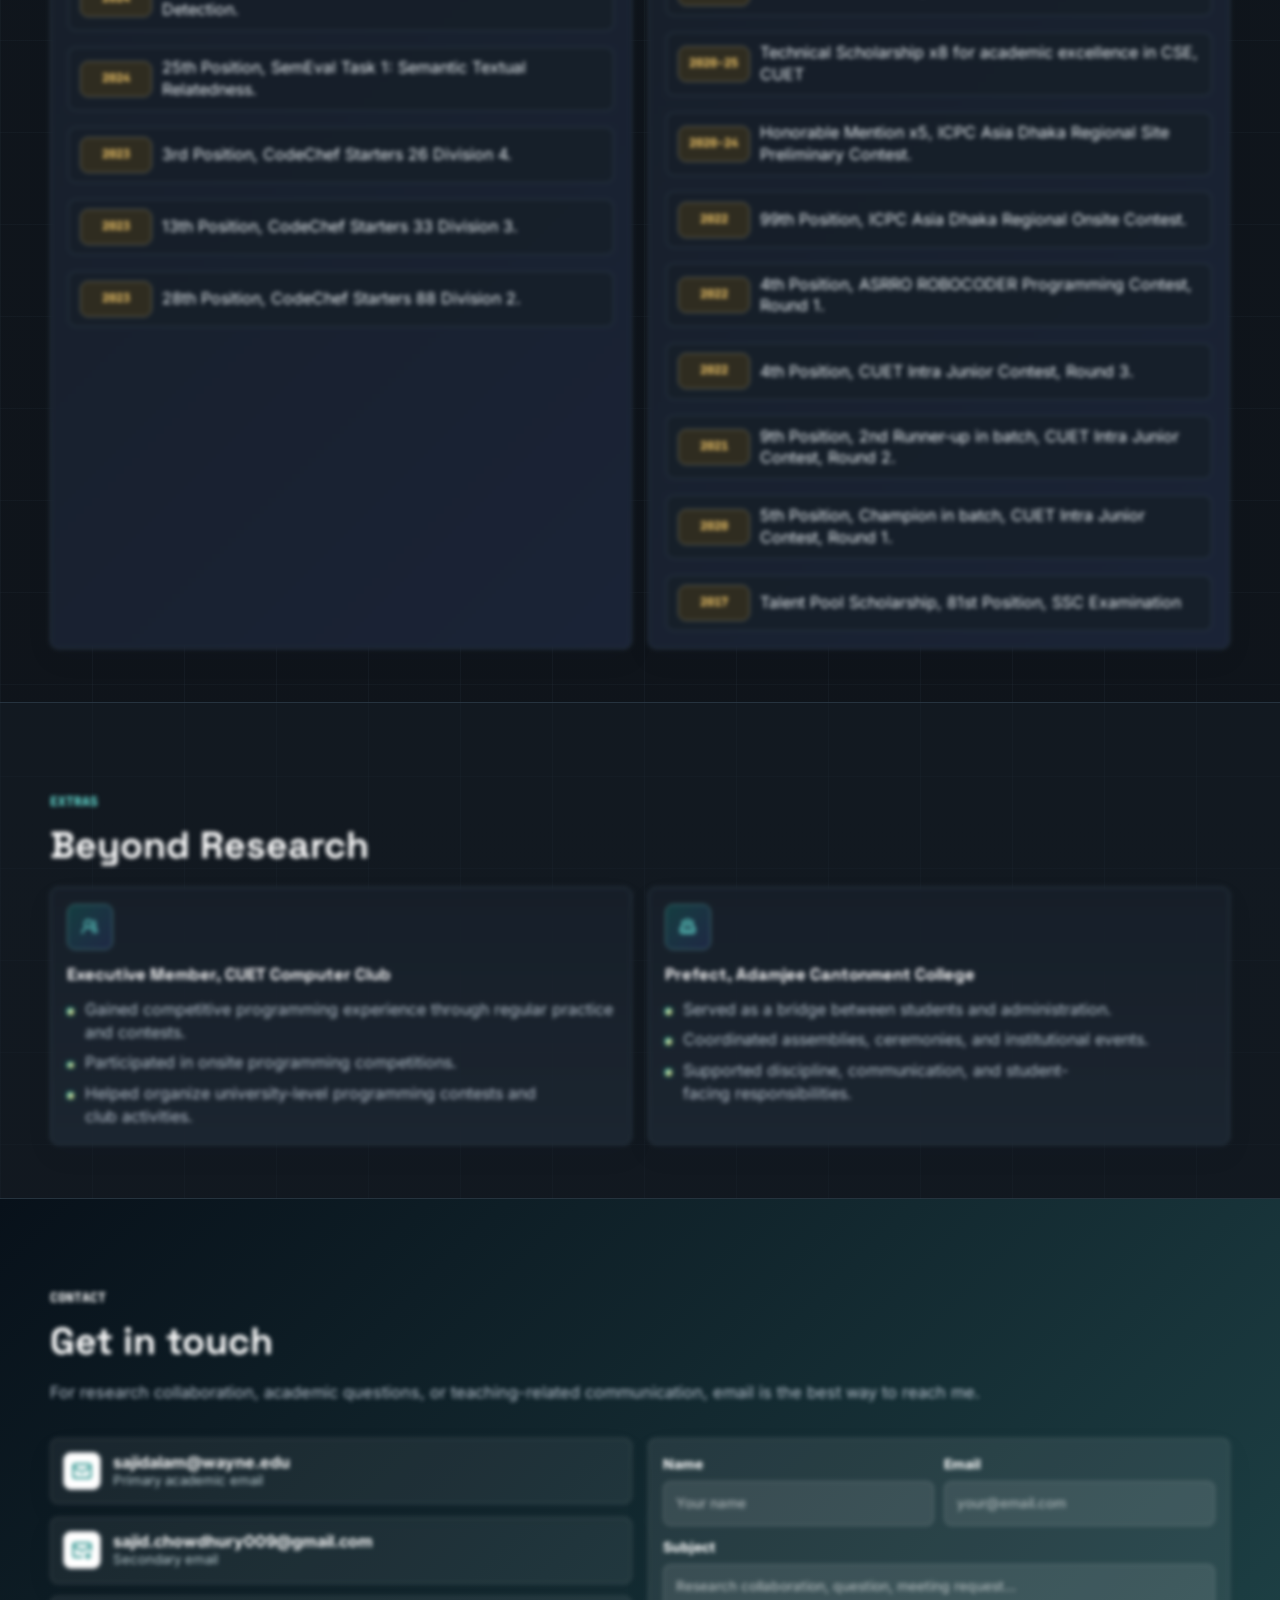
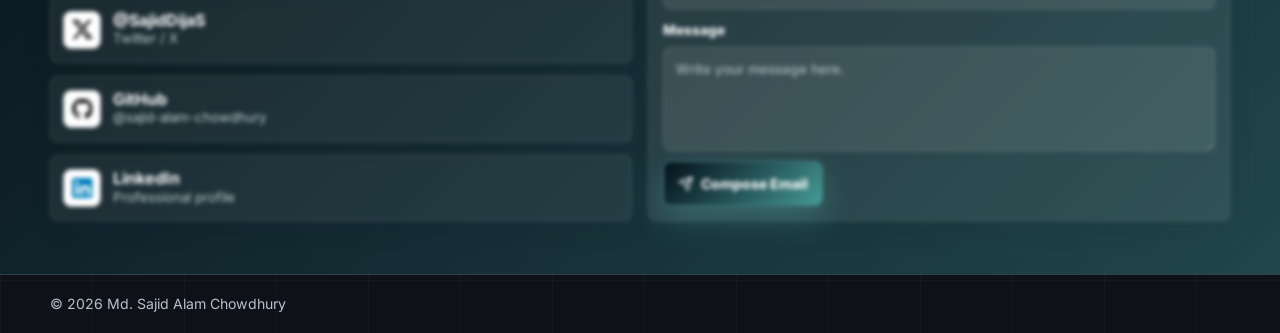
==== commit 3f6c8a14: "Fix narrow-screen typography consistency" ====
--- a/index.html
+++ b/index.html
@@ -59,7 +59,7 @@
       ]
     }
   </script>
-  <link rel="stylesheet" href="assets/site.css?v=20260928-responsive-final18">
+  <link rel="stylesheet" href="assets/site.css?v=20260928-responsive-final20">
   <script src="assets/lucide.min.js?v=20260913-polish70" defer></script>
   <script src="assets/site.js?v=20260928-tagline3" defer></script>
 </head>
--- a/assets/site.css
+++ b/assets/site.css
@@ -2738,12 +2738,15 @@
   .check-list li,
   .card-bullets li,
   .timeline-detail li {
-    text-align: left;
-    text-align-last: auto;
-    text-justify: auto;
+    text-align: justify;
+    text-align-last: left;
+    text-justify: inter-word;
     text-wrap: wrap;
-    hyphens: none;
-    -webkit-hyphens: none;
+    hyphens: auto;
+    -webkit-hyphens: auto;
+    hyphenate-limit-chars: 8 3 3;
+    -webkit-hyphenate-limit-before: 3;
+    -webkit-hyphenate-limit-after: 3;
     overflow-wrap: break-word;
   }
 
@@ -2752,36 +2755,6 @@
   .page-hero p:not(.kicker) {
     font-size: 0.94rem;
     line-height: 1.58;
-  }
-
-  .research-card h3,
-  .news-entry h3,
-  .pub-card .paper-title,
-  .paper-card .paper-title,
-  .timeline-item h3,
-  .skill-block h3,
-  .achievement-card h3,
-  .beyond-grid .card h3,
-  .contact-line strong {
-    font-size: 0.98rem;
-    line-height: 1.32;
-  }
-
-  .research-detail h3 {
-    font-size: 1.15rem;
-  }
-
-  .research-detail p,
-  .check-list li,
-  .news-entry p:not(.news-kind),
-  .pub-card > div > p,
-  .paper-card > div > p,
-  .timeline-item > div > p,
-  .achievement-list span,
-  .card-bullets li,
-  .timeline-detail li {
-    font-size: 0.94rem;
-    line-height: 1.55;
   }
 
   #research .section-head > p,
@@ -3051,6 +3024,15 @@
     padding-left: 1rem;
     font-size: 0.92rem;
     line-height: 1.52;
+    text-align: justify;
+    text-align-last: left;
+    text-justify: inter-word;
+    text-wrap: wrap;
+    hyphens: auto;
+    -webkit-hyphens: auto;
+    hyphenate-limit-chars: 9 4 4;
+    -webkit-hyphenate-limit-before: 4;
+    -webkit-hyphenate-limit-after: 4;
   }
 
   .timeline {
@@ -3124,7 +3106,7 @@
   }
 }
 
-@media (max-width: 480px) {
+@media (max-width: 520px) {
   main > section[id]:not(#top) {
     scroll-margin-top: -2.5rem;
   }
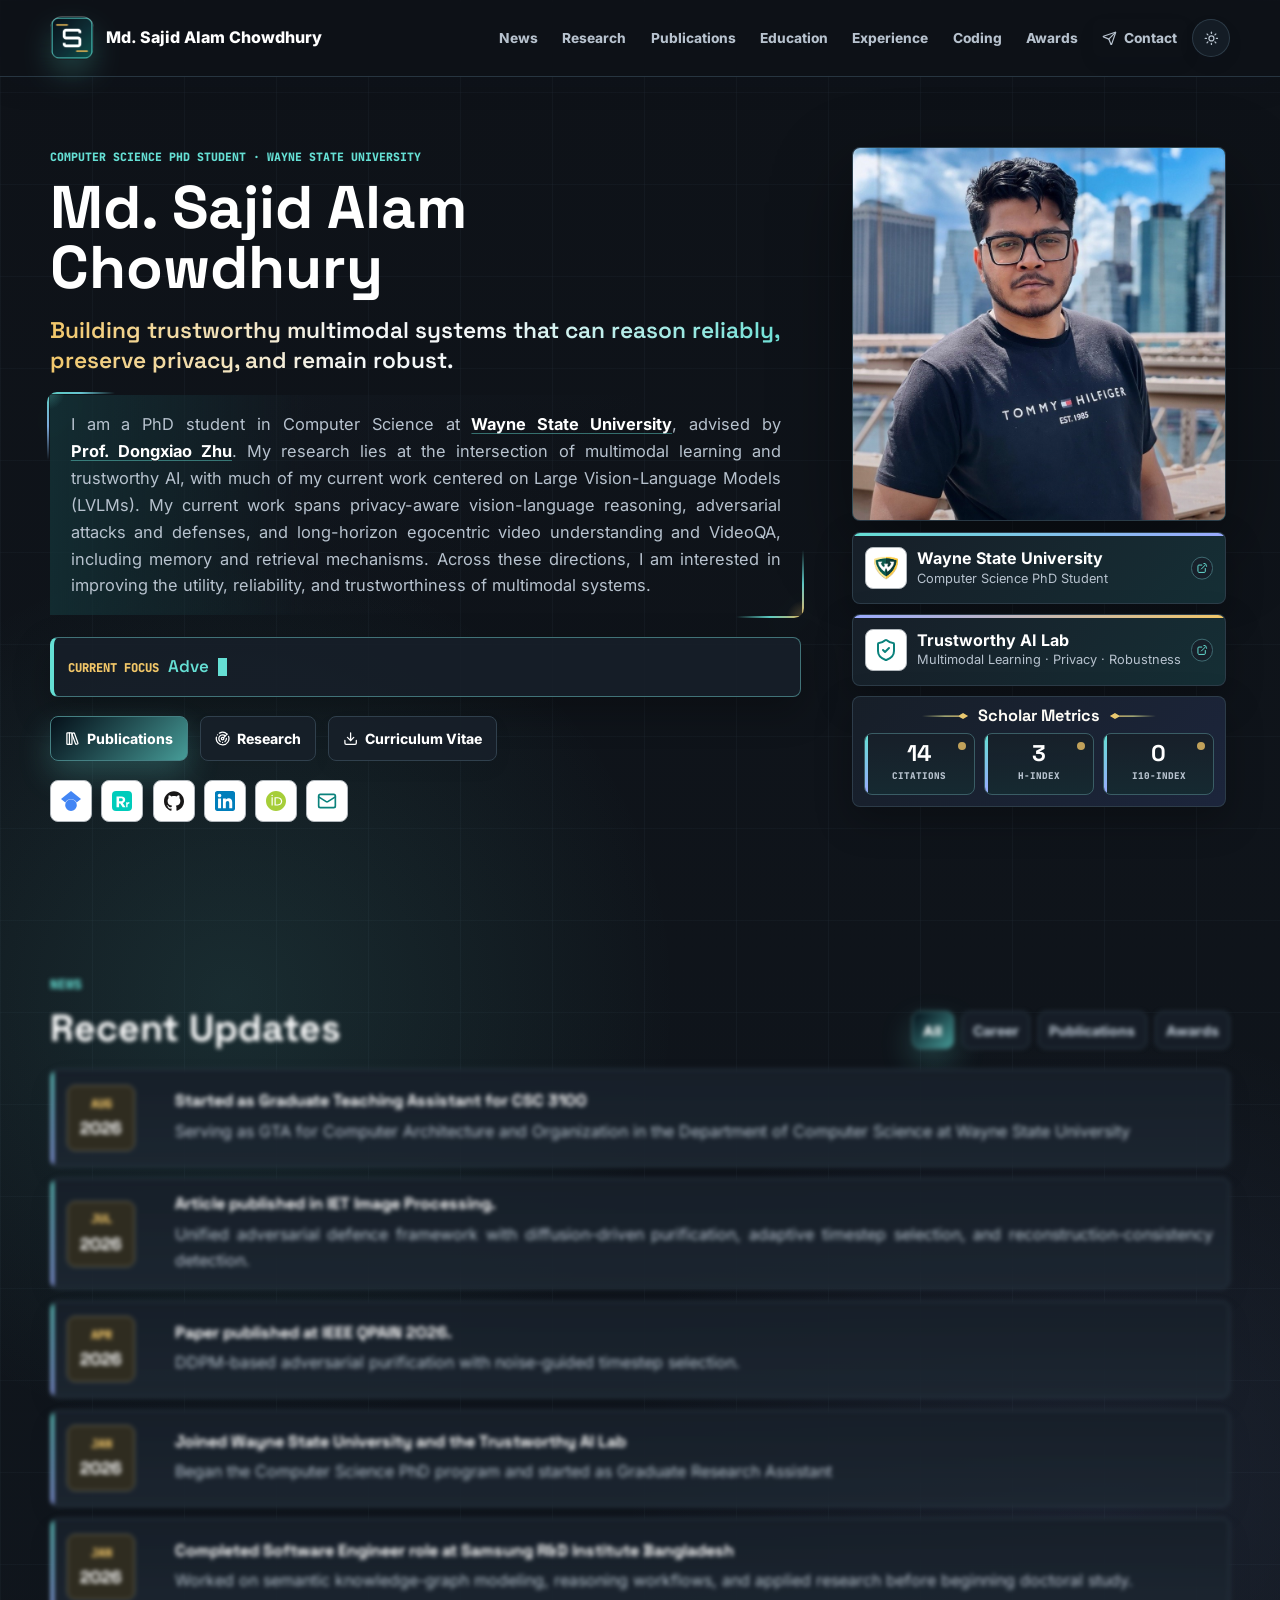
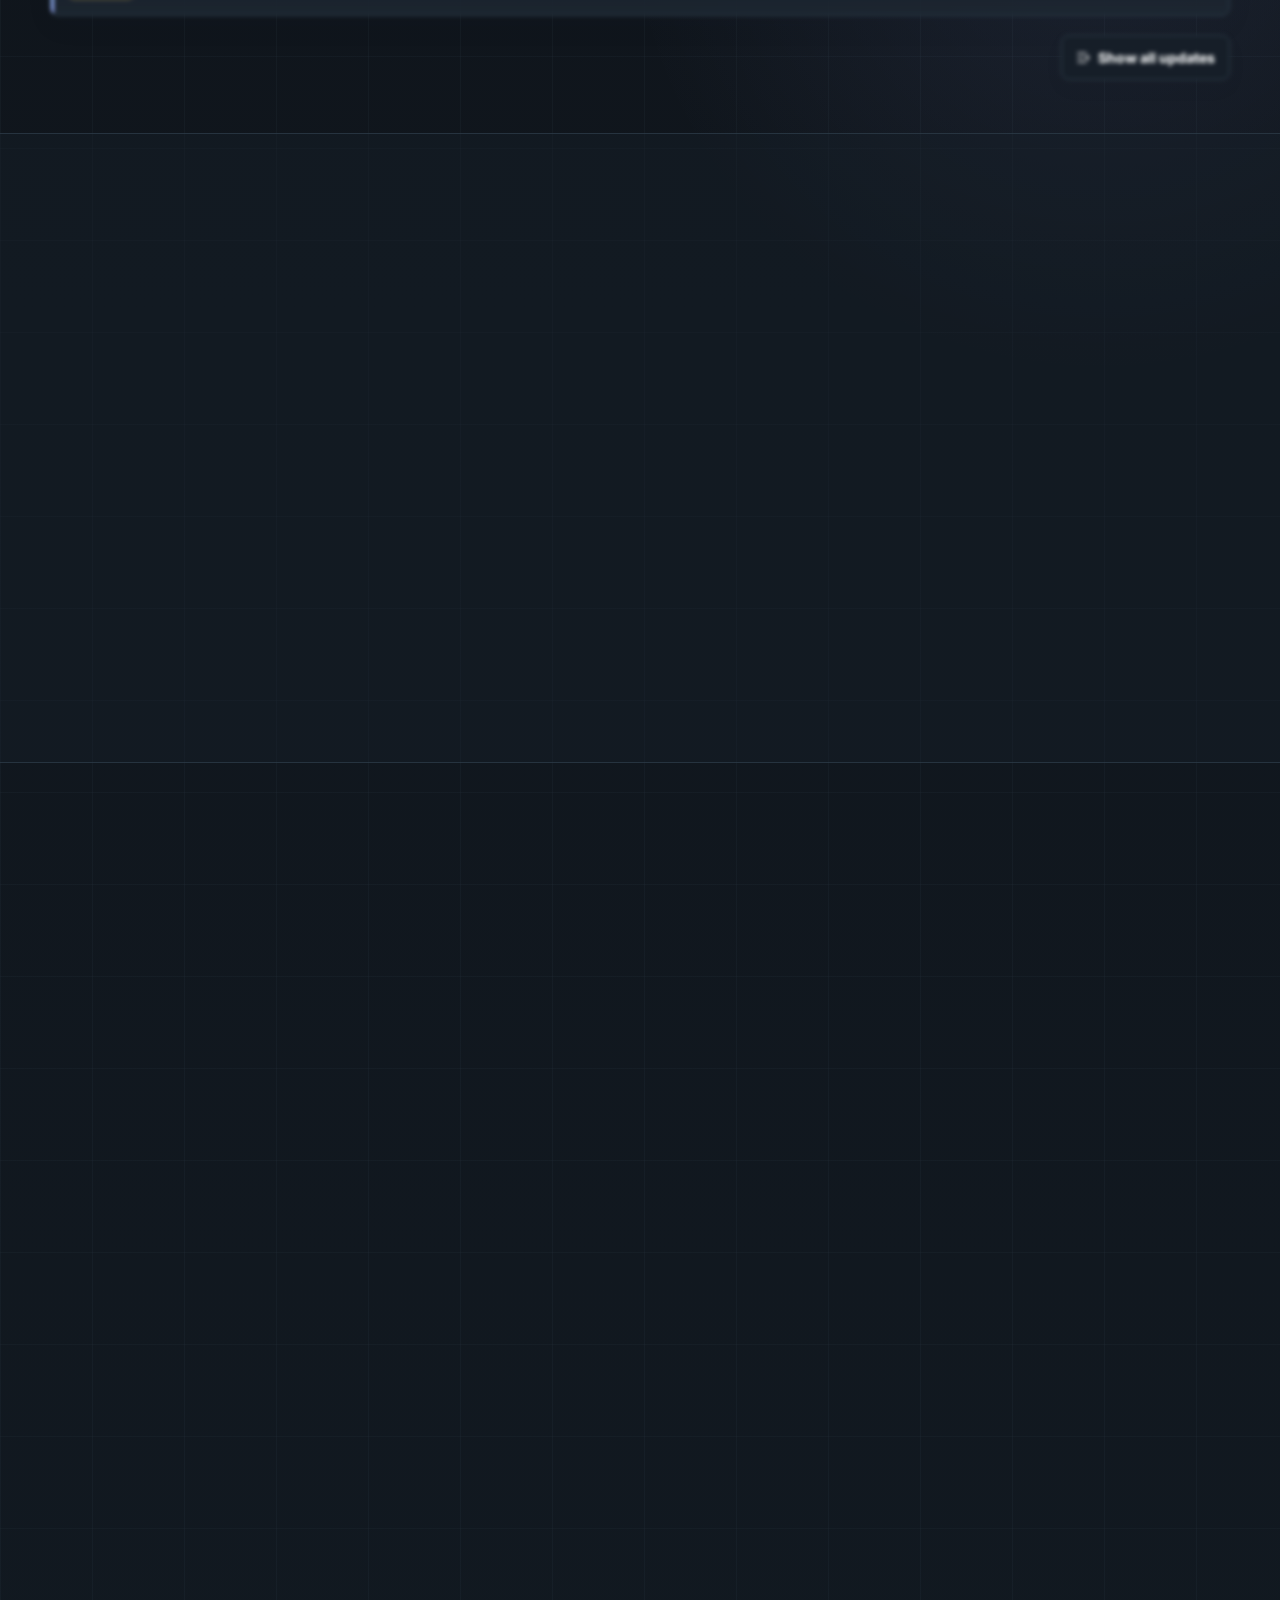
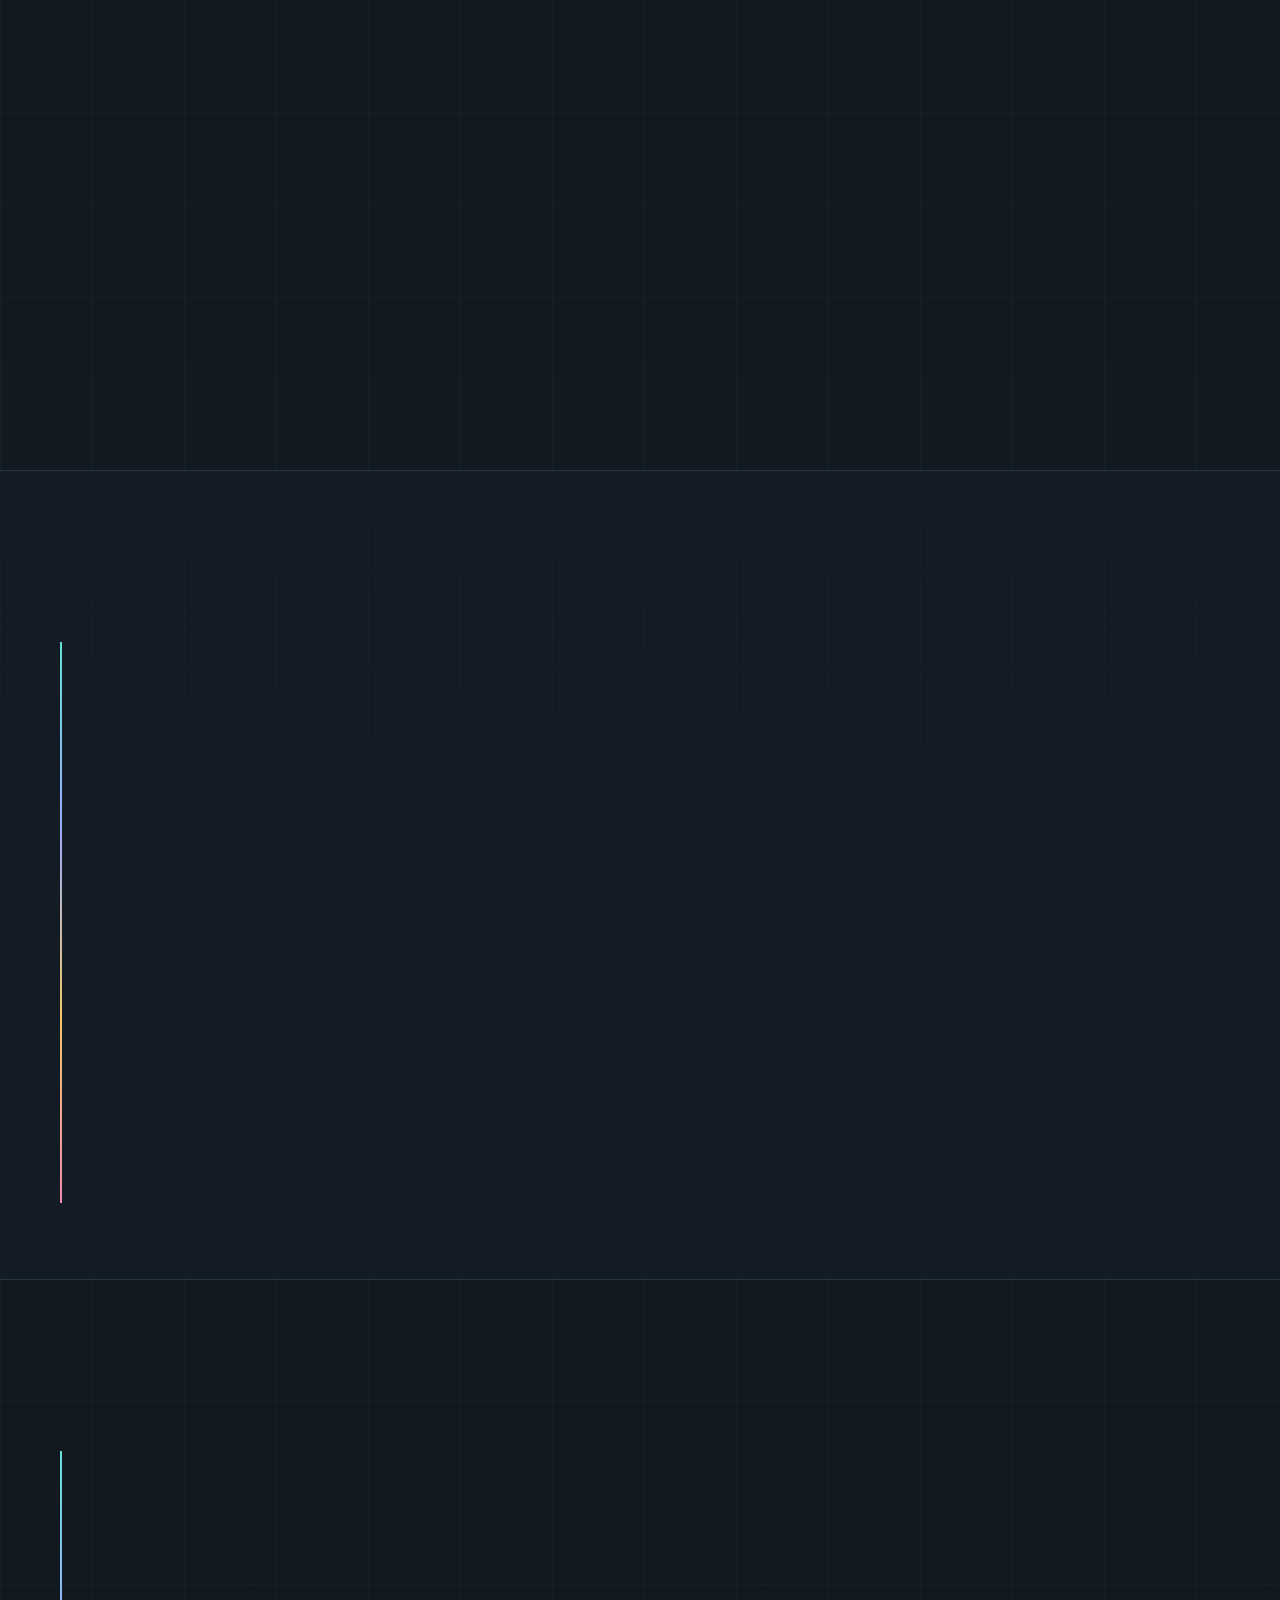
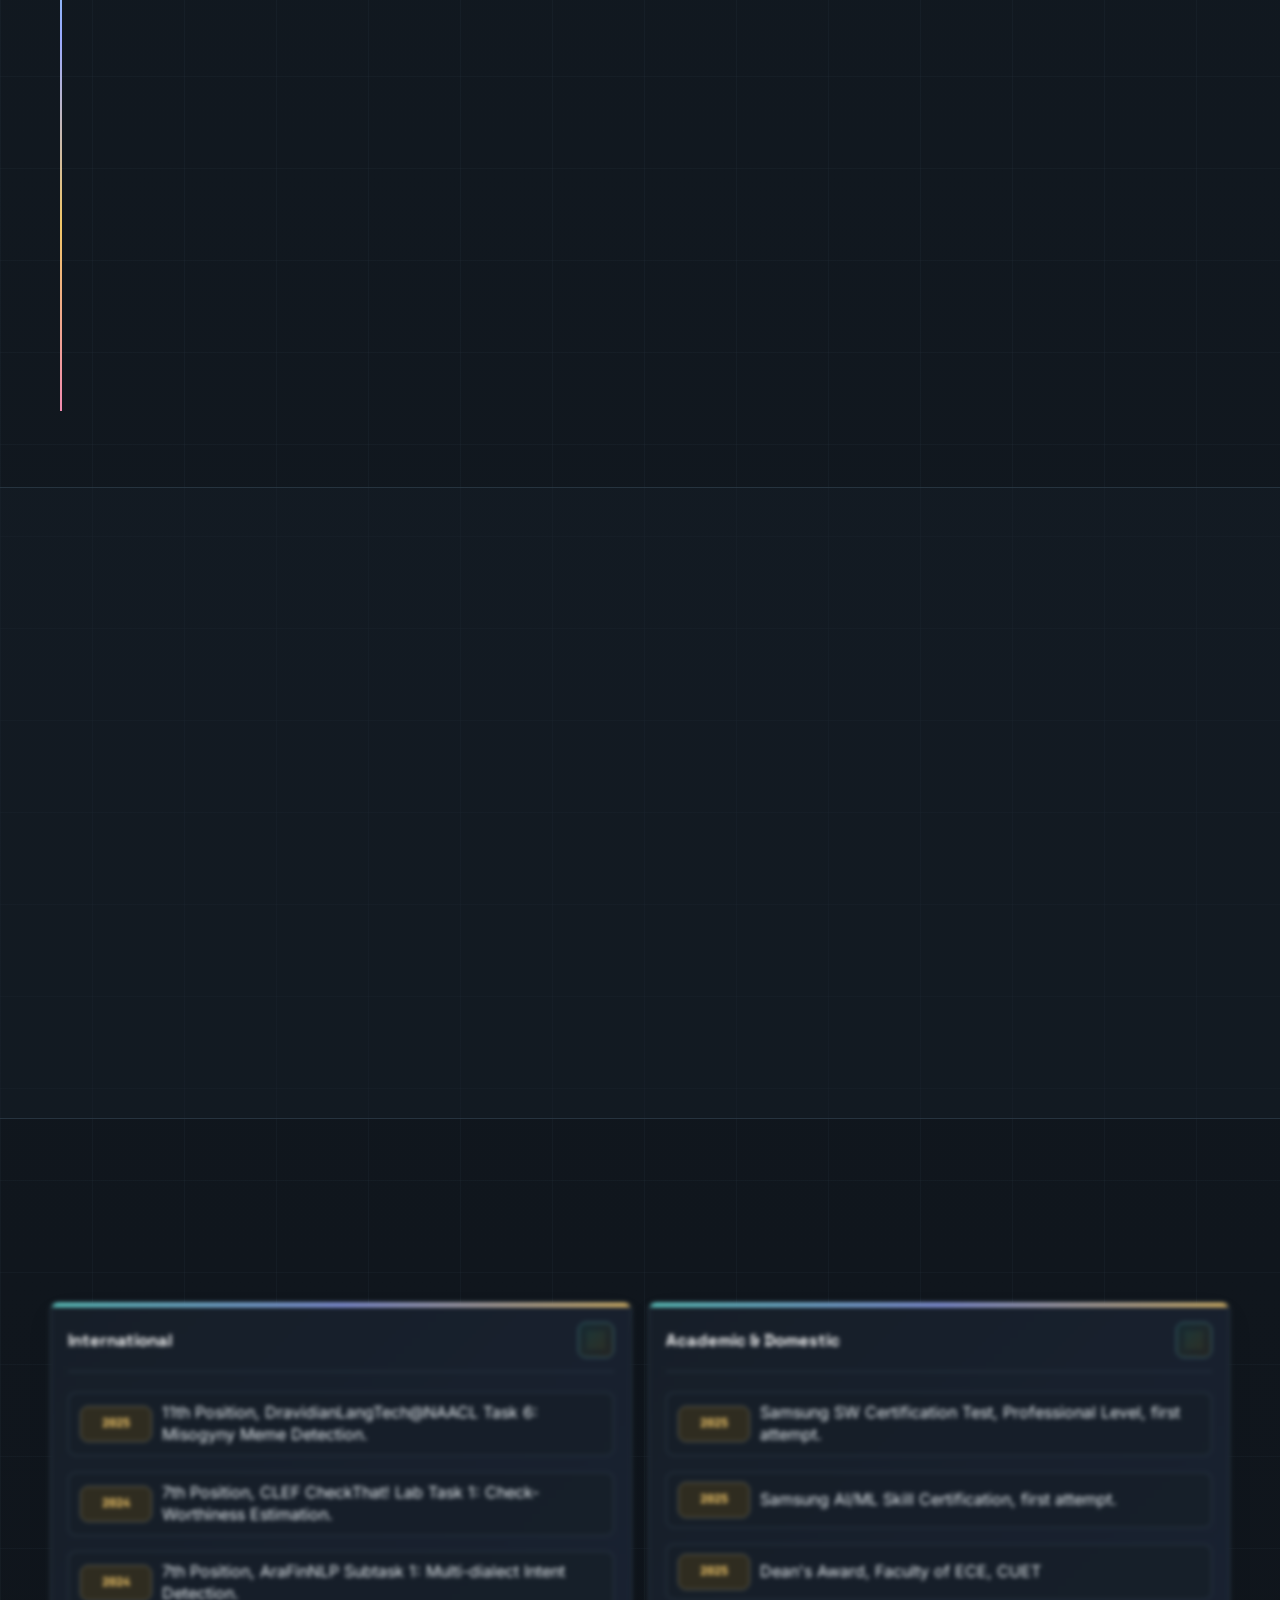
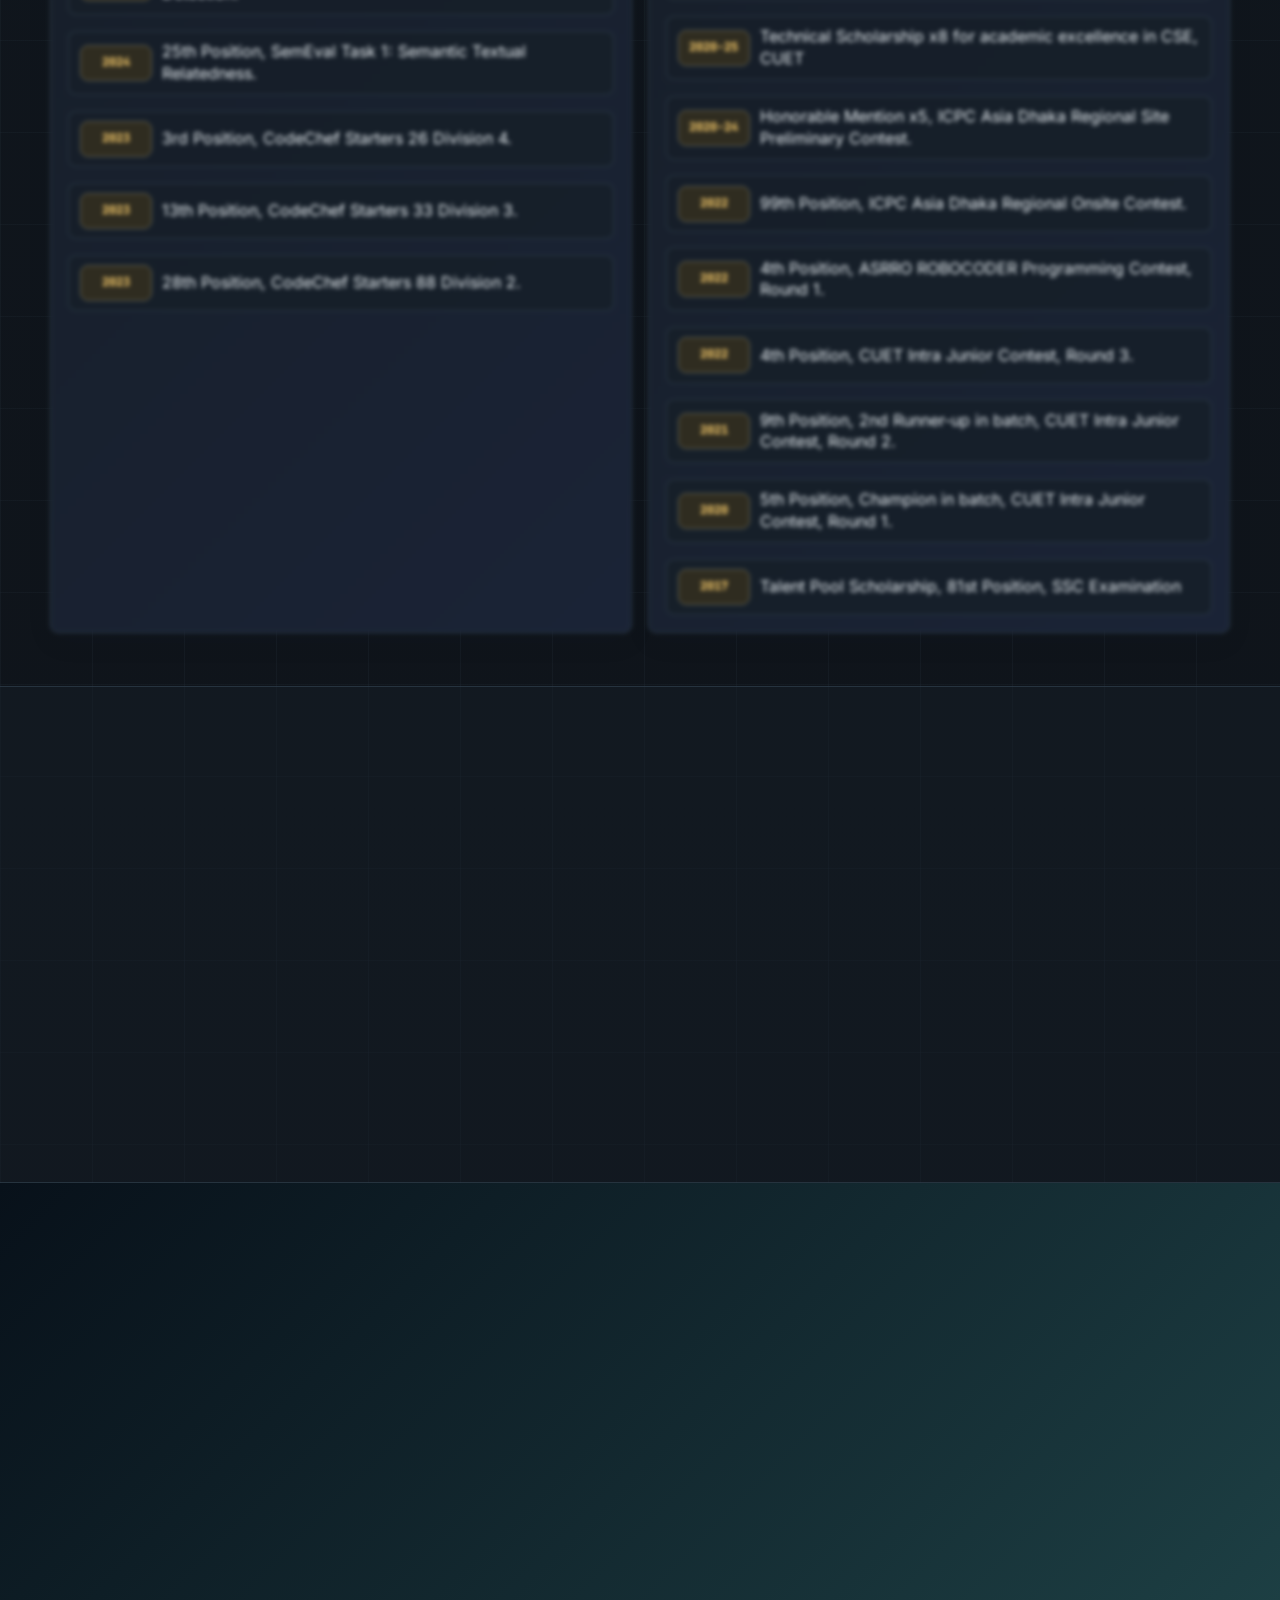
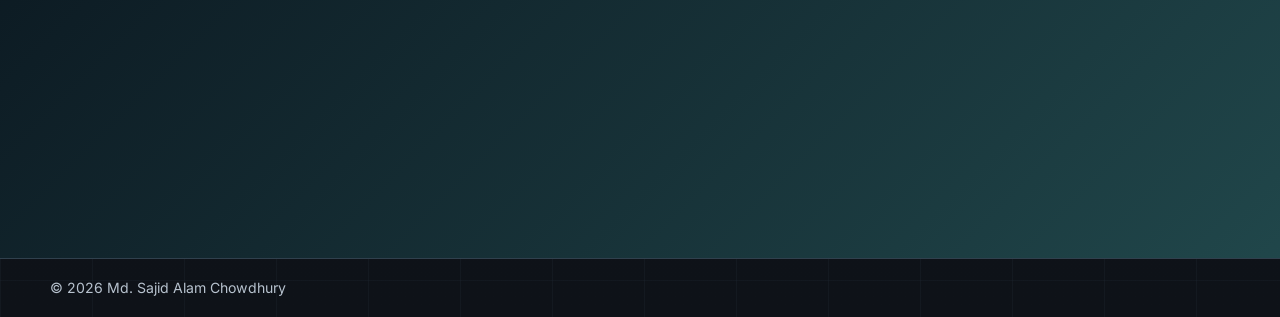
==== commit cbc92cdb: "Align compact typography and research cards" ====
--- a/index.html
+++ b/index.html
@@ -59,7 +59,7 @@
       ]
     }
   </script>
-  <link rel="stylesheet" href="assets/site.css?v=20260928-responsive-final20">
+  <link rel="stylesheet" href="assets/site.css?v=20260928-responsive-final21">
   <script src="assets/lucide.min.js?v=20260913-polish70" defer></script>
   <script src="assets/site.js?v=20260928-tagline3" defer></script>
 </head>
--- a/assets/site.css
+++ b/assets/site.css
@@ -1487,7 +1487,7 @@
 .research-card small {
   display: block;
   grid-column: 2;
-  margin-top: 0.22rem;
+  margin-top: 0.1rem;
   color: var(--muted);
   font-size: 0.82rem;
   line-height: 1.35;
@@ -1512,6 +1512,8 @@
 }
 
 .research-switcher .research-icon {
+  grid-row: 1 / span 2;
+  align-self: center;
   margin-bottom: 0;
 }
 
@@ -2574,6 +2576,11 @@
     grid-template-columns: 1fr;
   }
 
+  .research-card {
+    column-gap: 0.72rem;
+    padding: 0.82rem 0.9rem;
+  }
+
   .hero-copy {
     max-width: none;
   }
@@ -2757,6 +2764,40 @@
     line-height: 1.58;
   }
 
+  .research-detail p,
+  .paper-main p,
+  .news-entry p:not(.news-kind),
+  .pub-card p,
+  .paper-card p,
+  .timeline-item p,
+  .card p,
+  .achievement-card p,
+  .skill-block p,
+  .check-list li,
+  .card-bullets li,
+  .timeline-detail li,
+  .achievement-list span {
+    font-size: 0.94rem;
+    line-height: 1.55;
+  }
+
+  .research-card h3,
+  .news-entry h3,
+  .pub-card .paper-title,
+  .paper-card .paper-title,
+  .timeline-item h3,
+  .skill-block h3,
+  .achievement-card h3,
+  .beyond-grid .card h3,
+  .contact-line strong {
+    font-size: 0.98rem;
+    line-height: 1.32;
+  }
+
+  .research-detail h3 {
+    font-size: 1.15rem;
+  }
+
   #research .section-head > p,
   #coding .section-head > p {
     text-align: justify;
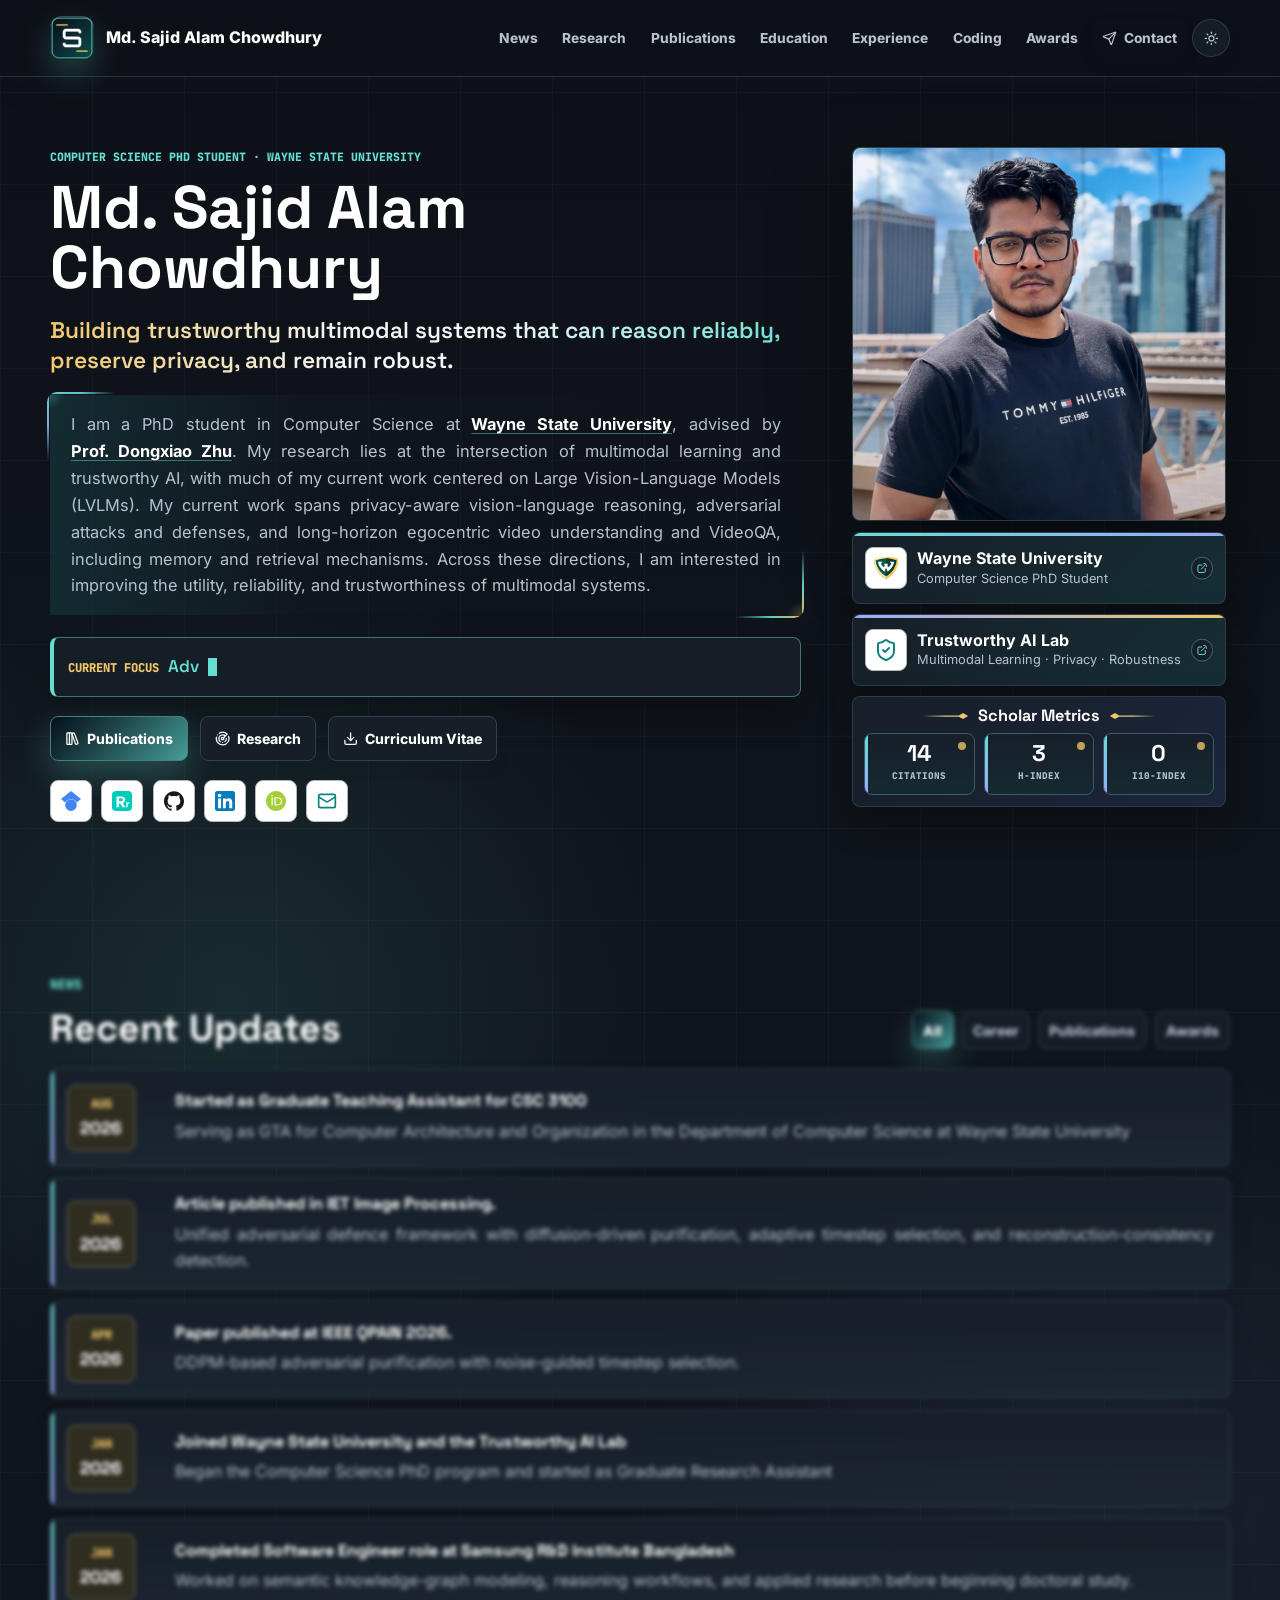
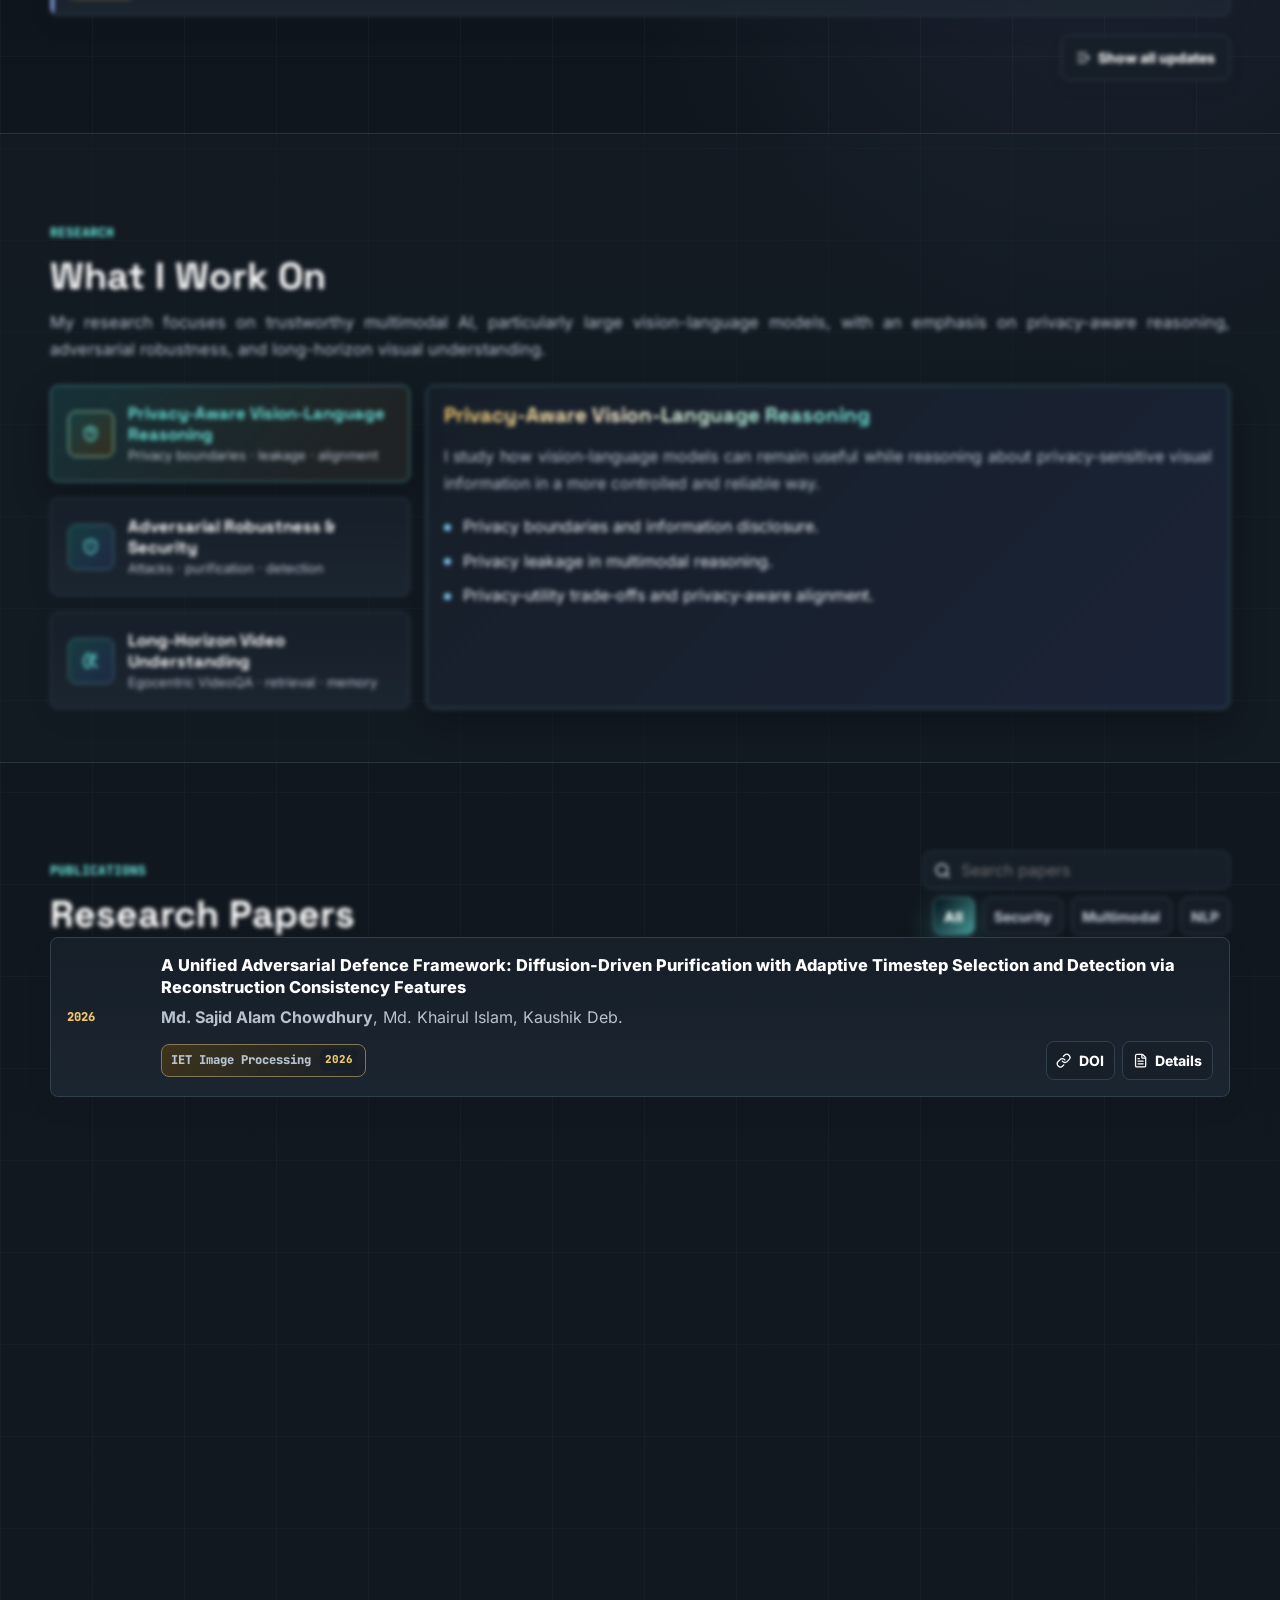
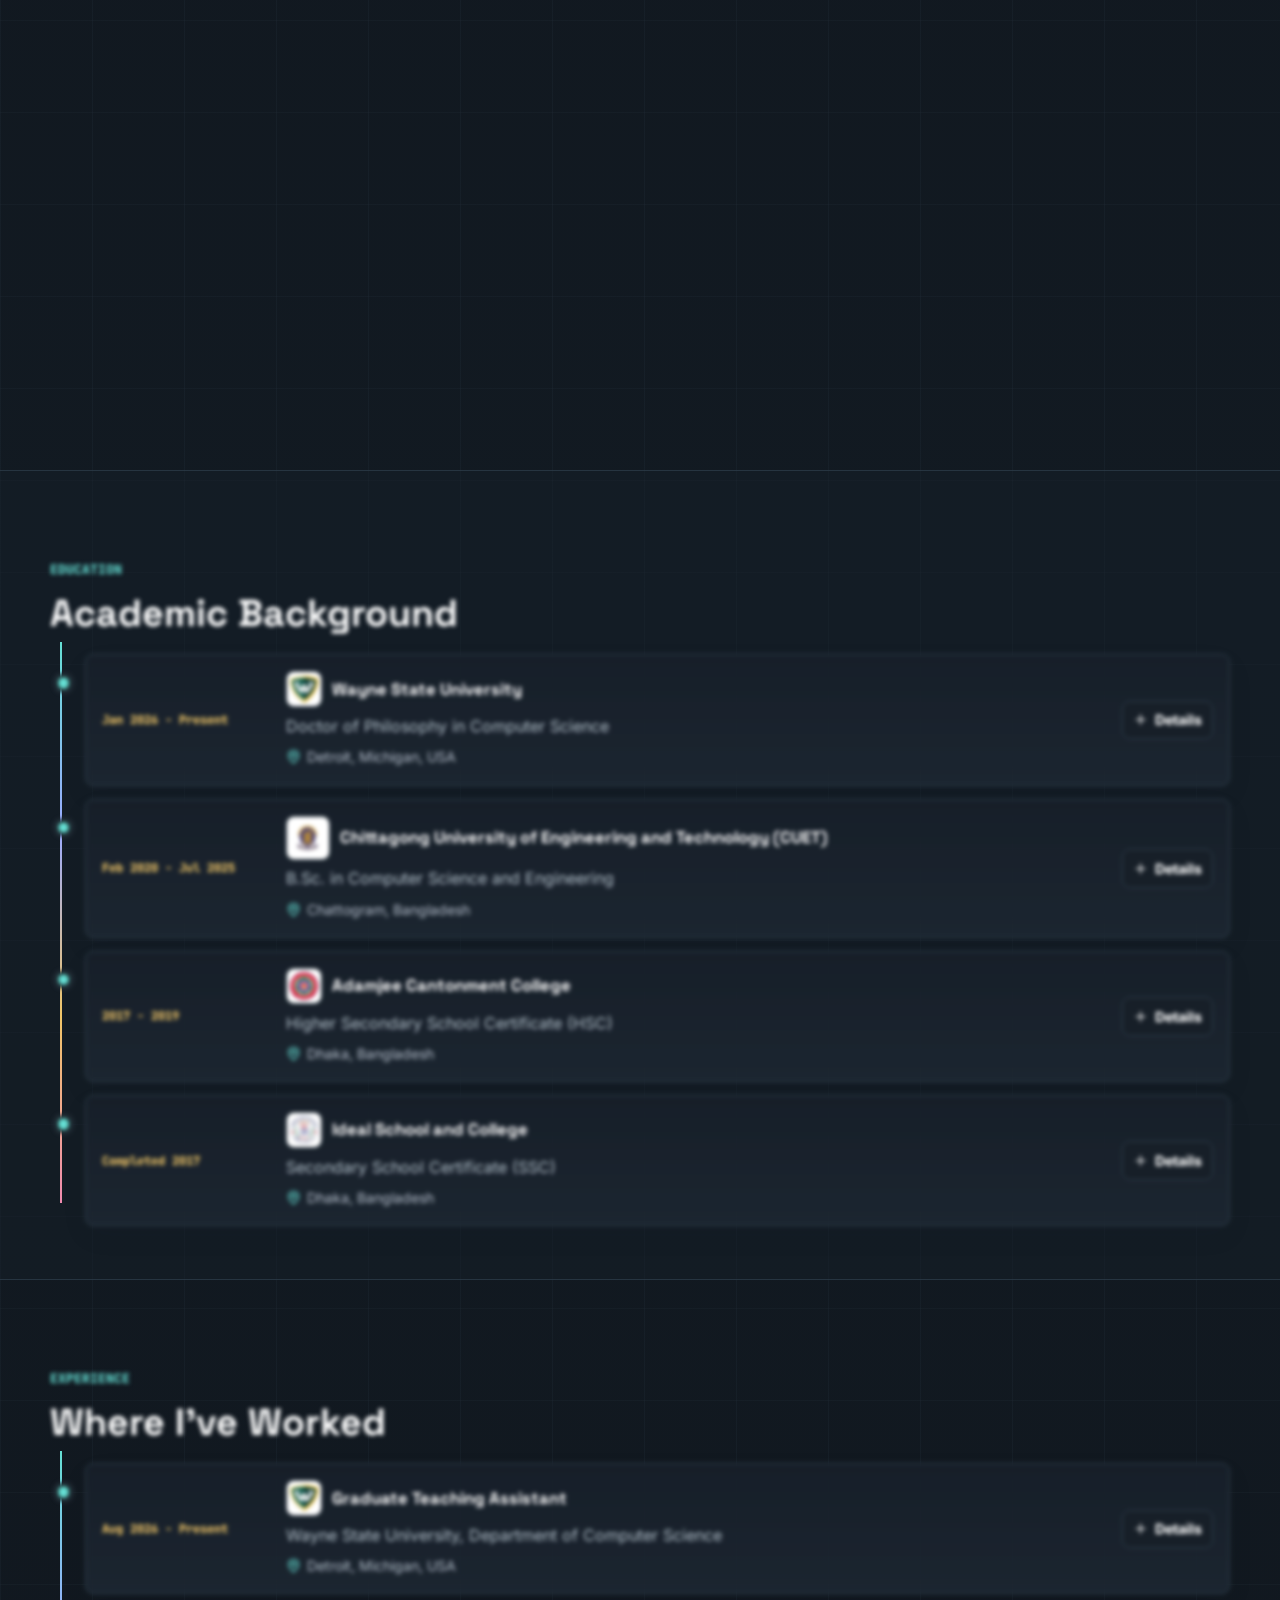
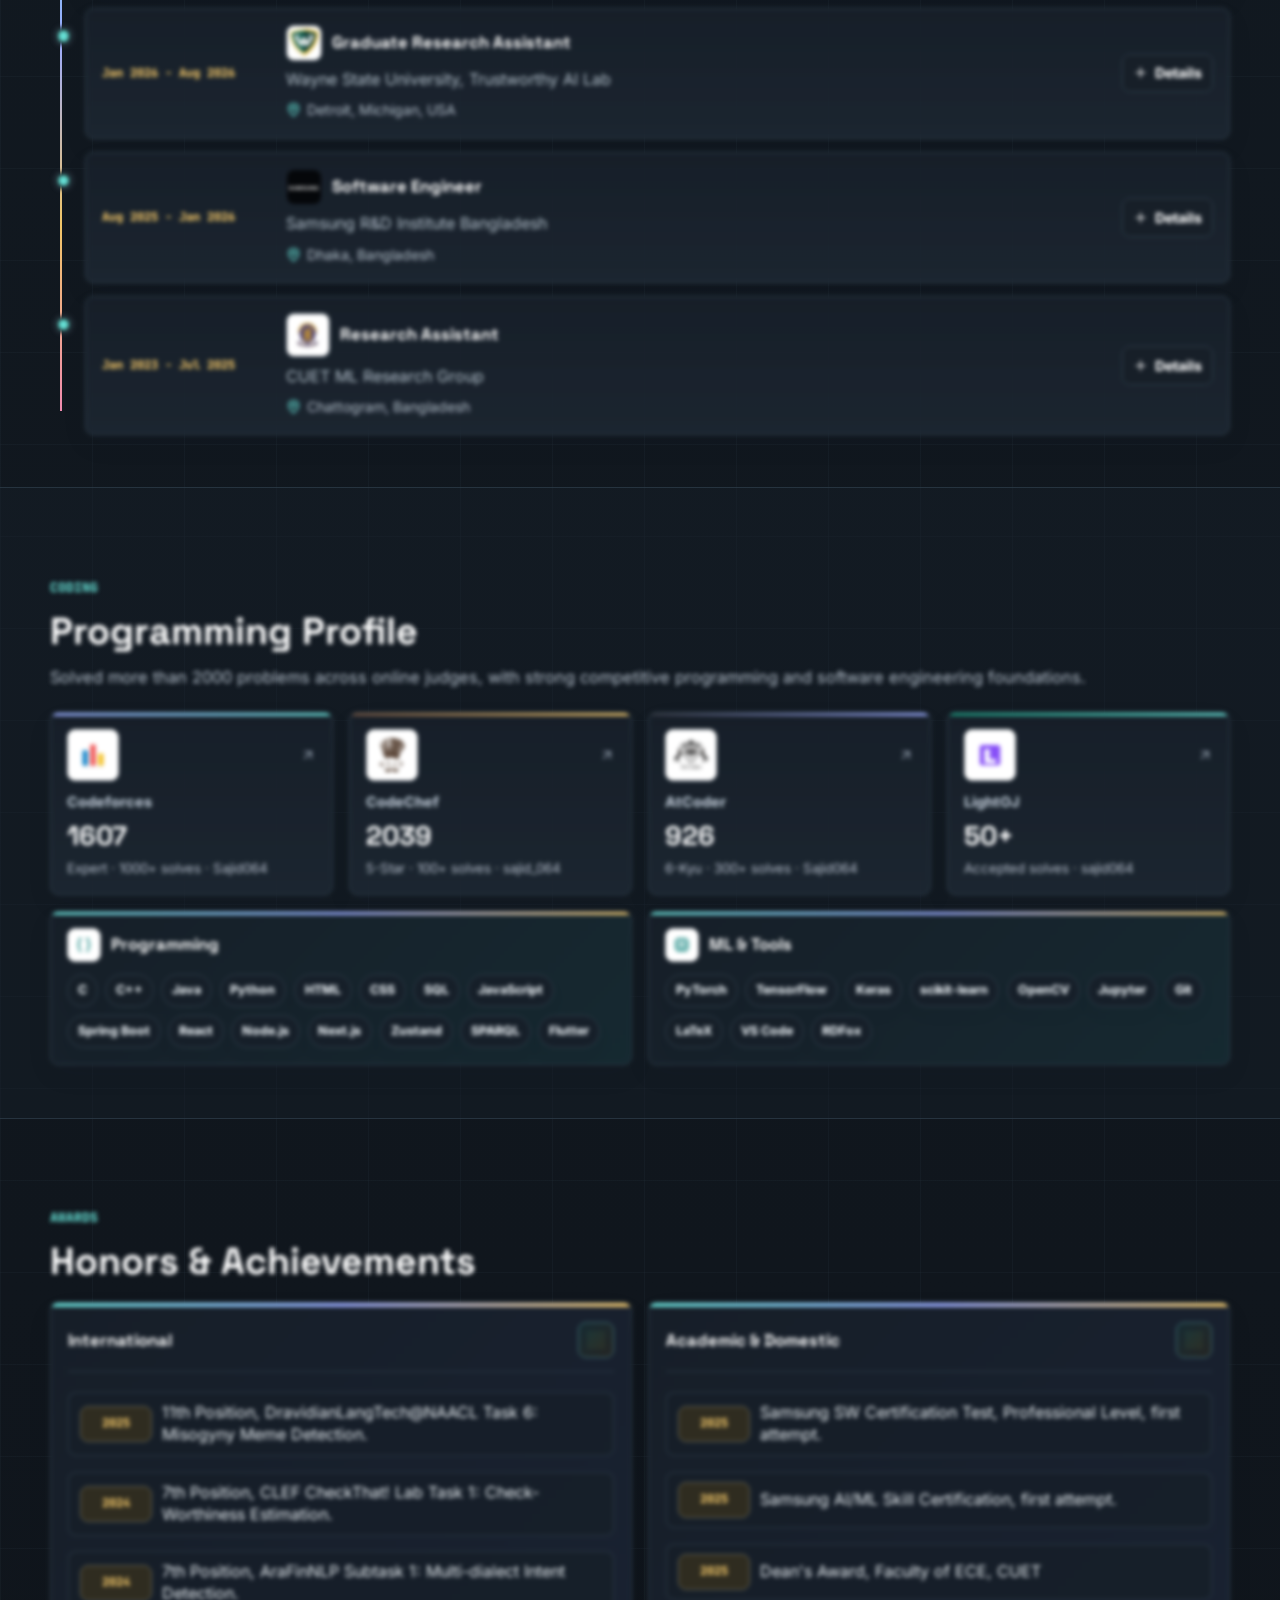
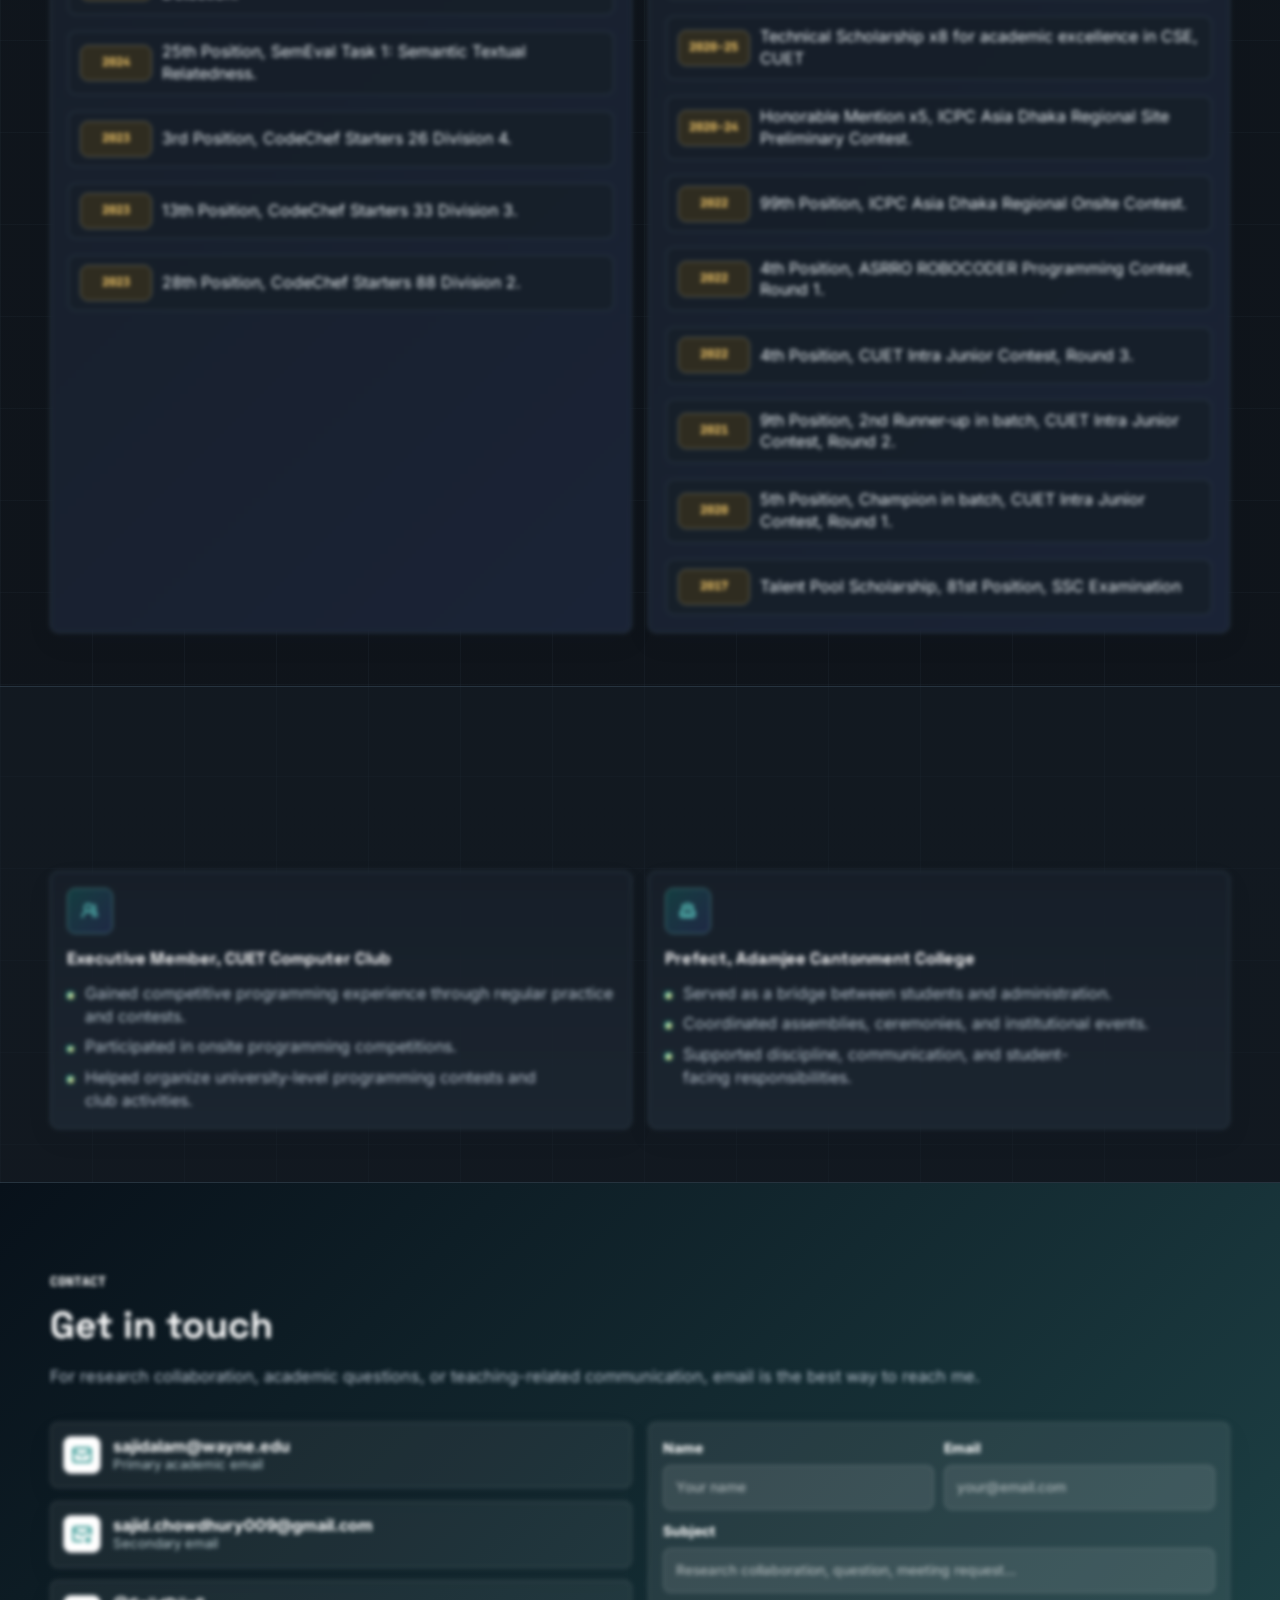
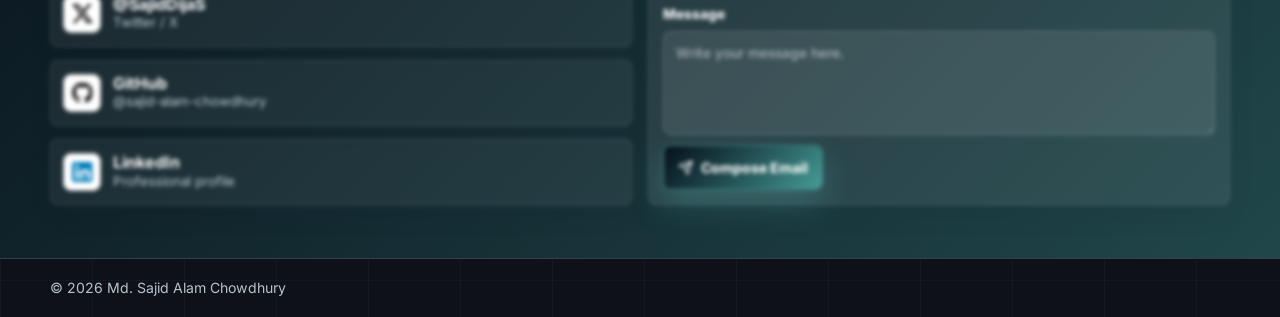
==== commit 99b61cd4: "Keep publication venue labels consistently compact" ====
--- a/index.html
+++ b/index.html
@@ -59,7 +59,7 @@
       ]
     }
   </script>
-  <link rel="stylesheet" href="assets/site.css?v=20260928-responsive-final21">
+  <link rel="stylesheet" href="assets/site.css?v=20260928-responsive-final22">
   <script src="assets/lucide.min.js?v=20260913-polish70" defer></script>
   <script src="assets/site.js?v=20260928-tagline3" defer></script>
 </head>
--- a/assets/site.css
+++ b/assets/site.css
@@ -2724,8 +2724,8 @@
   .research-detail p,
   .paper-main p,
   .news-entry p:not(.news-kind),
-  .pub-card p,
-  .paper-card p,
+  .pub-card p:not(.paper-venue),
+  .paper-card p:not(.paper-venue),
   .timeline-item p,
   .card p,
   .achievement-card p,
@@ -2767,8 +2767,8 @@
   .research-detail p,
   .paper-main p,
   .news-entry p:not(.news-kind),
-  .pub-card p,
-  .paper-card p,
+  .pub-card p:not(.paper-venue),
+  .paper-card p:not(.paper-venue),
   .timeline-item p,
   .card p,
   .achievement-card p,
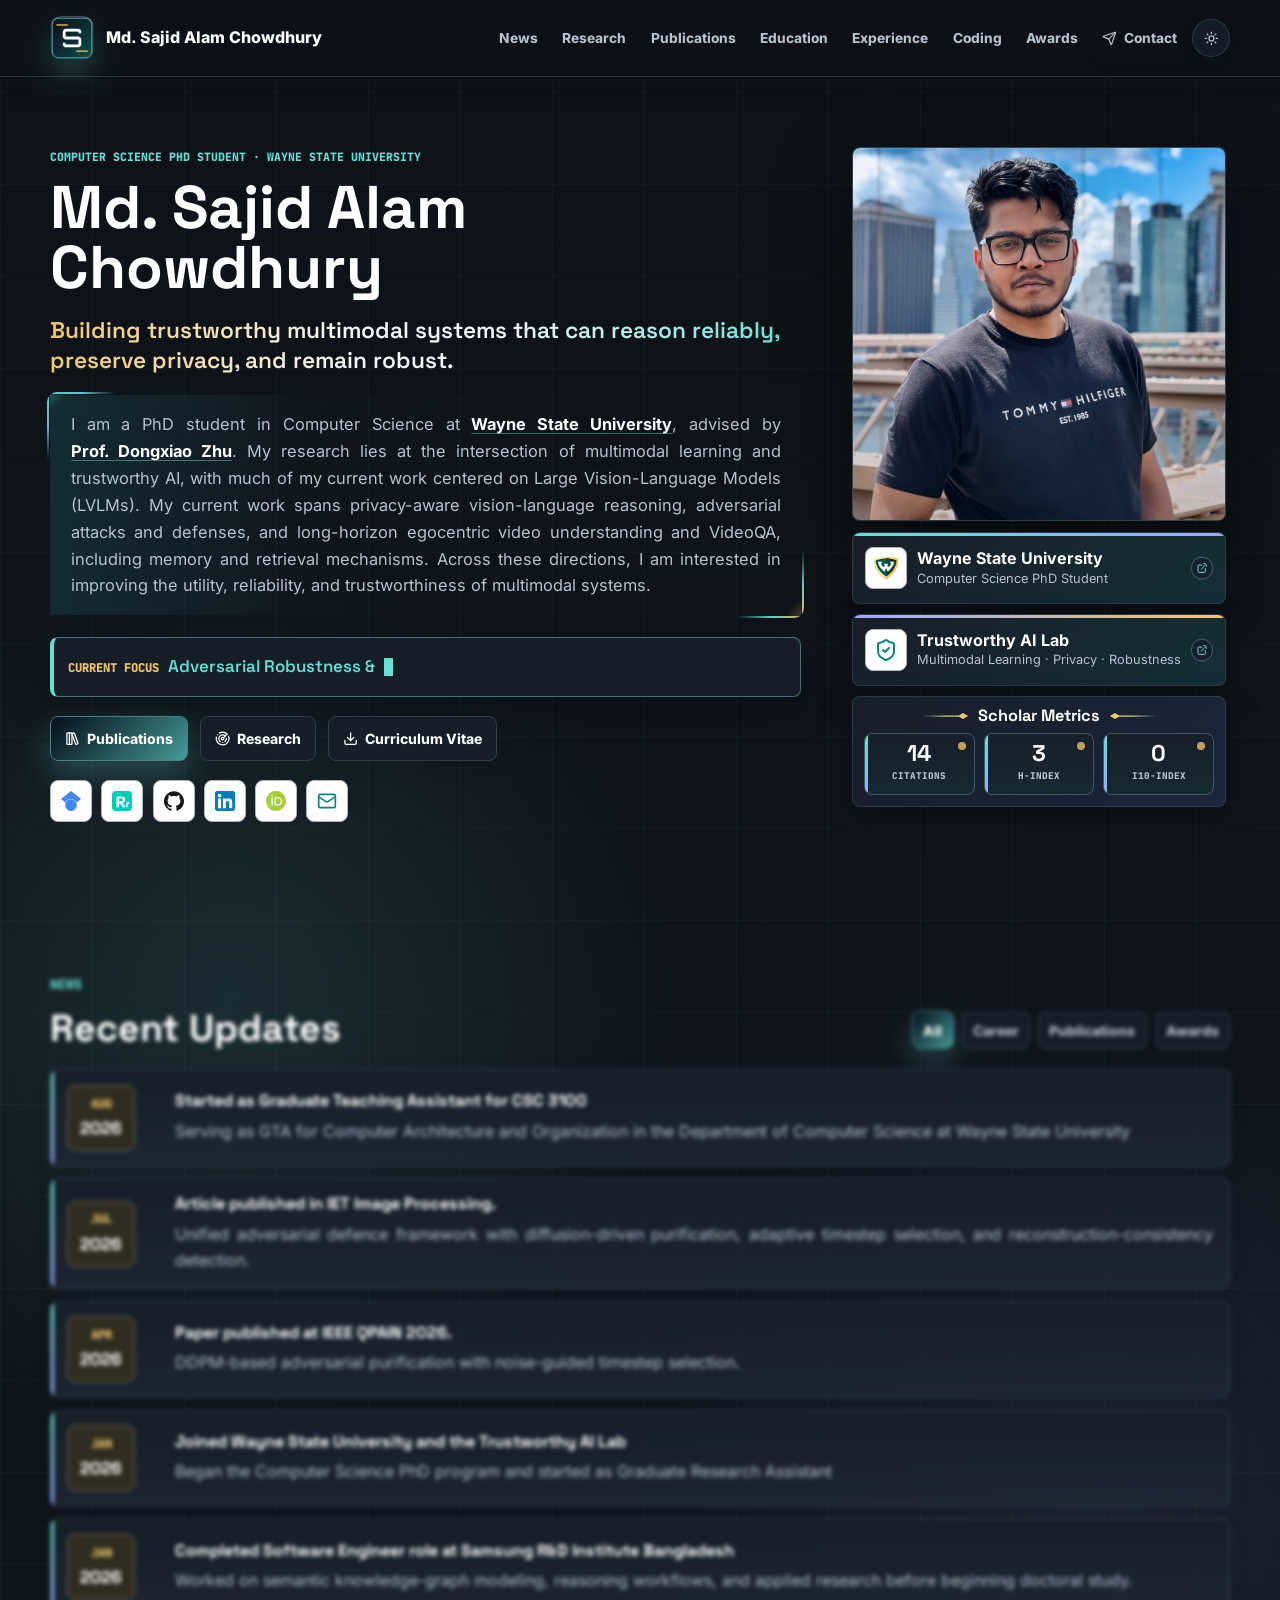
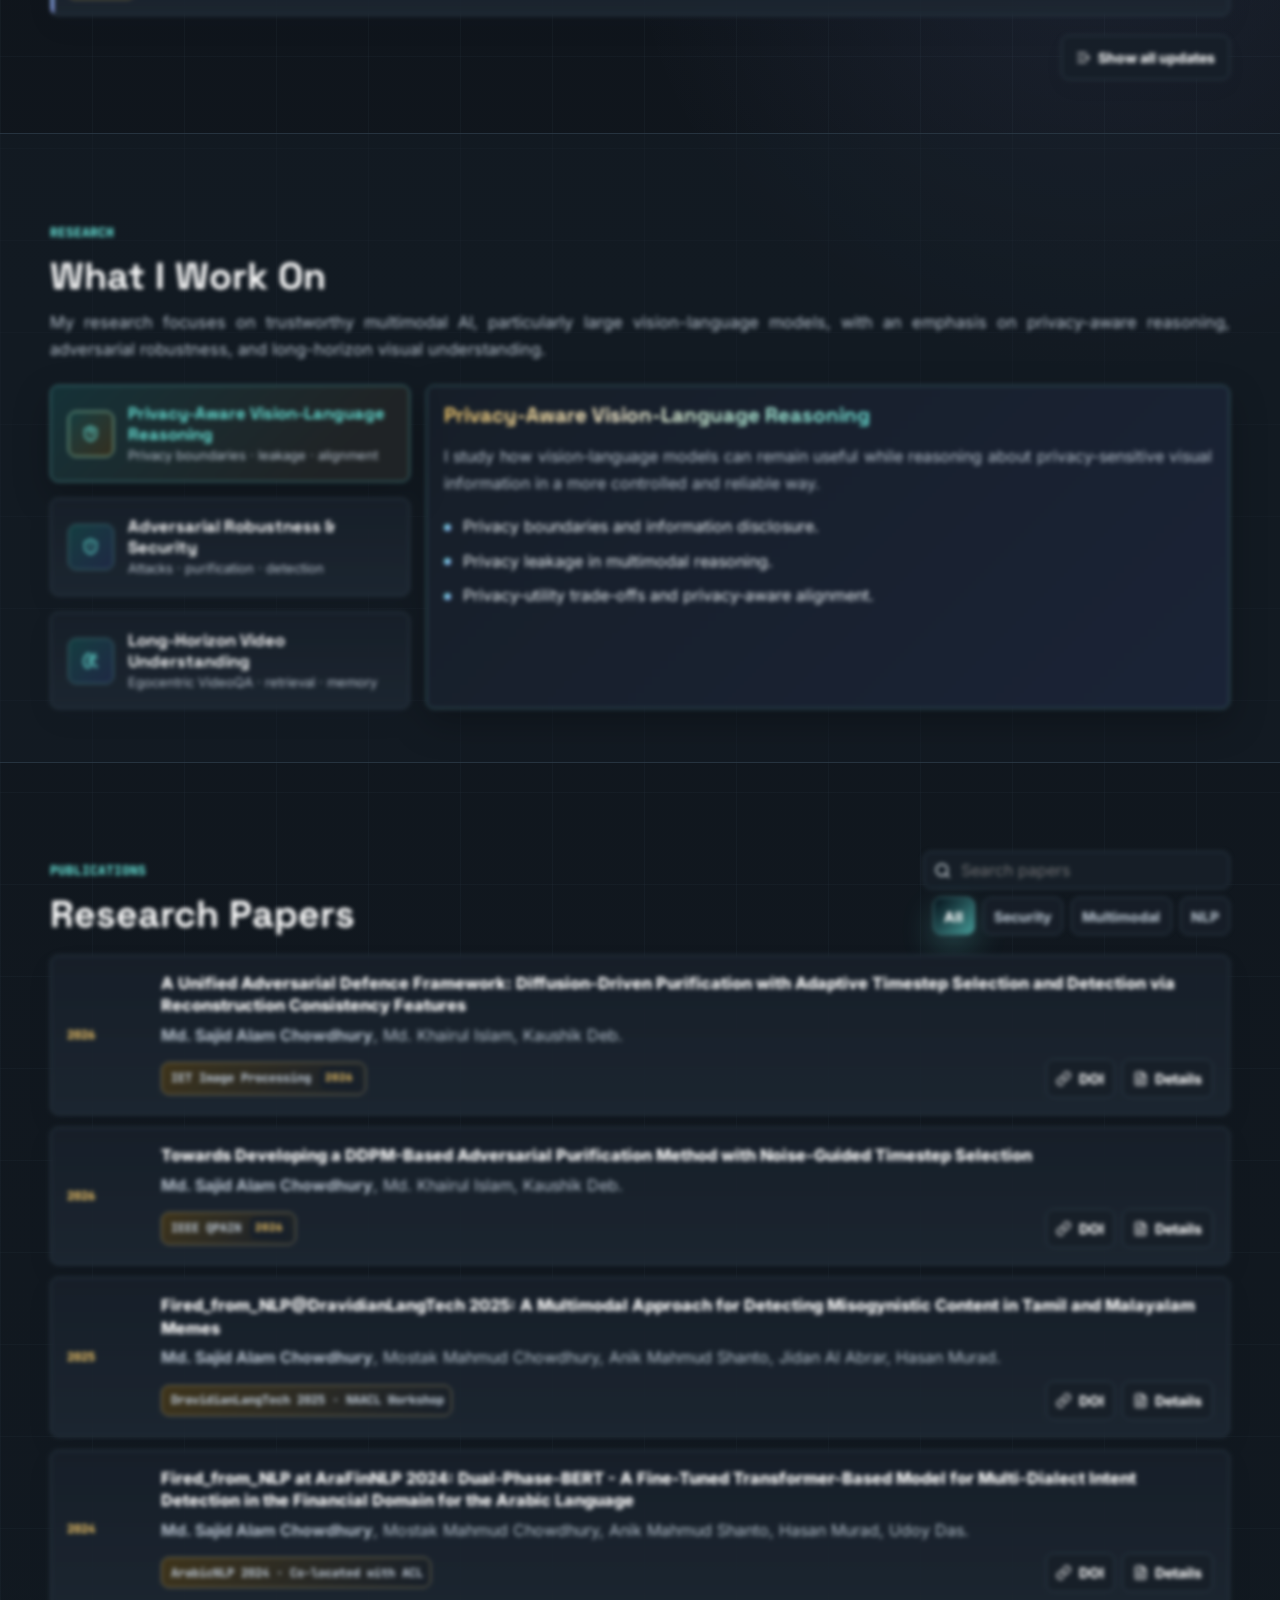
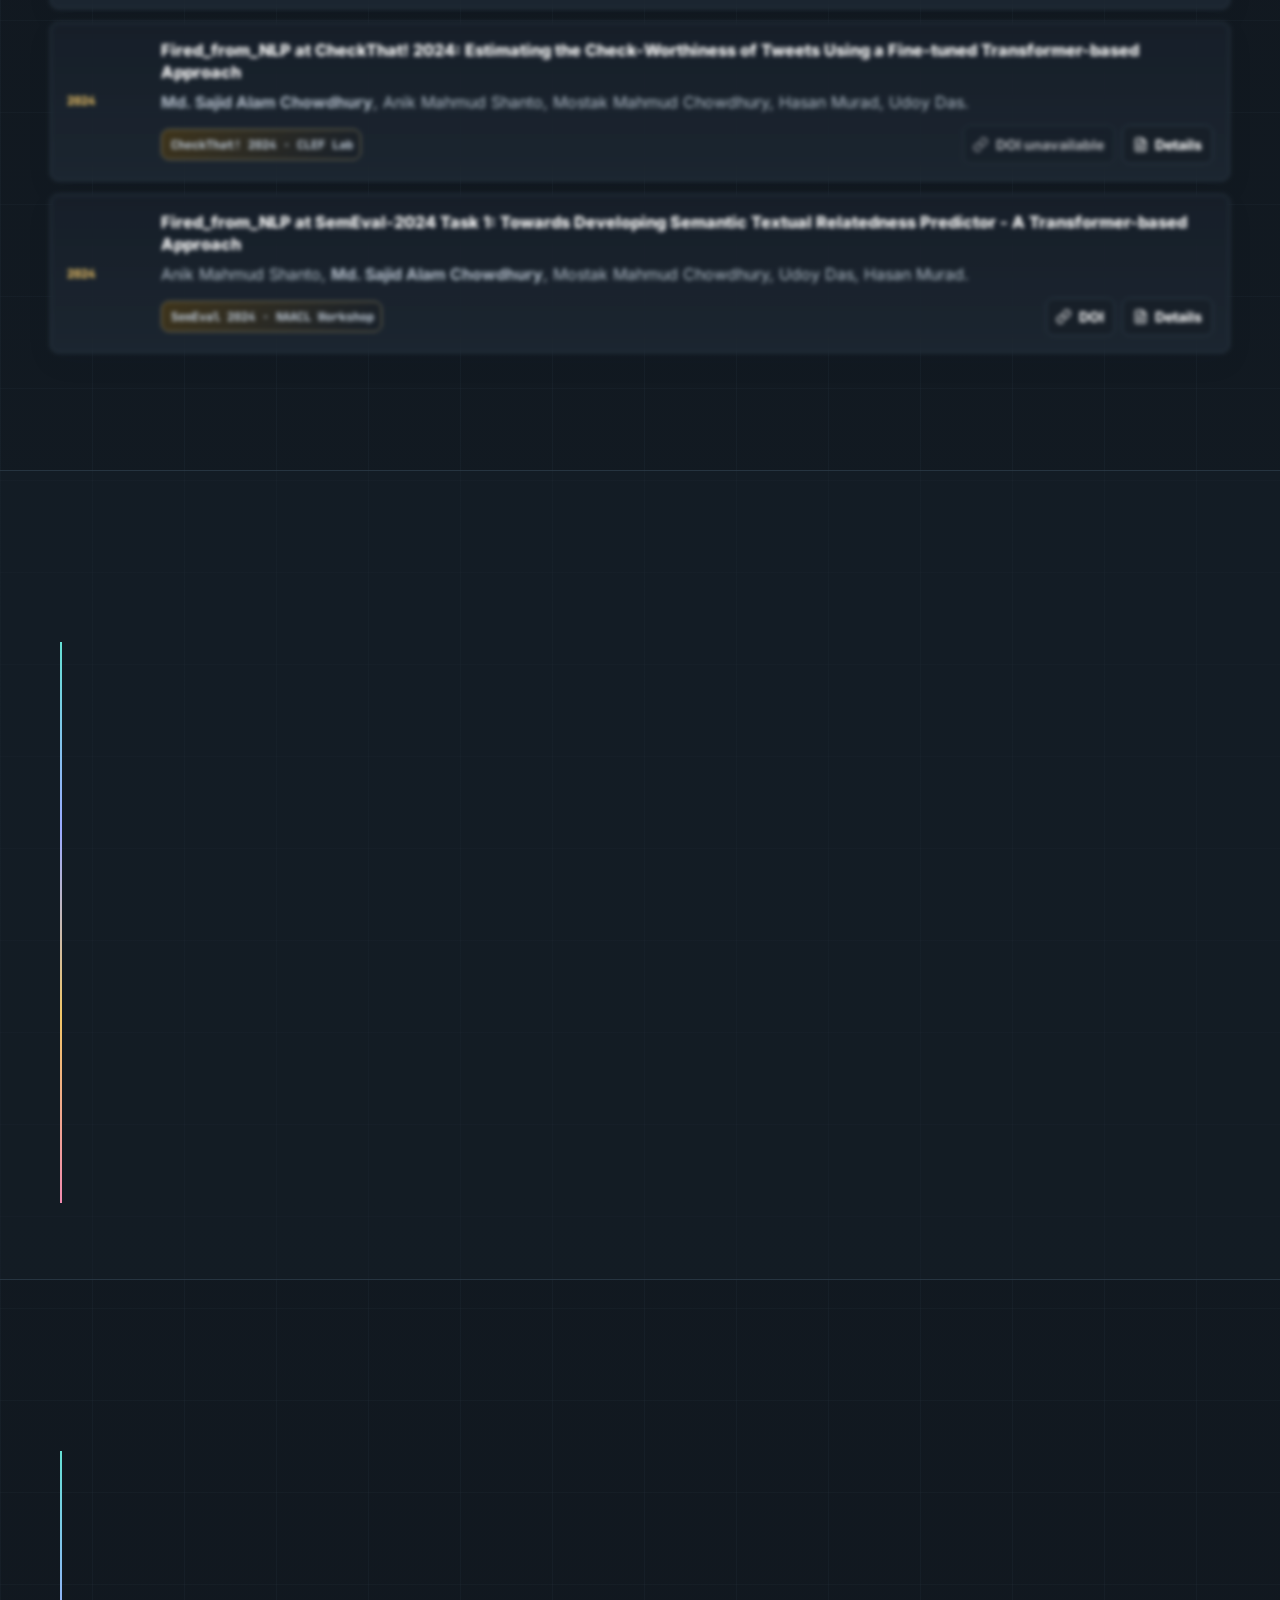
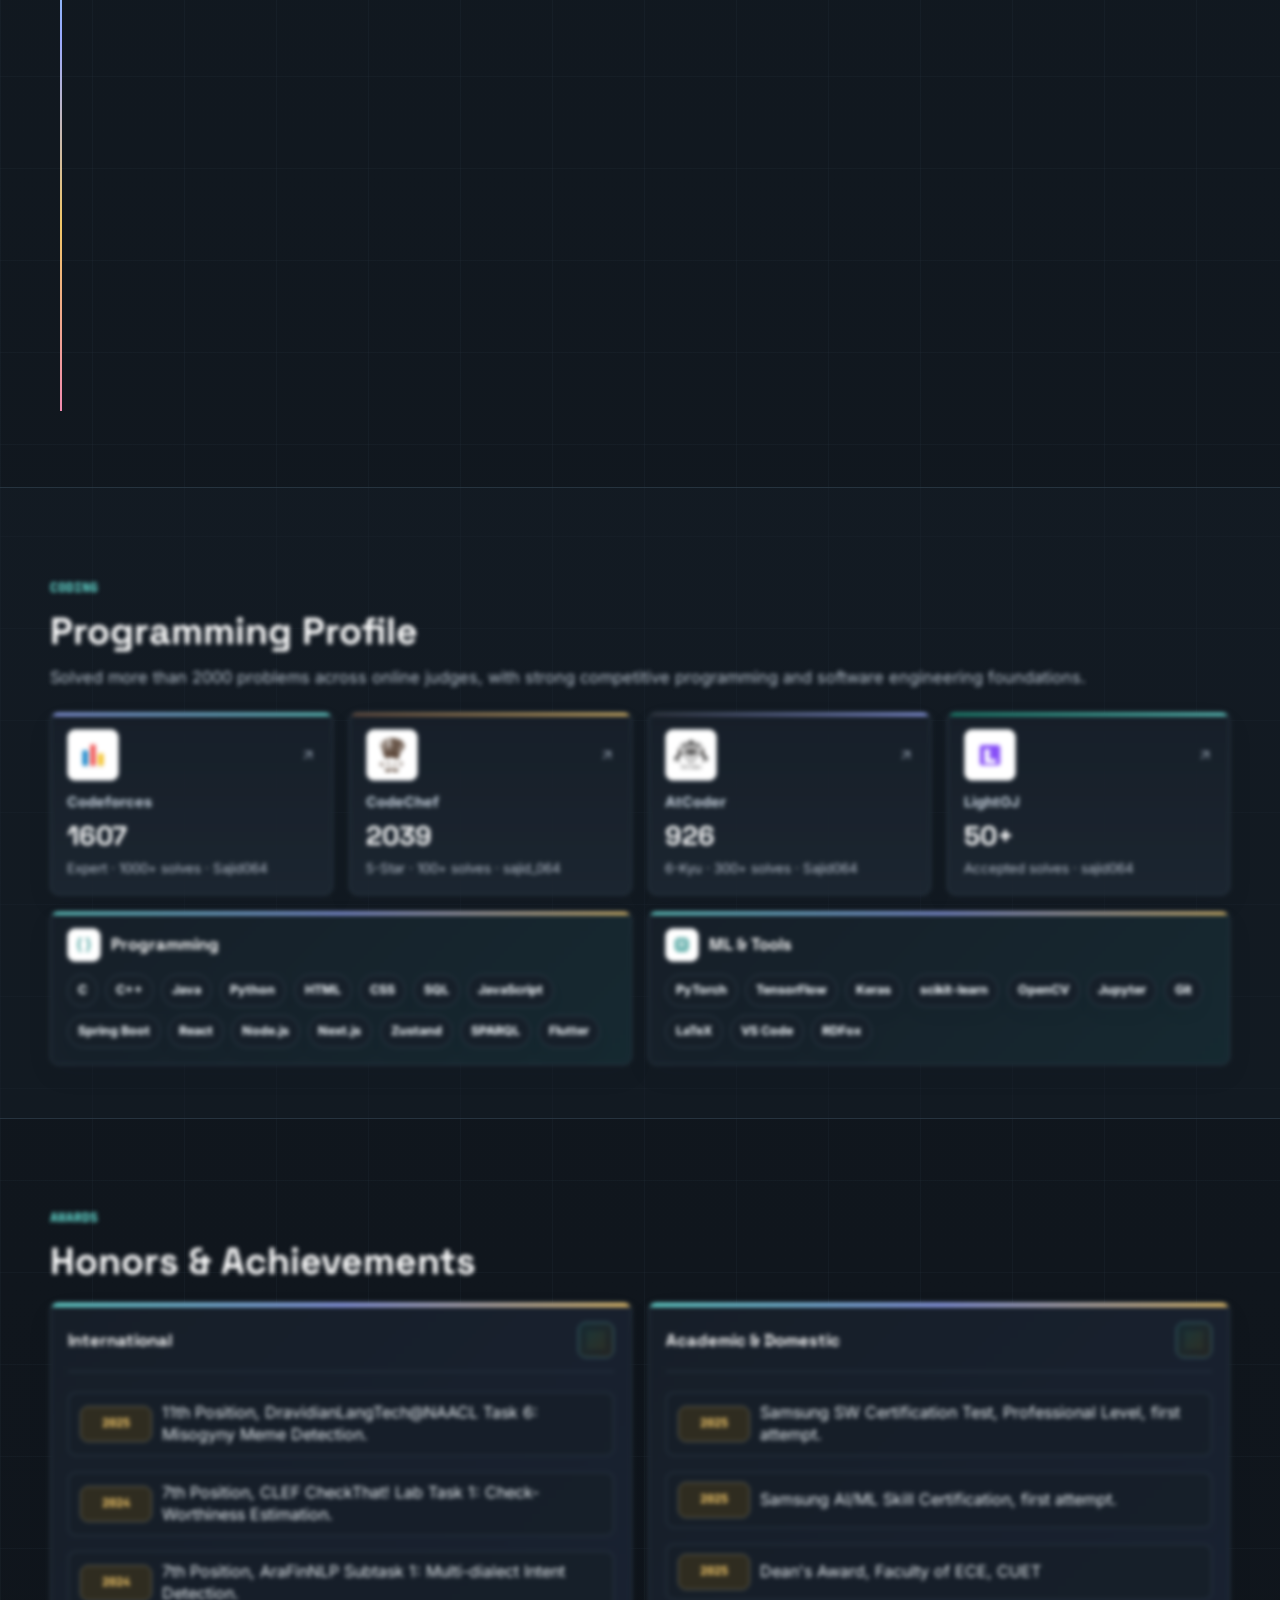
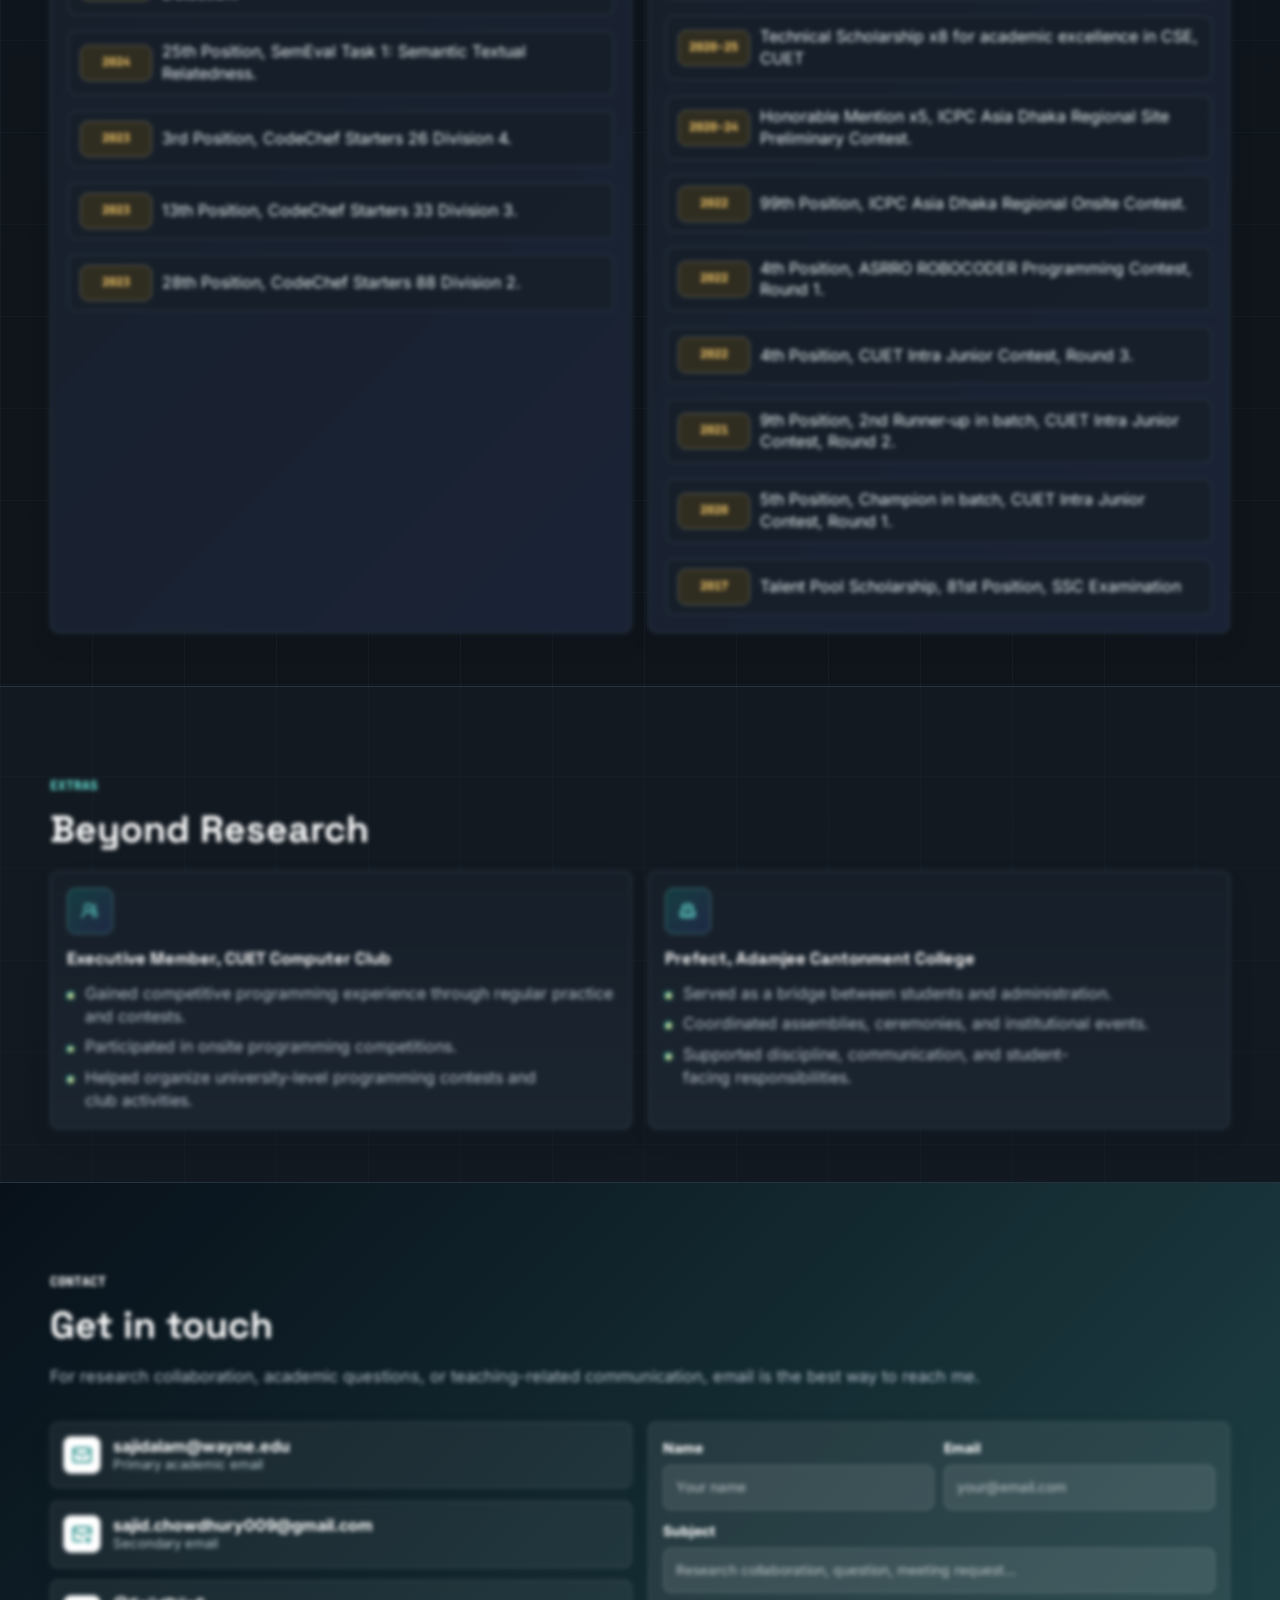
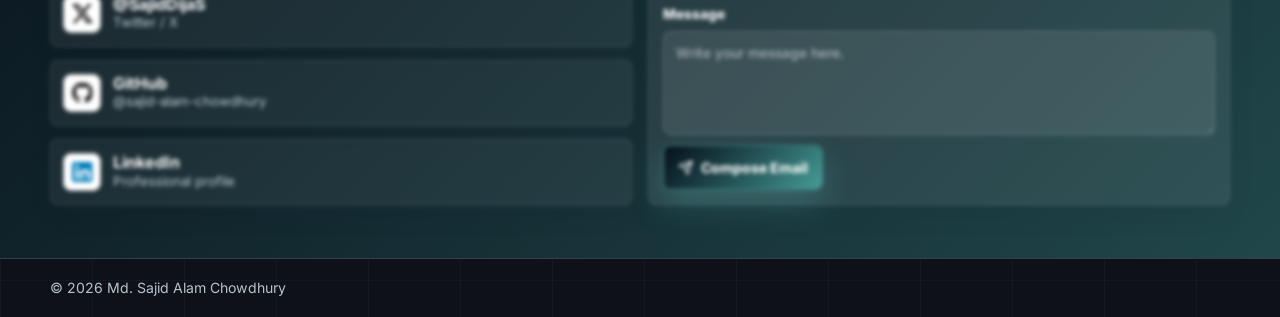
==== commit ac068d12: "Refine individual paper detail pages" ====
--- a/index.html
+++ b/index.html
@@ -59,9 +59,9 @@
       ]
     }
   </script>
-  <link rel="stylesheet" href="assets/site.css?v=20260928-responsive-final22">
+  <link rel="stylesheet" href="assets/site.css?v=20260928-responsive-final23">
   <script src="assets/lucide.min.js?v=20260913-polish70" defer></script>
-  <script src="assets/site.js?v=20260928-tagline3" defer></script>
+  <script src="assets/site.js?v=20260928-paper-details1" defer></script>
 </head>
 <body>
   <div class="scroll-progress" aria-hidden="true"></div>
--- a/assets/site.css
+++ b/assets/site.css
@@ -2255,6 +2255,18 @@
 .paper-main,
 .paper-side {
   min-width: 0;
+}
+
+.paper-main {
+  display: grid;
+  gap: 1rem;
+  border: 0;
+  background: transparent;
+  padding: 0;
+  box-shadow: none;
+}
+
+.paper-side {
   padding: 1.1rem;
 }
 
@@ -2264,12 +2276,70 @@
 }
 
 .paper-main h2 {
-  margin-top: 1.25rem;
+  margin: 0;
   font-size: 1.42rem;
 }
 
-.paper-main h2:first-child {
-  margin-top: 0;
+.paper-section {
+  min-width: 0;
+  border: 1px solid var(--line);
+  border-radius: var(--radius);
+  padding: 1.05rem;
+  box-shadow: 0 10px 28px rgba(7, 15, 28, 0.045);
+}
+
+.paper-details {
+  border-color: color-mix(in srgb, var(--amber) 34%, var(--line));
+  background: linear-gradient(135deg, color-mix(in srgb, var(--amber-soft) 50%, var(--surface)), color-mix(in srgb, var(--surface) 96%, transparent));
+}
+
+.paper-abstract {
+  border-color: color-mix(in srgb, var(--teal) 30%, var(--line));
+  background: linear-gradient(135deg, color-mix(in srgb, var(--teal-soft) 42%, var(--surface)), color-mix(in srgb, var(--surface) 96%, transparent));
+}
+
+.paper-bibtex {
+  background: linear-gradient(180deg, color-mix(in srgb, var(--surface) 98%, transparent), color-mix(in srgb, var(--surface-2) 90%, transparent));
+}
+
+.paper-details a {
+  color: var(--teal);
+  text-decoration: underline;
+  text-decoration-color: color-mix(in srgb, var(--teal) 55%, transparent);
+  text-underline-offset: 0.18em;
+}
+
+.paper-section-heading {
+  display: flex;
+  align-items: center;
+  justify-content: space-between;
+  gap: 0.8rem;
+}
+
+.bibtex-copy {
+  width: 38px;
+  height: 38px;
+  flex: 0 0 38px;
+  display: inline-grid;
+  place-items: center;
+  border: 1px solid color-mix(in srgb, var(--teal) 30%, var(--line));
+  border-radius: 50%;
+  background: color-mix(in srgb, var(--teal-soft) 42%, var(--surface));
+  color: var(--teal);
+  padding: 0;
+  cursor: pointer;
+  transition: transform var(--motion-control) var(--ease-interactive), border-color var(--motion-control) ease, background var(--motion-control) ease;
+}
+
+.bibtex-copy:hover {
+  transform: translateY(-1px) scale(1.03);
+  border-color: color-mix(in srgb, var(--amber) 46%, var(--teal));
+  background: color-mix(in srgb, var(--amber-soft) 42%, var(--surface));
+}
+
+.bibtex-copy svg {
+  width: 1rem;
+  height: 1rem;
 }
 
 .abstract {
@@ -2287,6 +2357,10 @@
   font-family: "JetBrains Mono", ui-monospace, monospace;
   font-size: 0.82rem;
   line-height: 1.55;
+}
+
+.paper-bibtex pre {
+  margin: 0.78rem 0 0;
 }
 
 .paper-side {
@@ -3161,8 +3235,11 @@
     line-height: 1.2;
   }
 
-  .paper-main,
   .paper-side {
+    padding: 0.9rem;
+  }
+
+  .paper-section {
     padding: 0.9rem;
   }
 
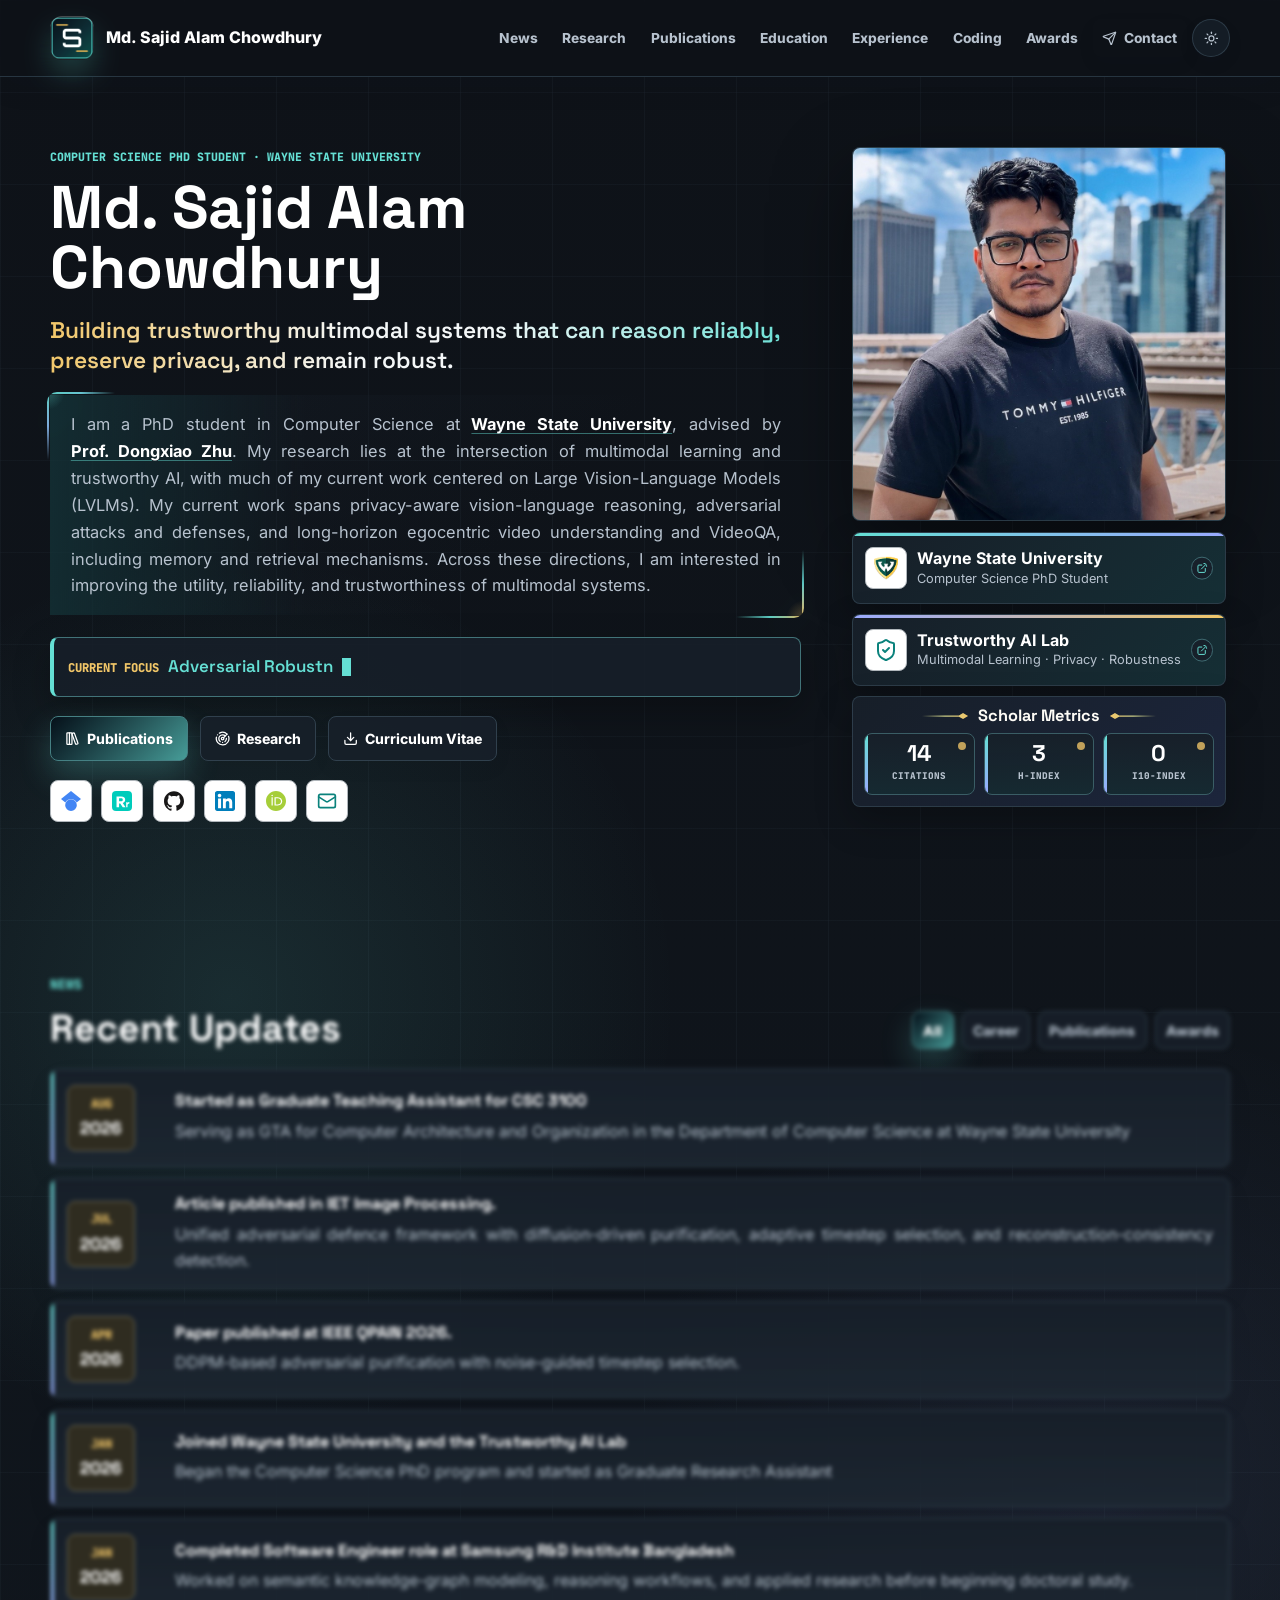
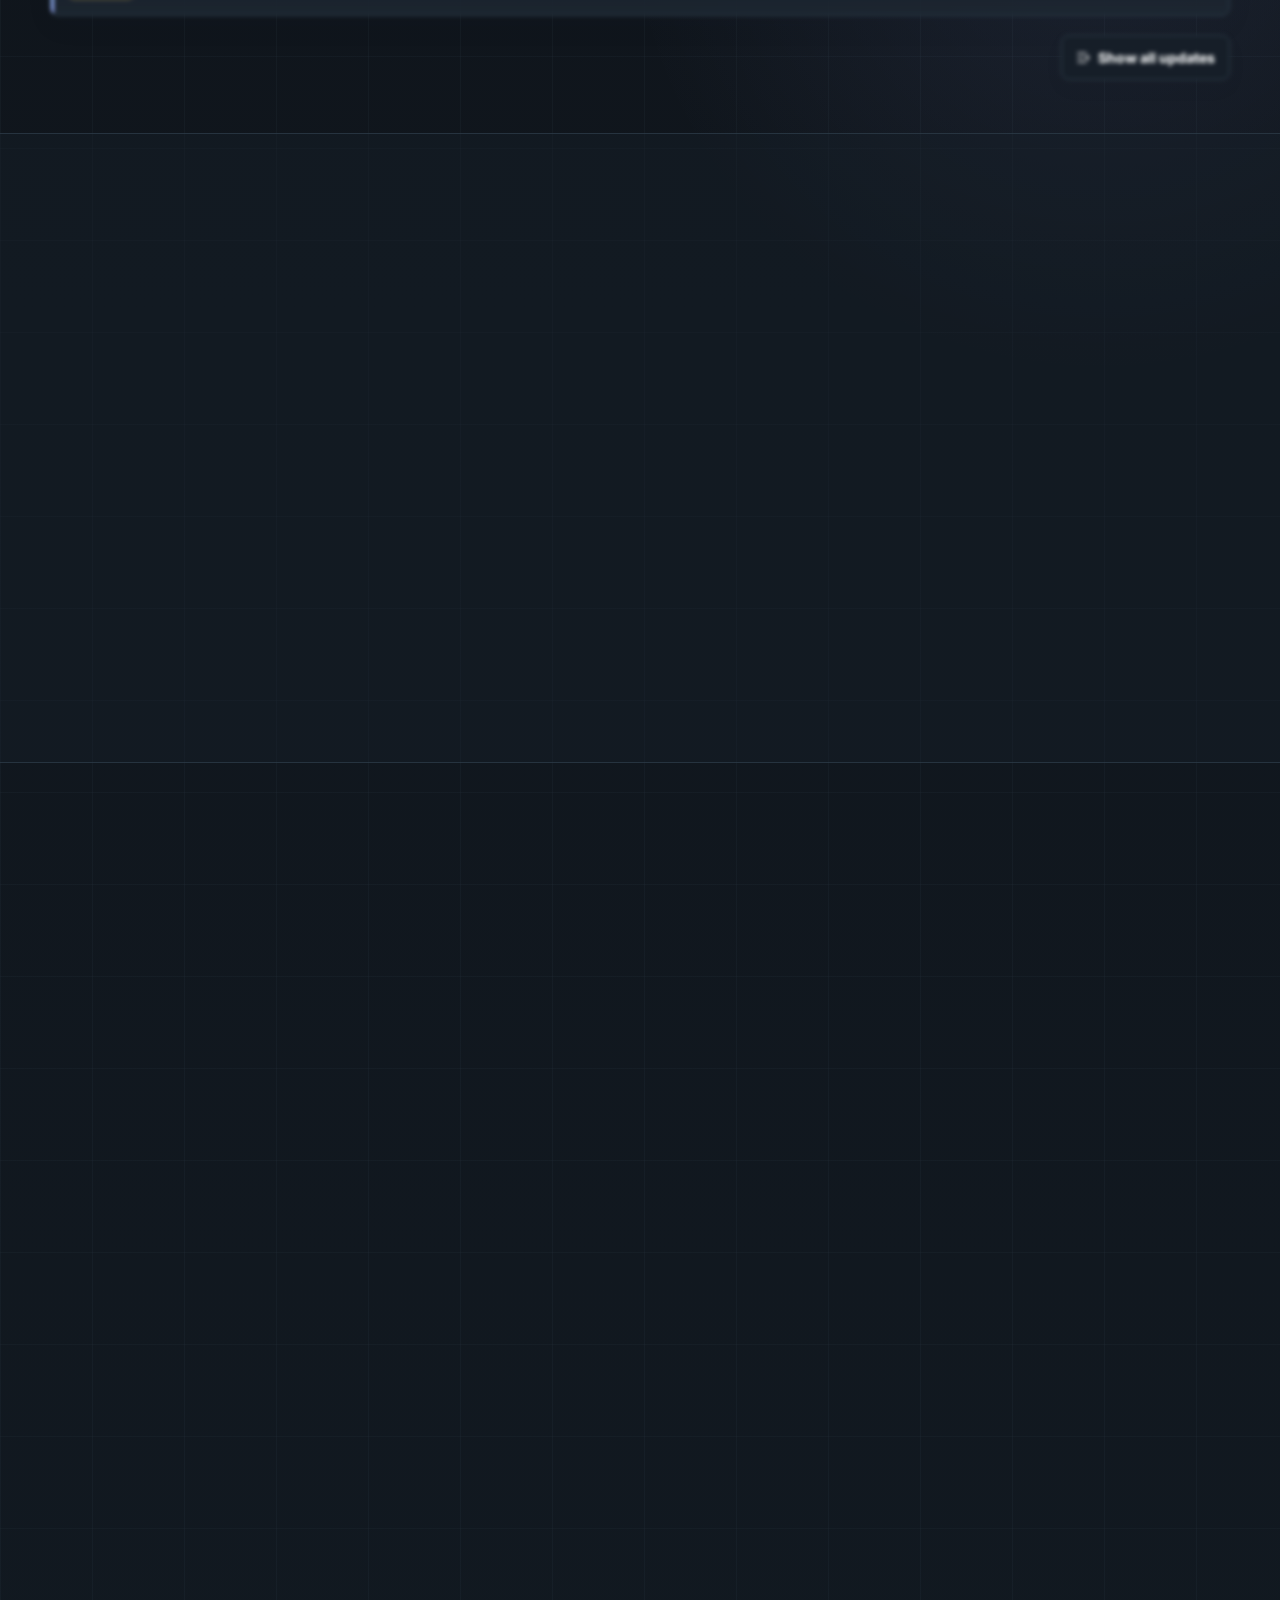
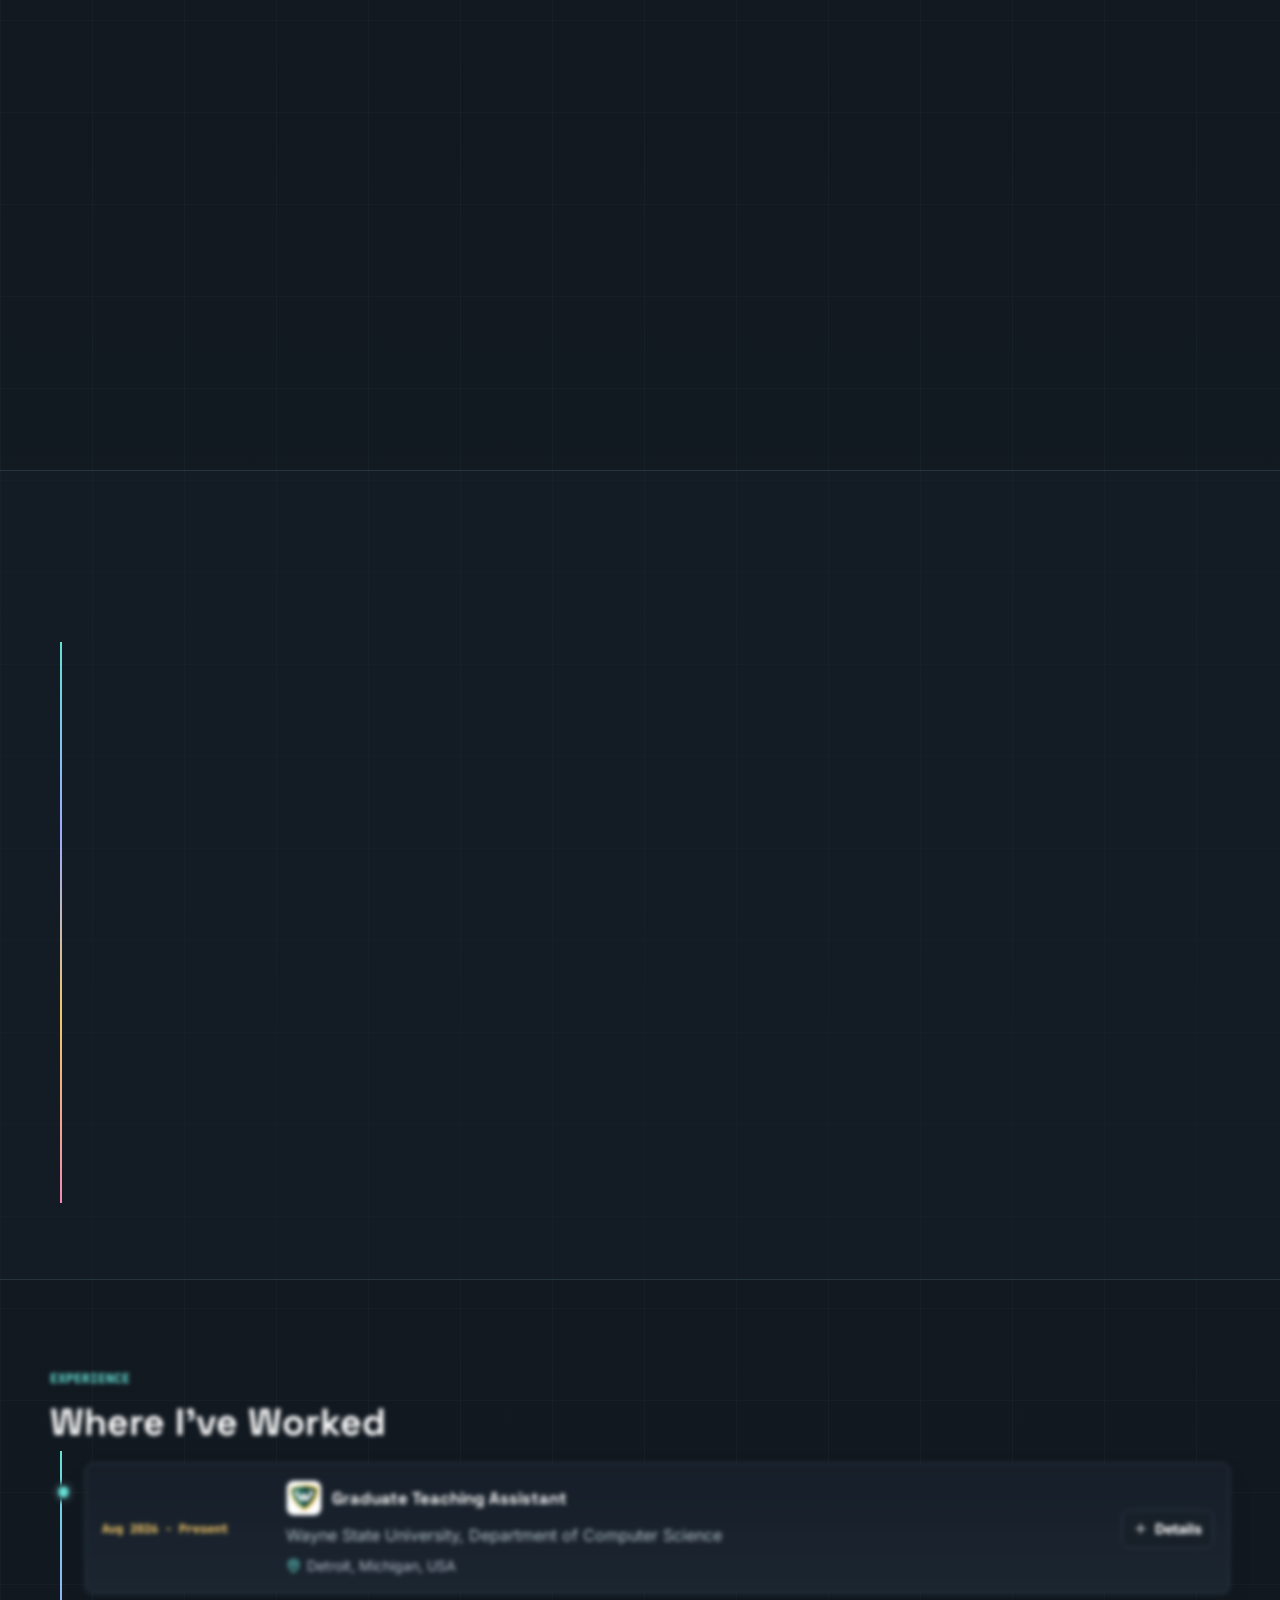
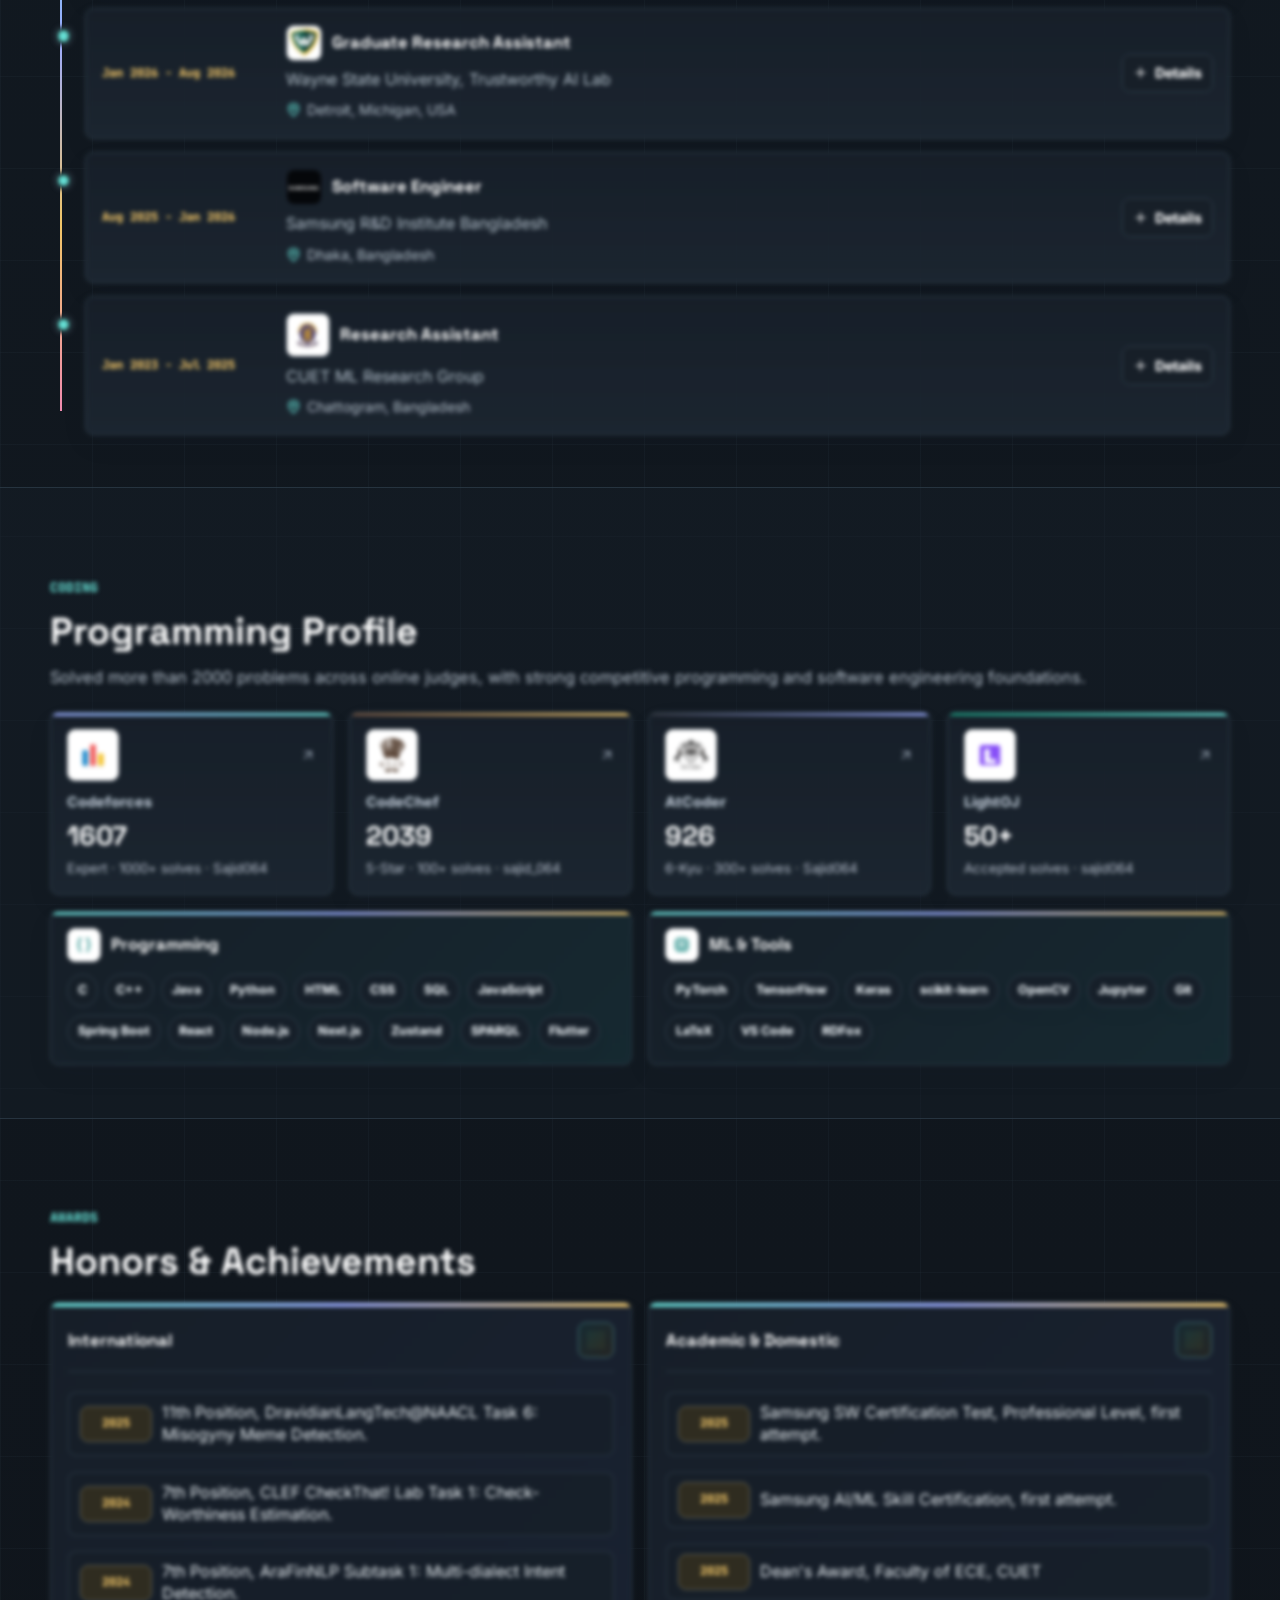
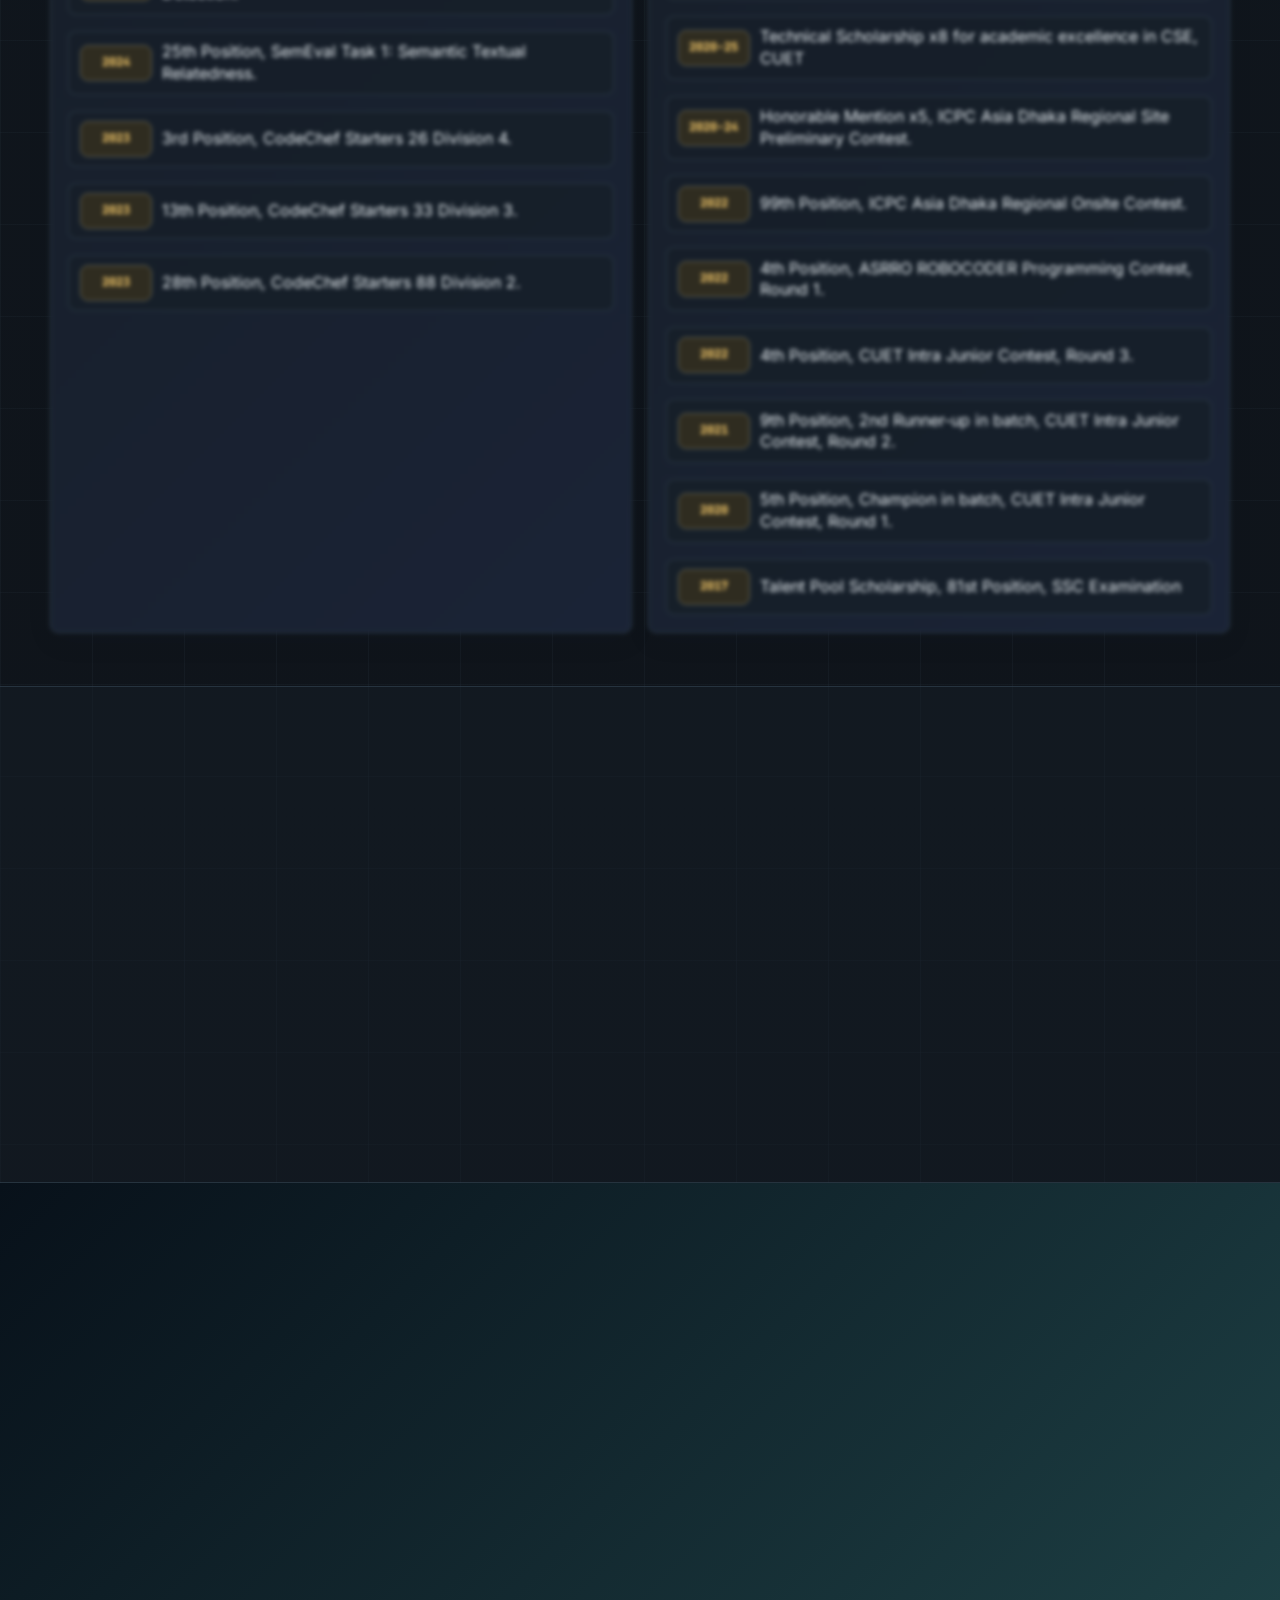
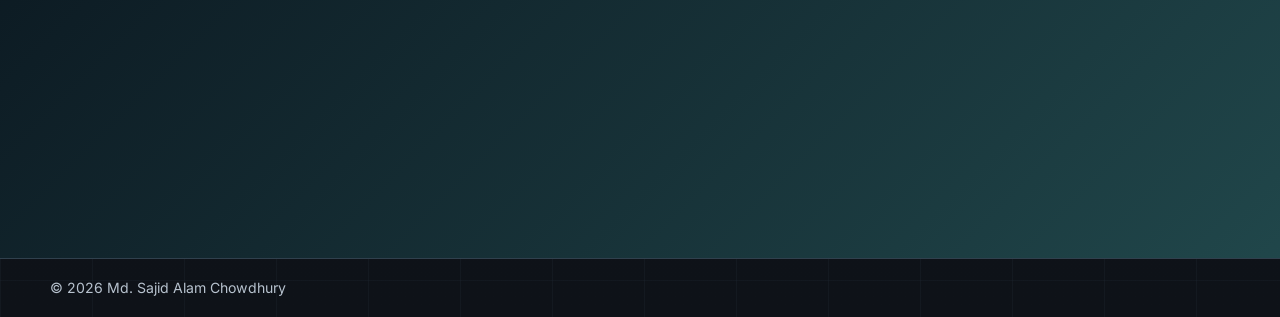
==== commit 635211a3: "Simplify contact subject placeholder" ====
--- a/index.html
+++ b/index.html
@@ -339,7 +339,7 @@
         </div>
         <form class="contact-form reveal" action="mailto:sajidalam@wayne.edu" method="post" enctype="text/plain" data-contact-form>
           <div class="field-grid"><label>Name<input name="name" autocomplete="name" placeholder="Your name"></label><label>Email<input name="email" type="email" autocomplete="email" placeholder="your@email.com"></label></div>
-          <label>Subject<input name="subject" placeholder="Research collaboration, question, meeting request..."></label>
+          <label>Subject<input name="subject" placeholder="Message subject"></label>
           <label>Message<textarea name="message" placeholder="Write your message here."></textarea></label>
           <button class="button primary" type="submit"><i data-lucide="send"></i> Compose Email</button>
         </form>
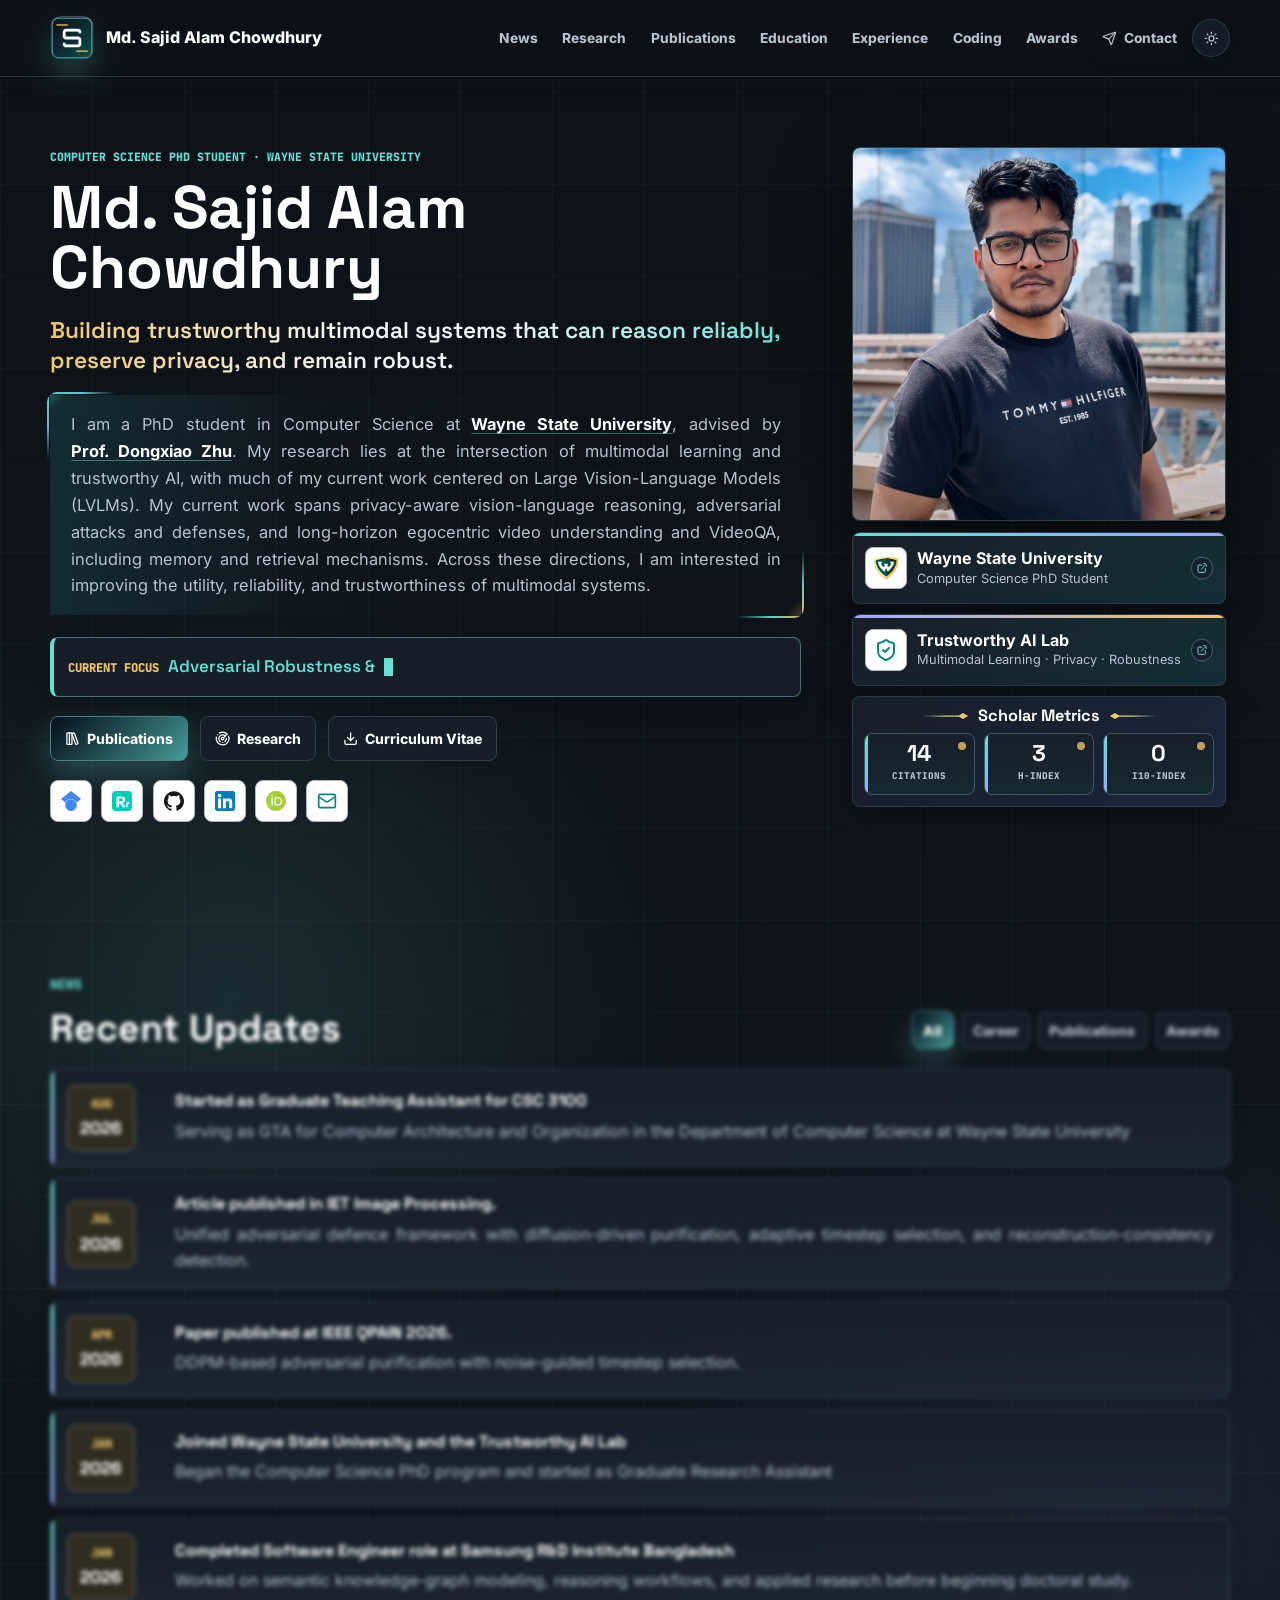
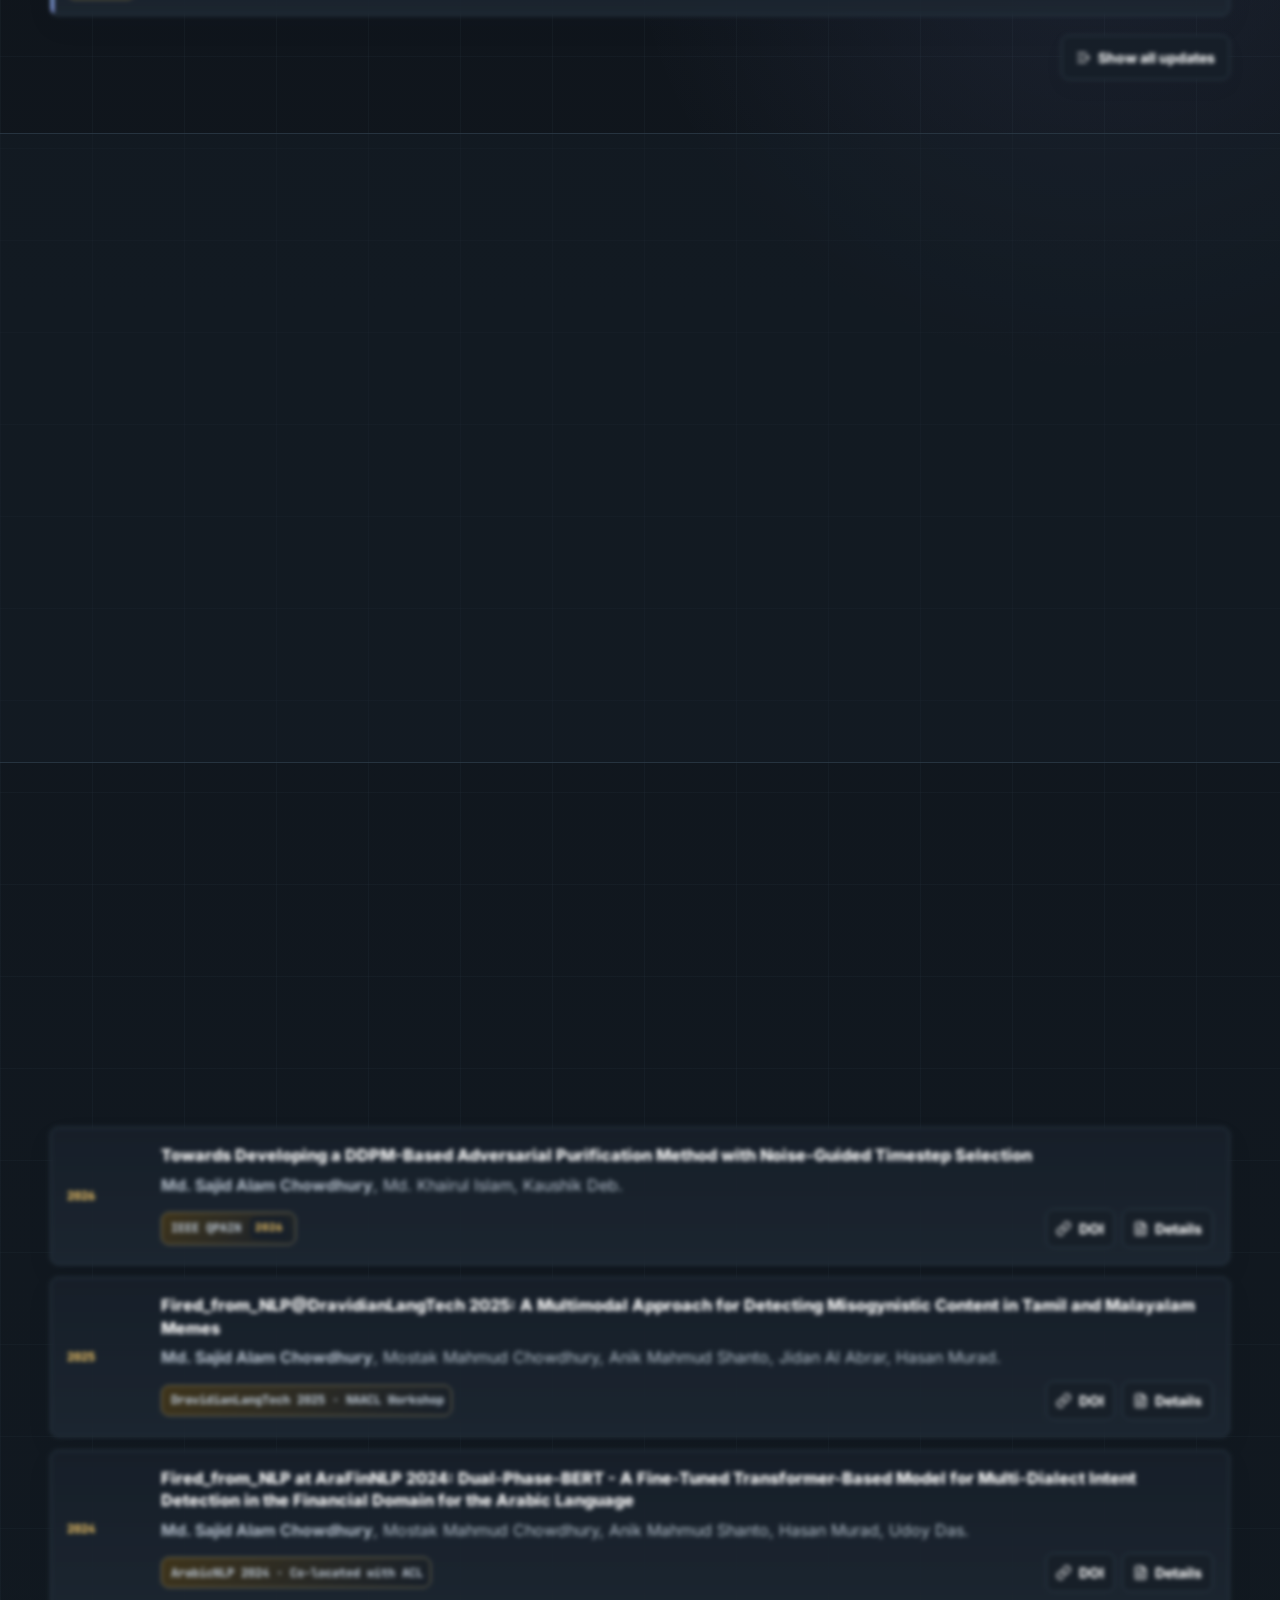
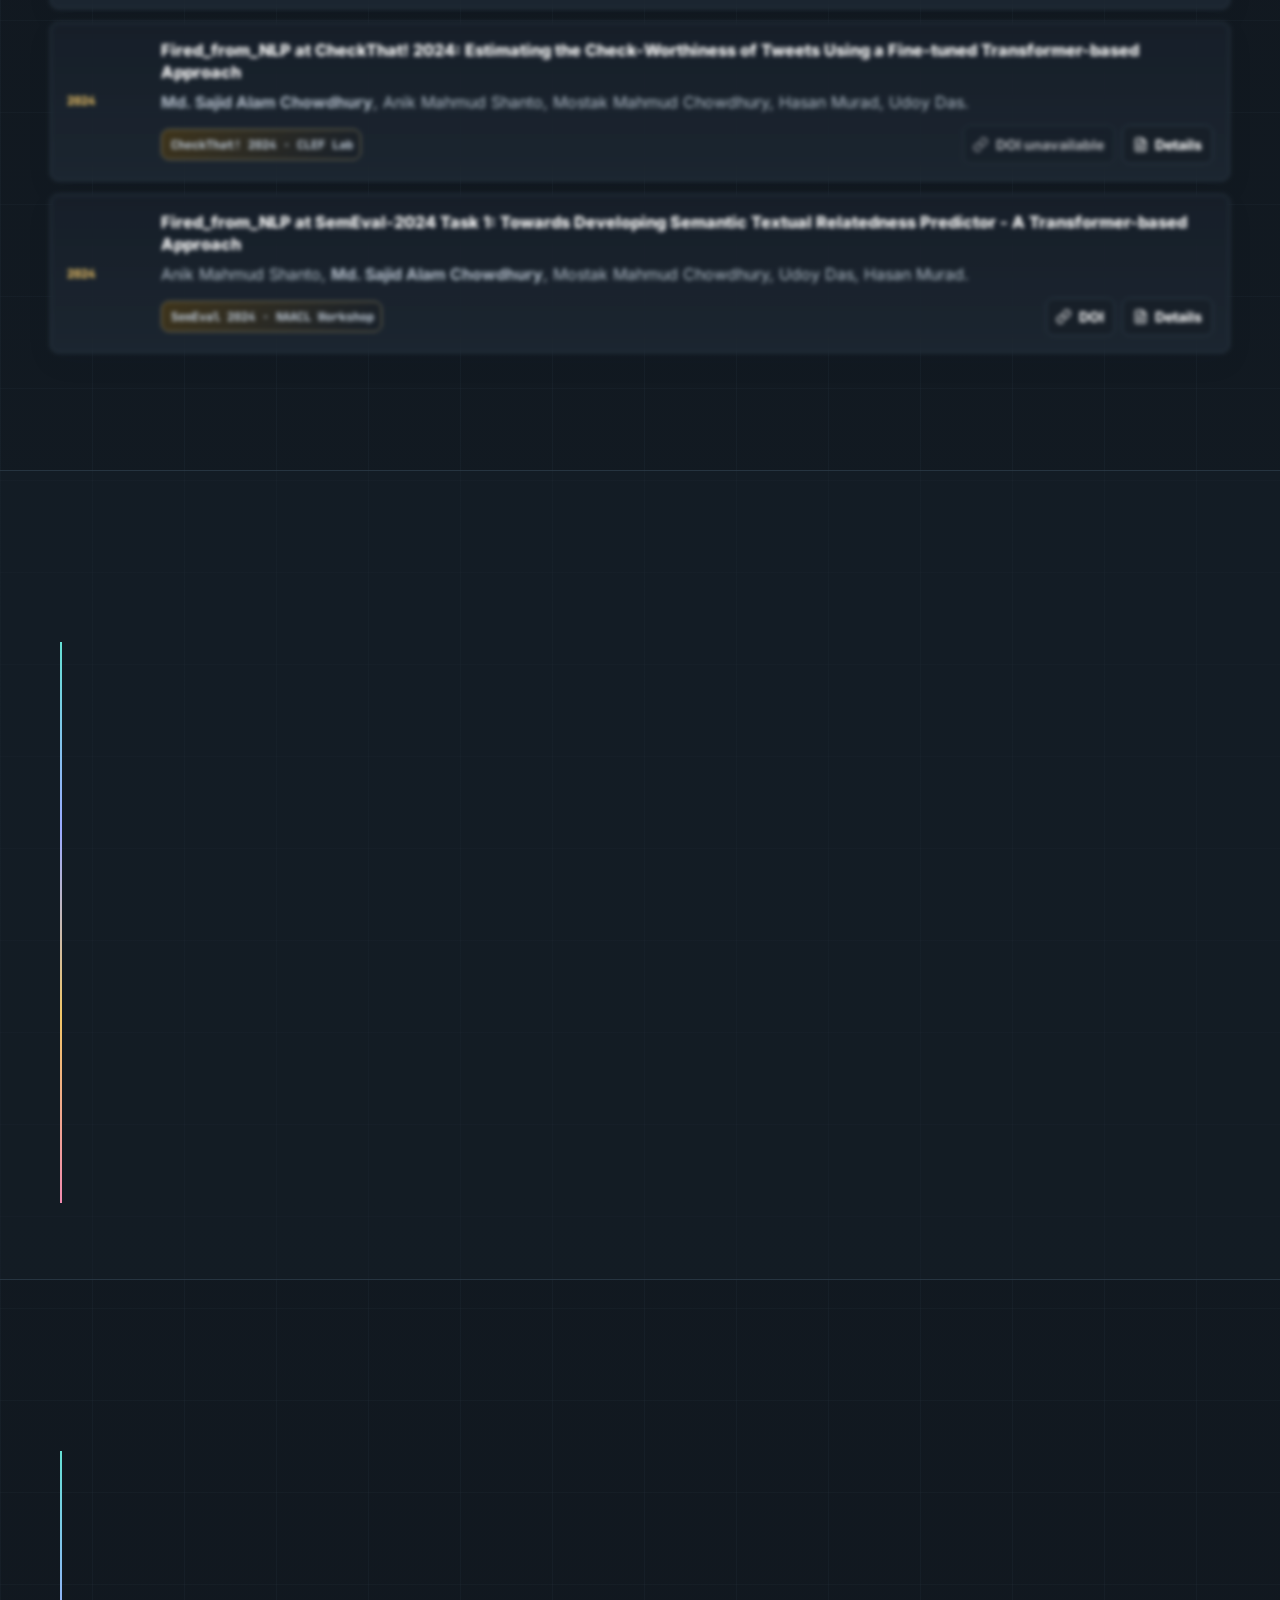
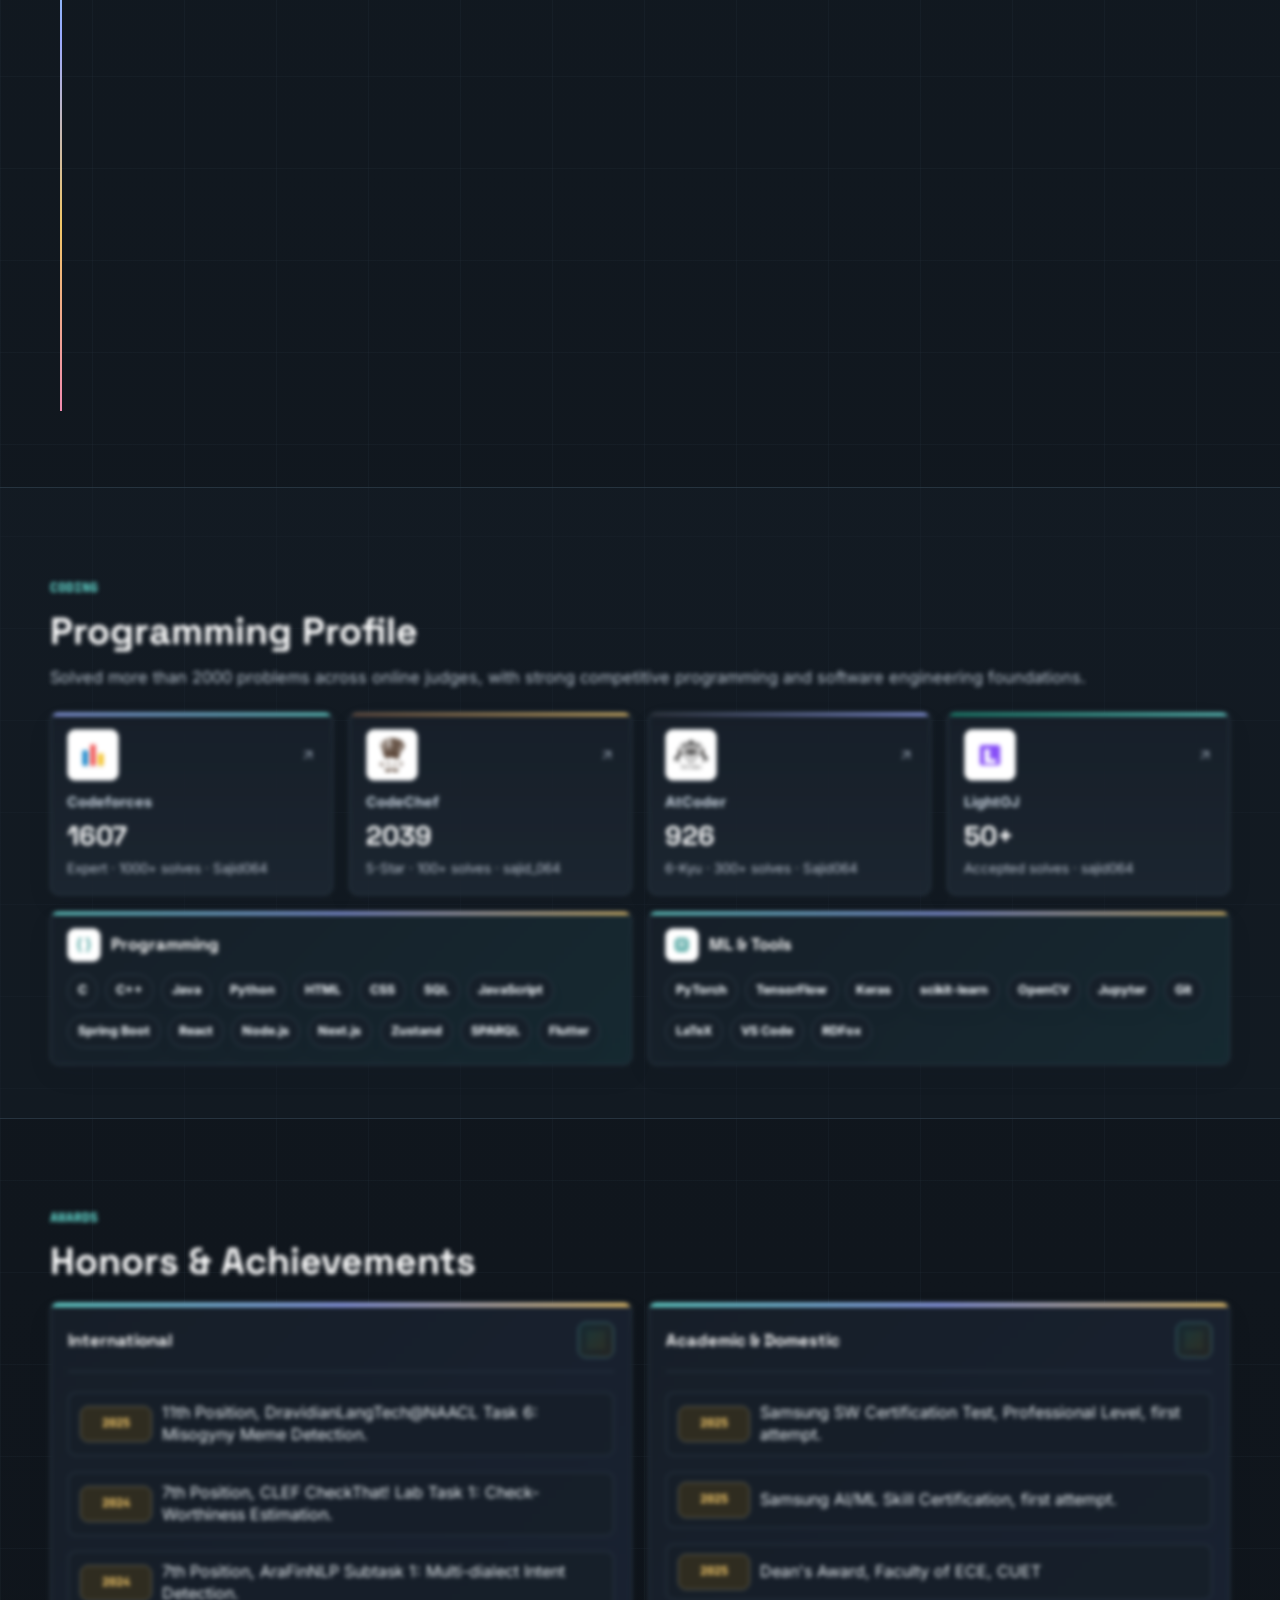
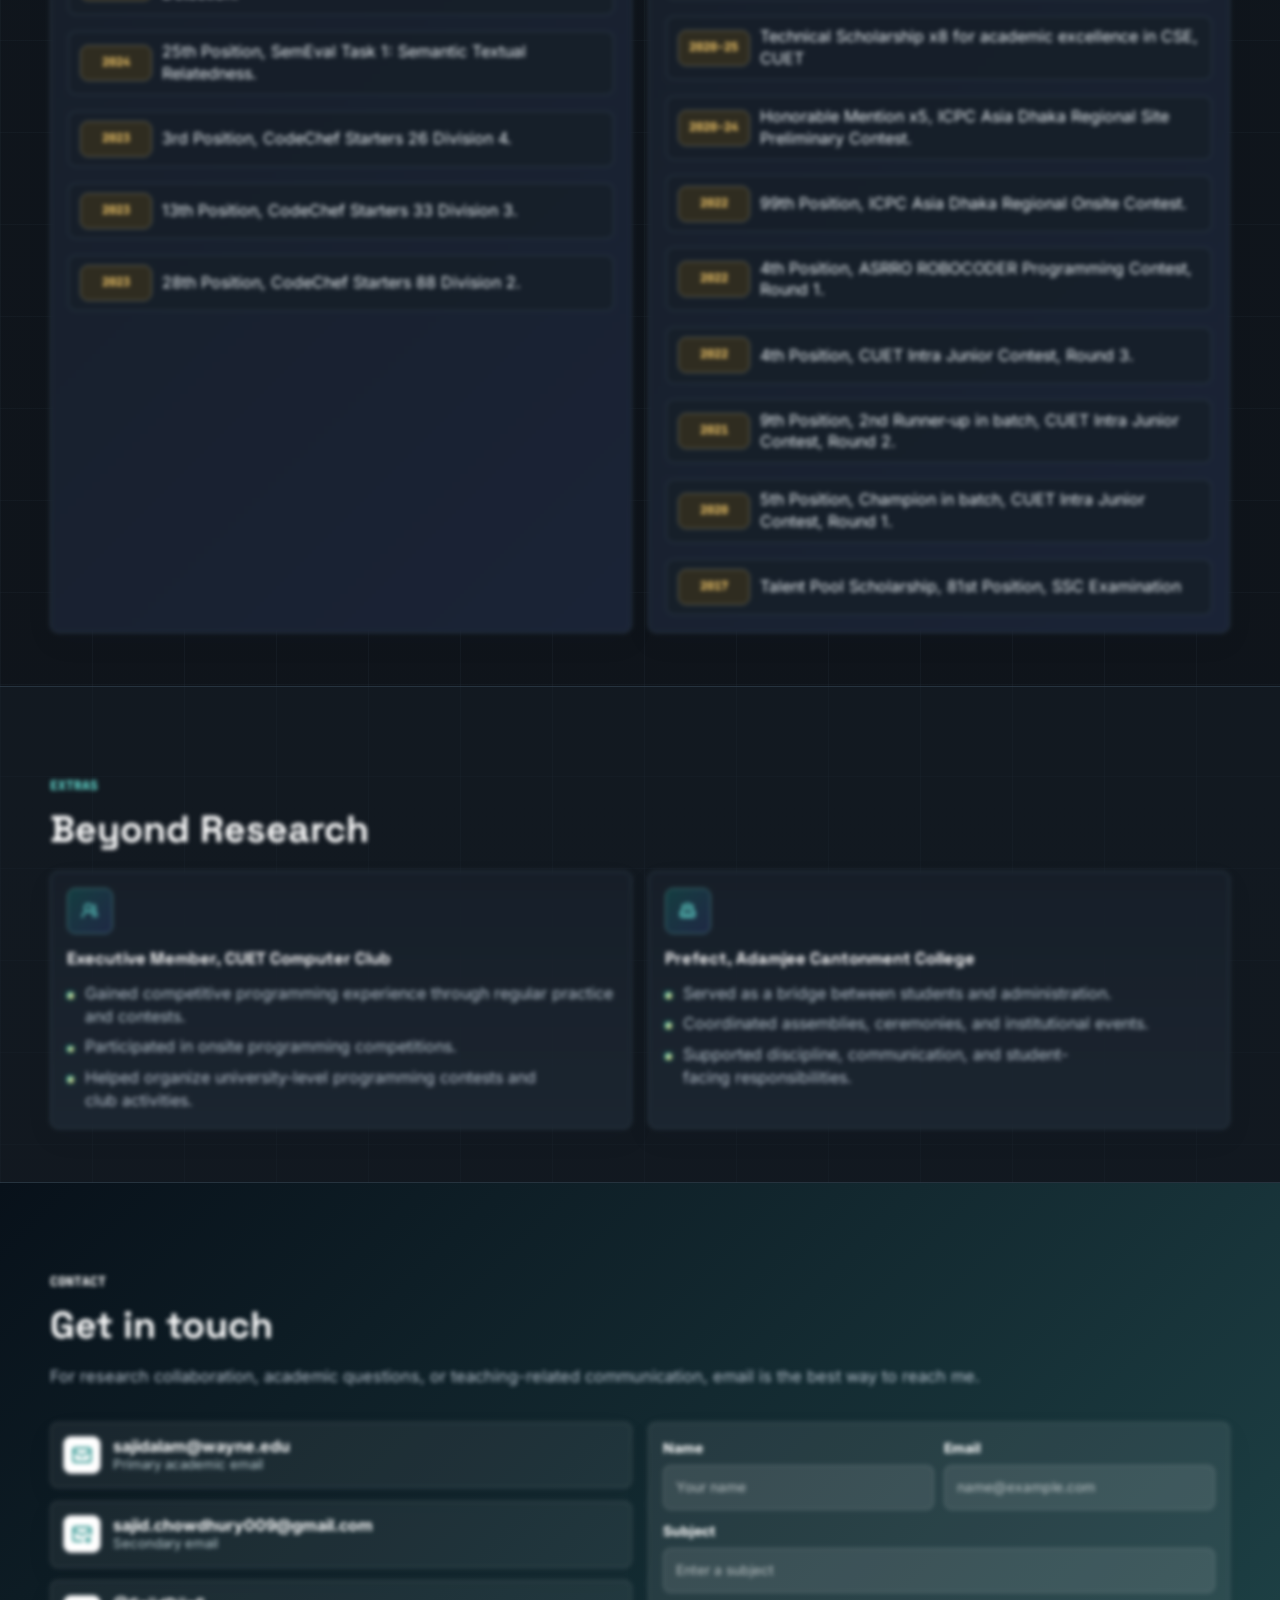
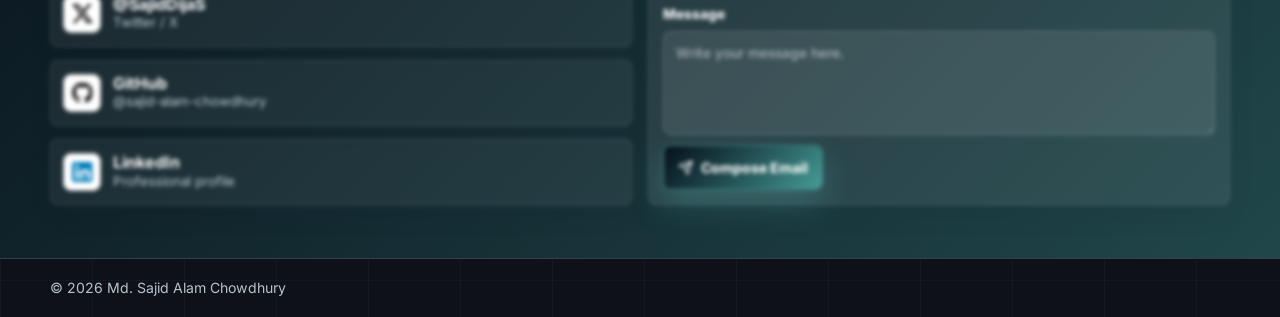
==== commit 88963018: "Polish contact form placeholders" ====
--- a/index.html
+++ b/index.html
@@ -338,8 +338,8 @@
           <a class="contact-line" href="https://www.linkedin.com/in/md-sajid-alam-chowdhury/" target="_blank" rel="noreferrer"><img src="assets/logos/linkedin.svg" alt=""><span><strong>LinkedIn</strong><small>Professional profile</small></span></a>
         </div>
         <form class="contact-form reveal" action="mailto:sajidalam@wayne.edu" method="post" enctype="text/plain" data-contact-form>
-          <div class="field-grid"><label>Name<input name="name" autocomplete="name" placeholder="Your name"></label><label>Email<input name="email" type="email" autocomplete="email" placeholder="your@email.com"></label></div>
-          <label>Subject<input name="subject" placeholder="Message subject"></label>
+          <div class="field-grid"><label>Name<input name="name" autocomplete="name" placeholder="Your name"></label><label>Email<input name="email" type="email" autocomplete="email" placeholder="name@example.com"></label></div>
+          <label>Subject<input name="subject" placeholder="Enter a subject"></label>
           <label>Message<textarea name="message" placeholder="Write your message here."></textarea></label>
           <button class="button primary" type="submit"><i data-lucide="send"></i> Compose Email</button>
         </form>
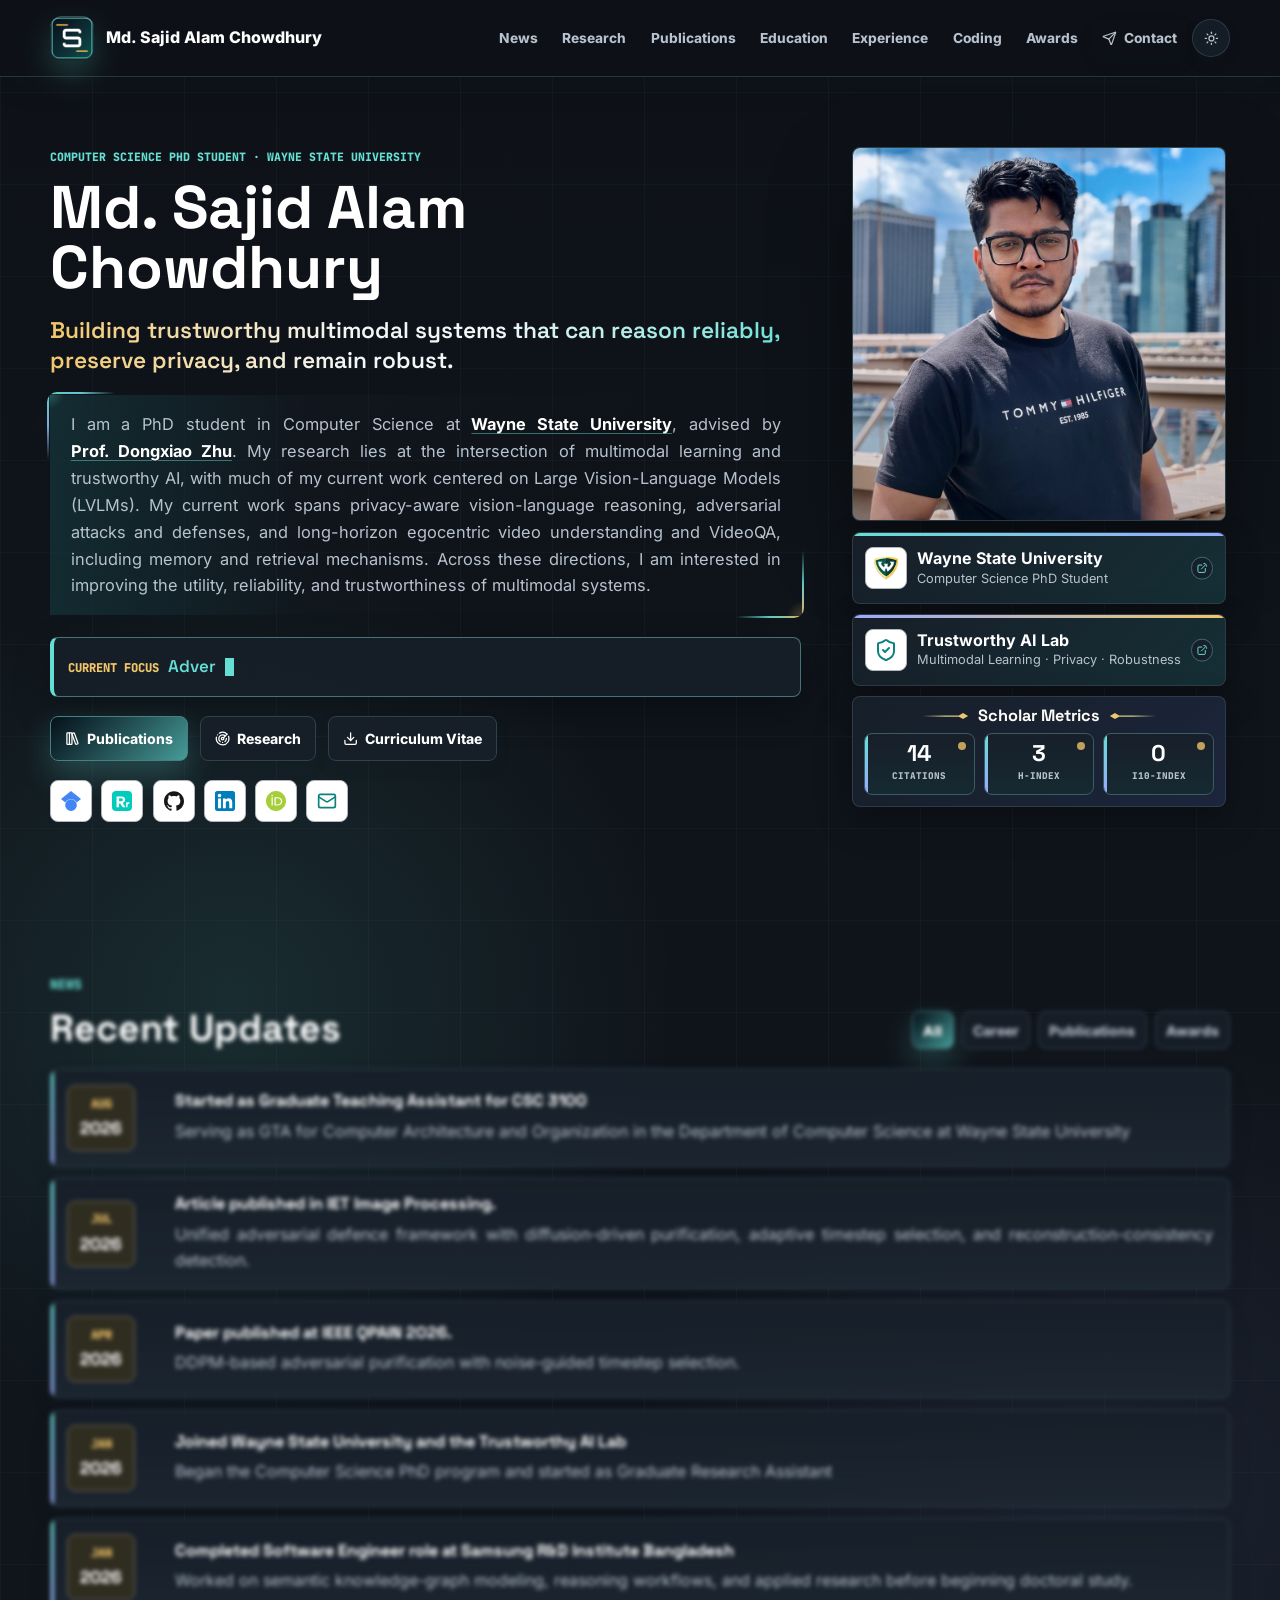
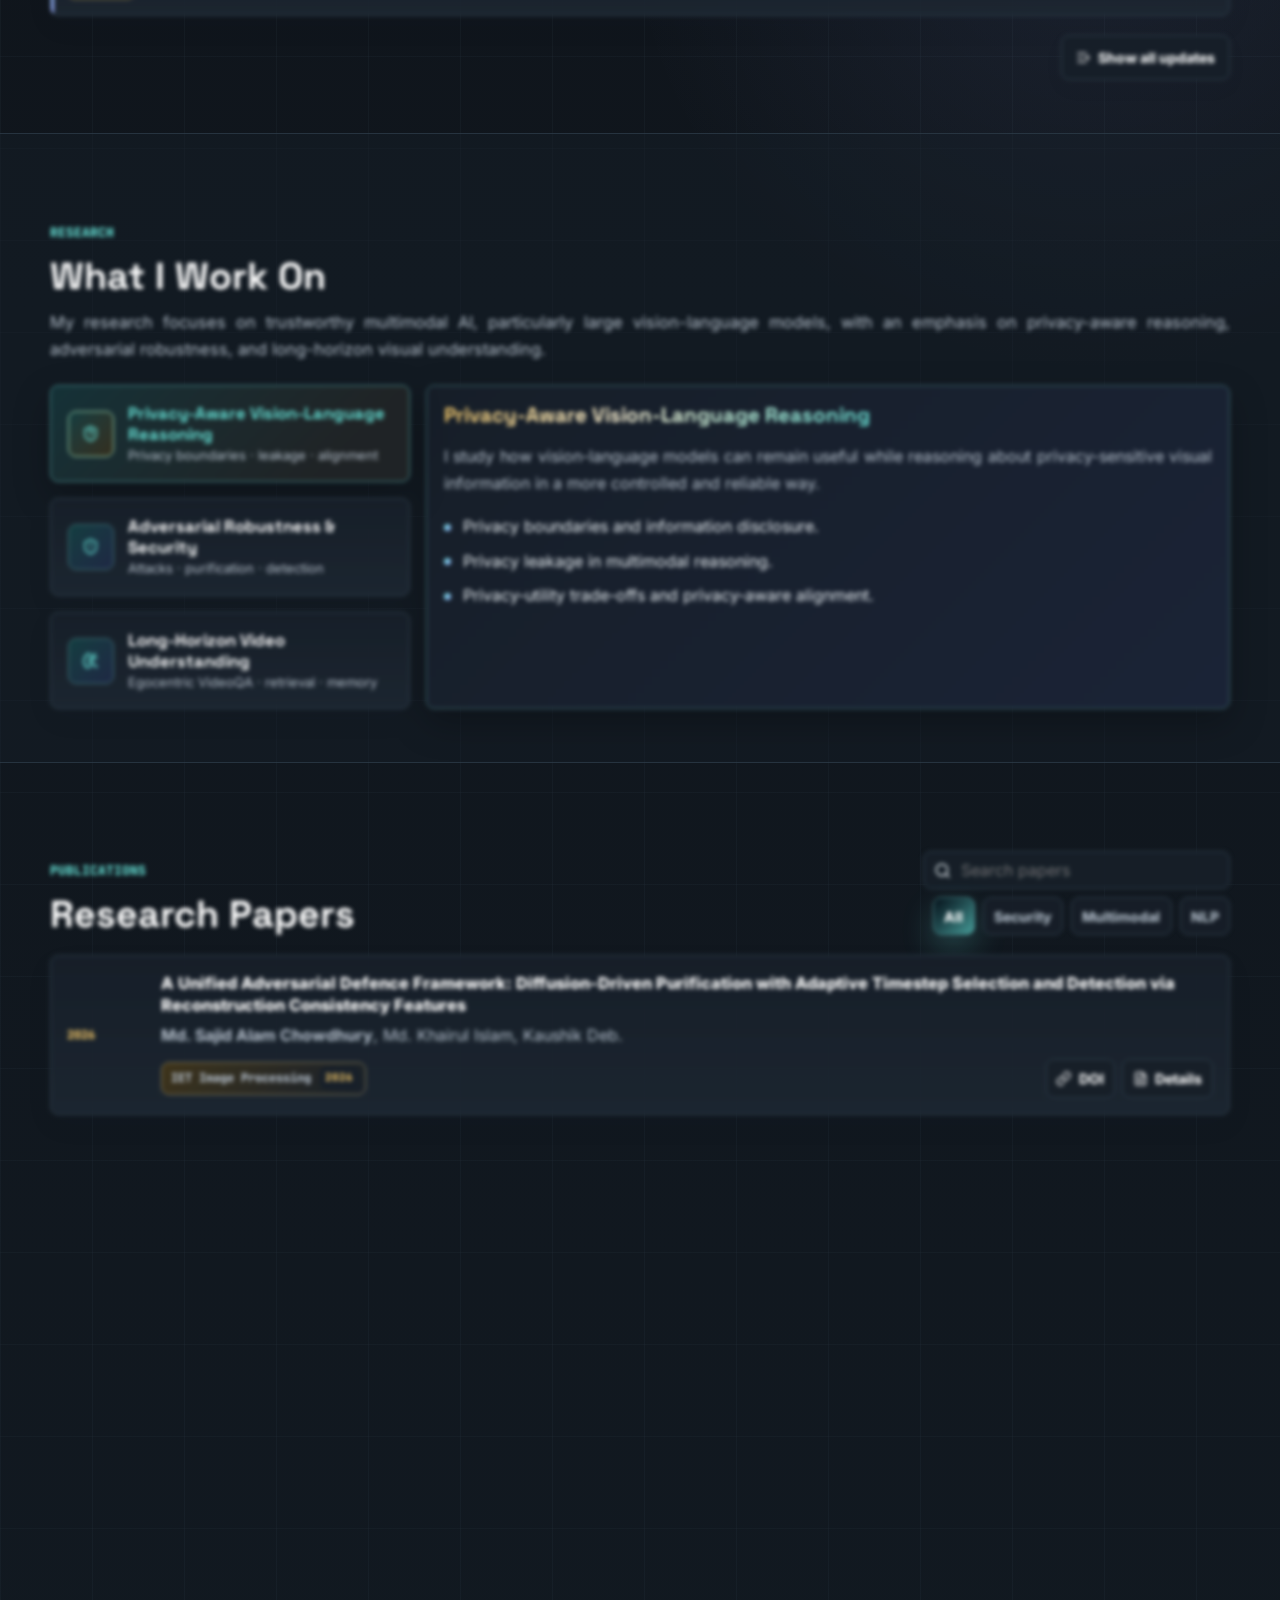
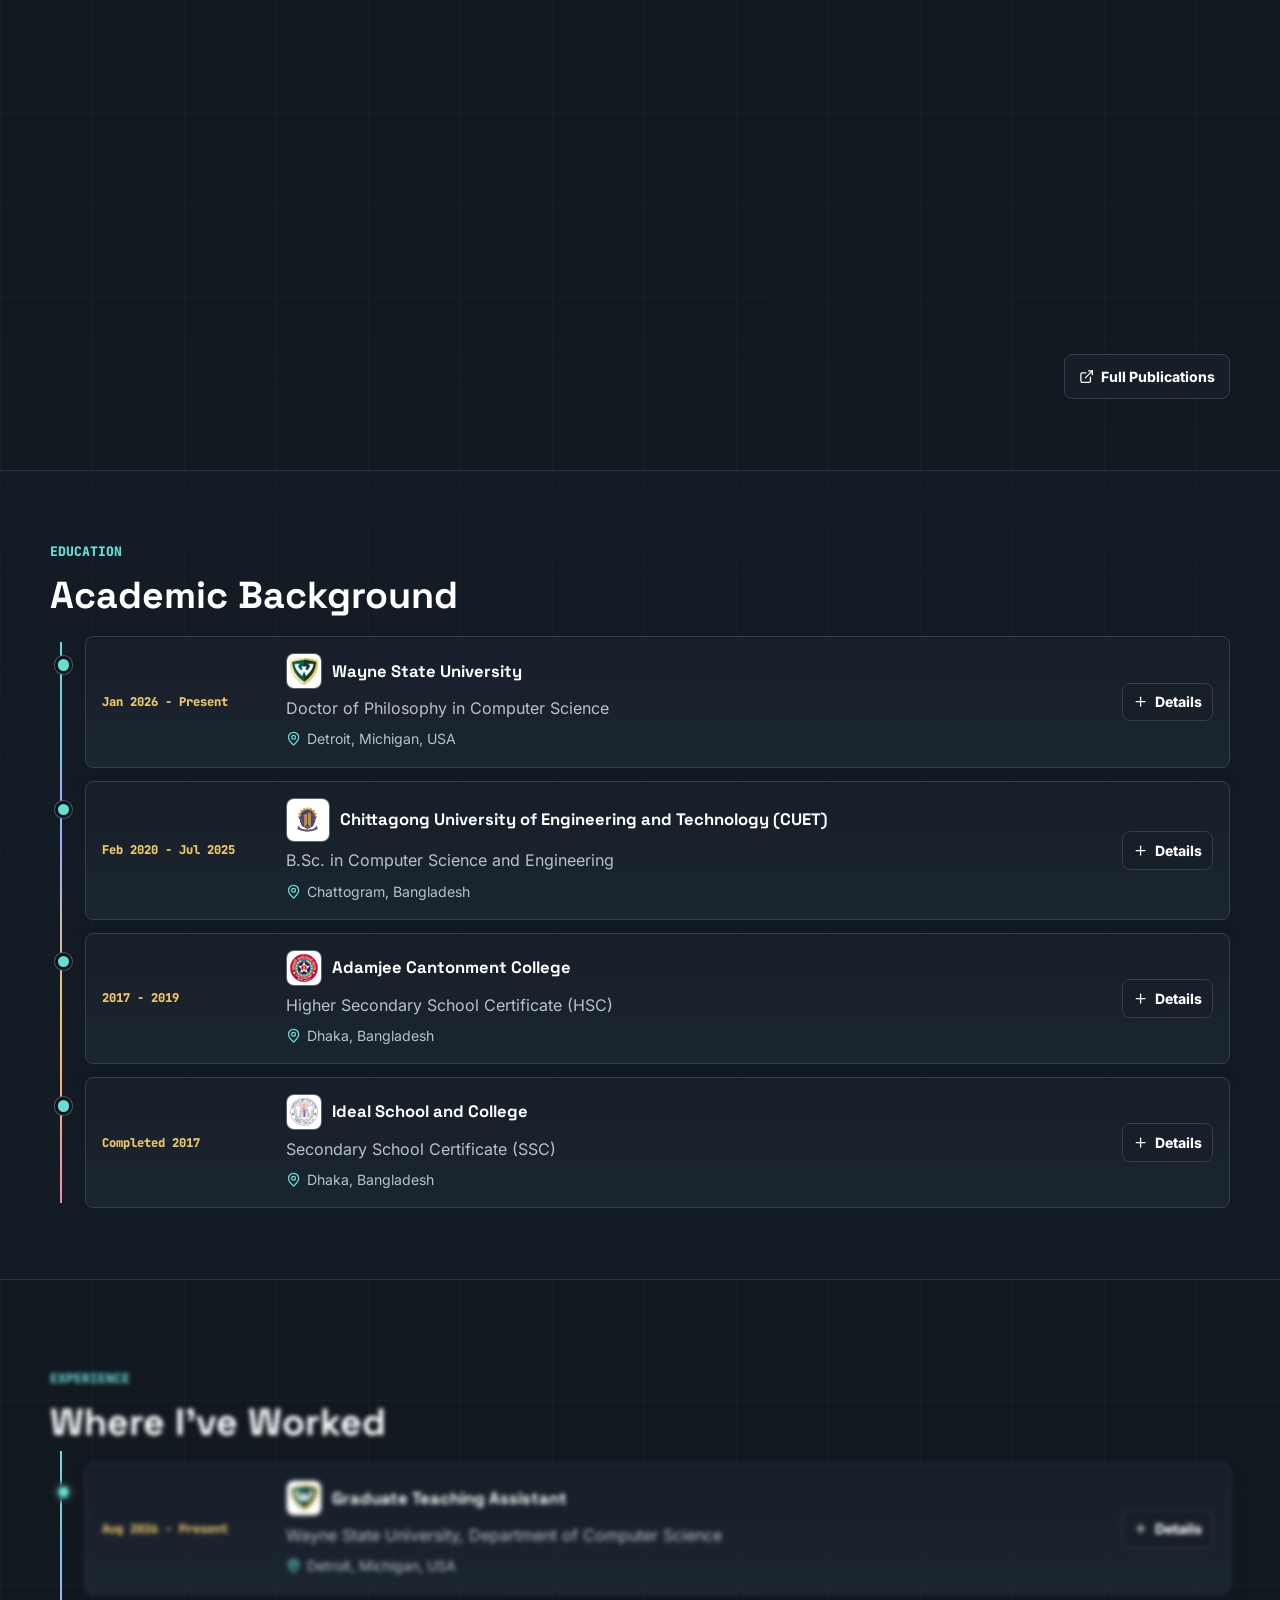
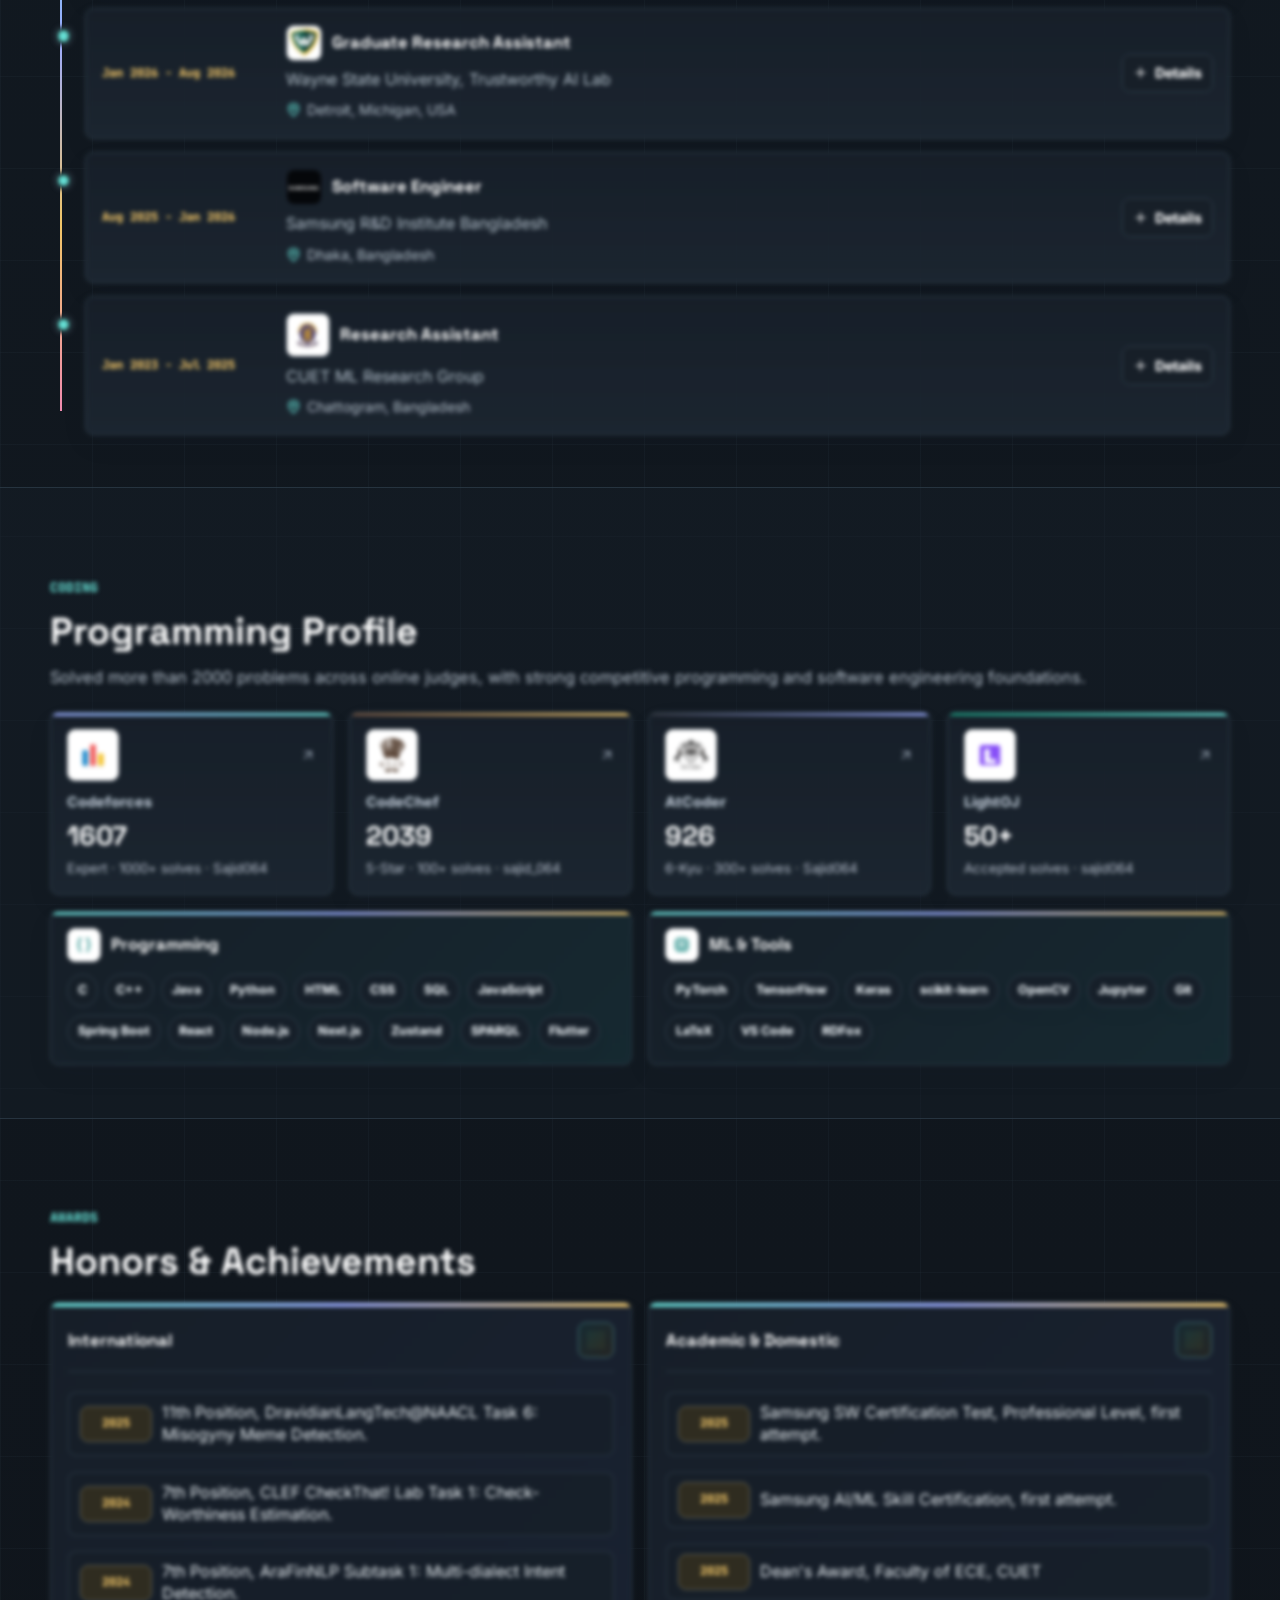
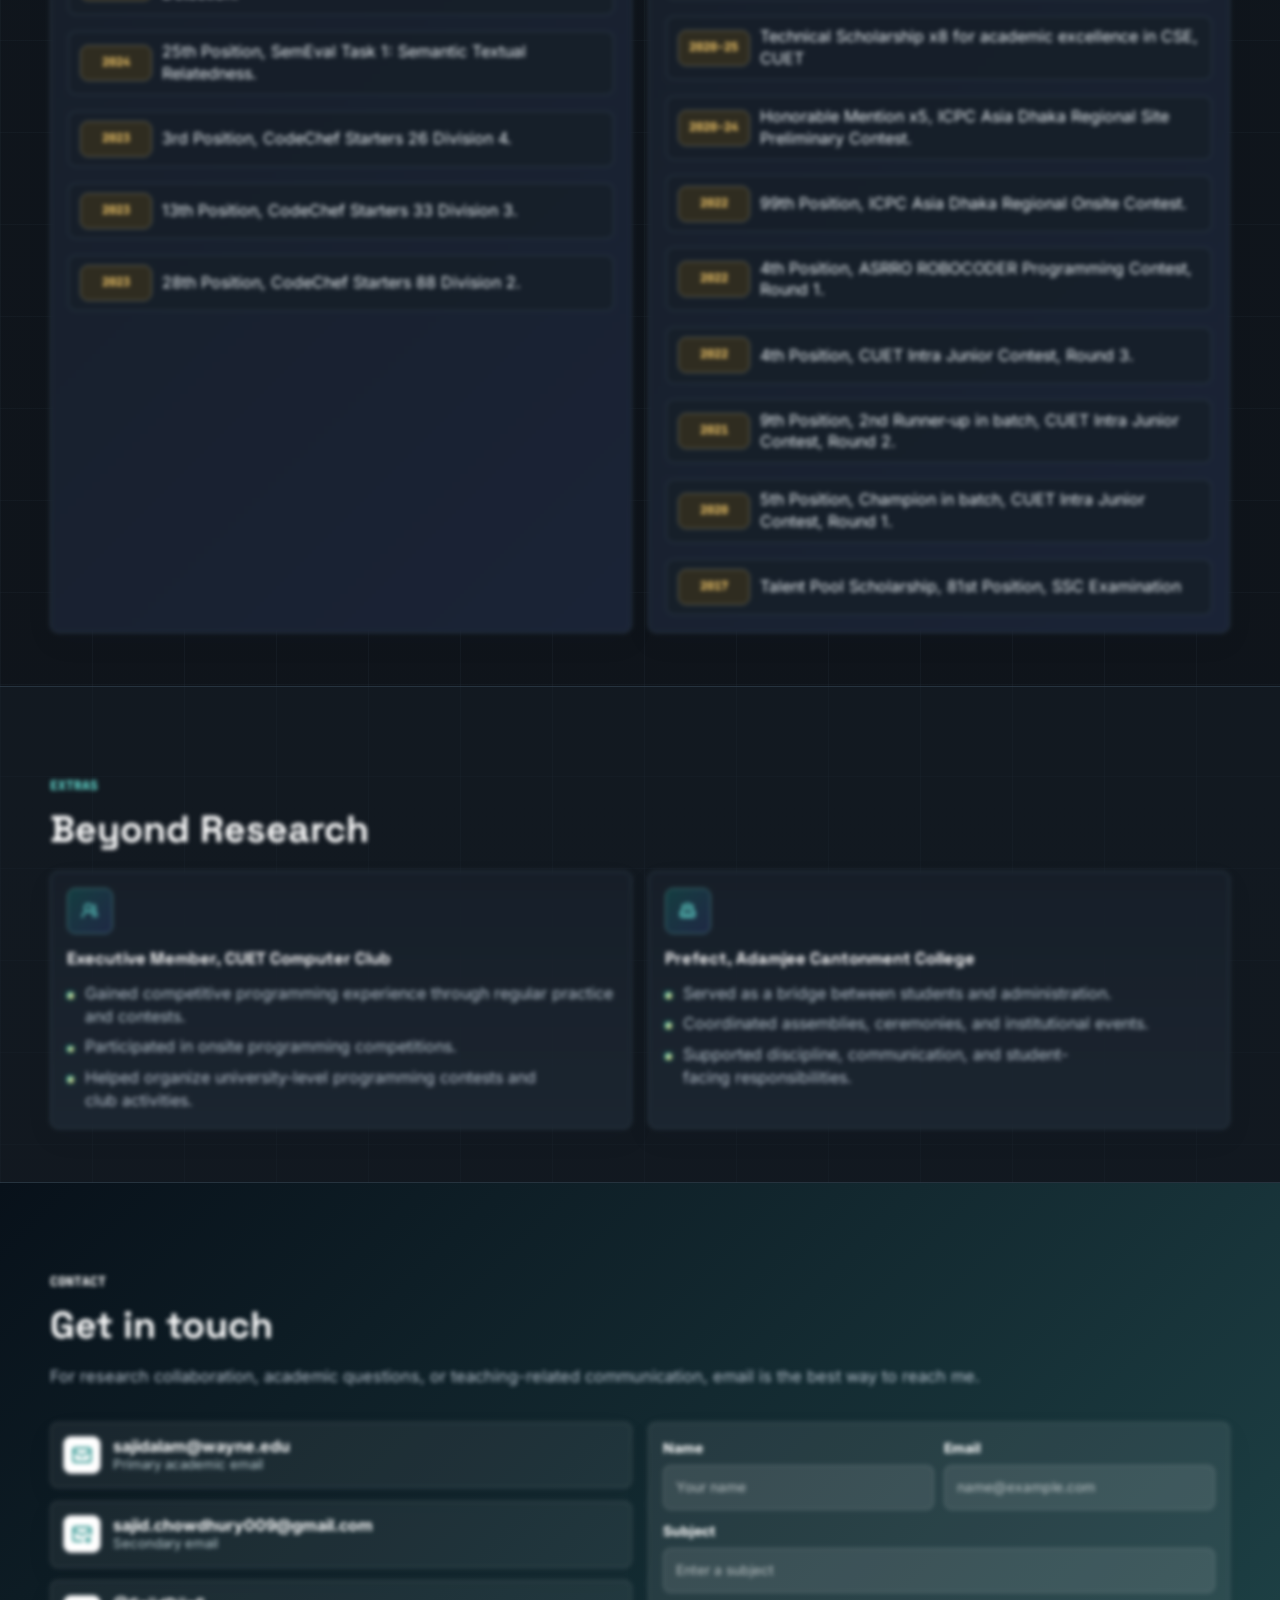
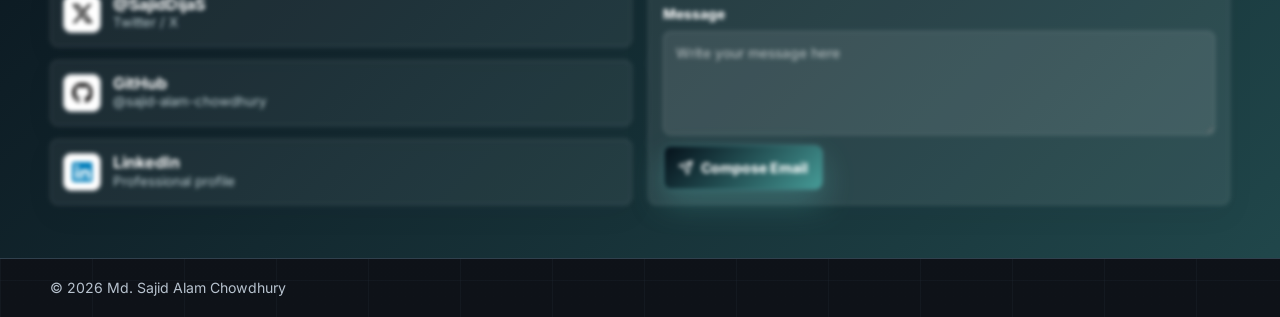
==== commit ba26e1c6: "Refine message placeholder" ====
--- a/index.html
+++ b/index.html
@@ -340,7 +340,7 @@
         <form class="contact-form reveal" action="mailto:sajidalam@wayne.edu" method="post" enctype="text/plain" data-contact-form>
           <div class="field-grid"><label>Name<input name="name" autocomplete="name" placeholder="Your name"></label><label>Email<input name="email" type="email" autocomplete="email" placeholder="name@example.com"></label></div>
           <label>Subject<input name="subject" placeholder="Enter a subject"></label>
-          <label>Message<textarea name="message" placeholder="Write your message here."></textarea></label>
+          <label>Message<textarea name="message" placeholder="Write your message here"></textarea></label>
           <button class="button primary" type="submit"><i data-lucide="send"></i> Compose Email</button>
         </form>
       </div>
